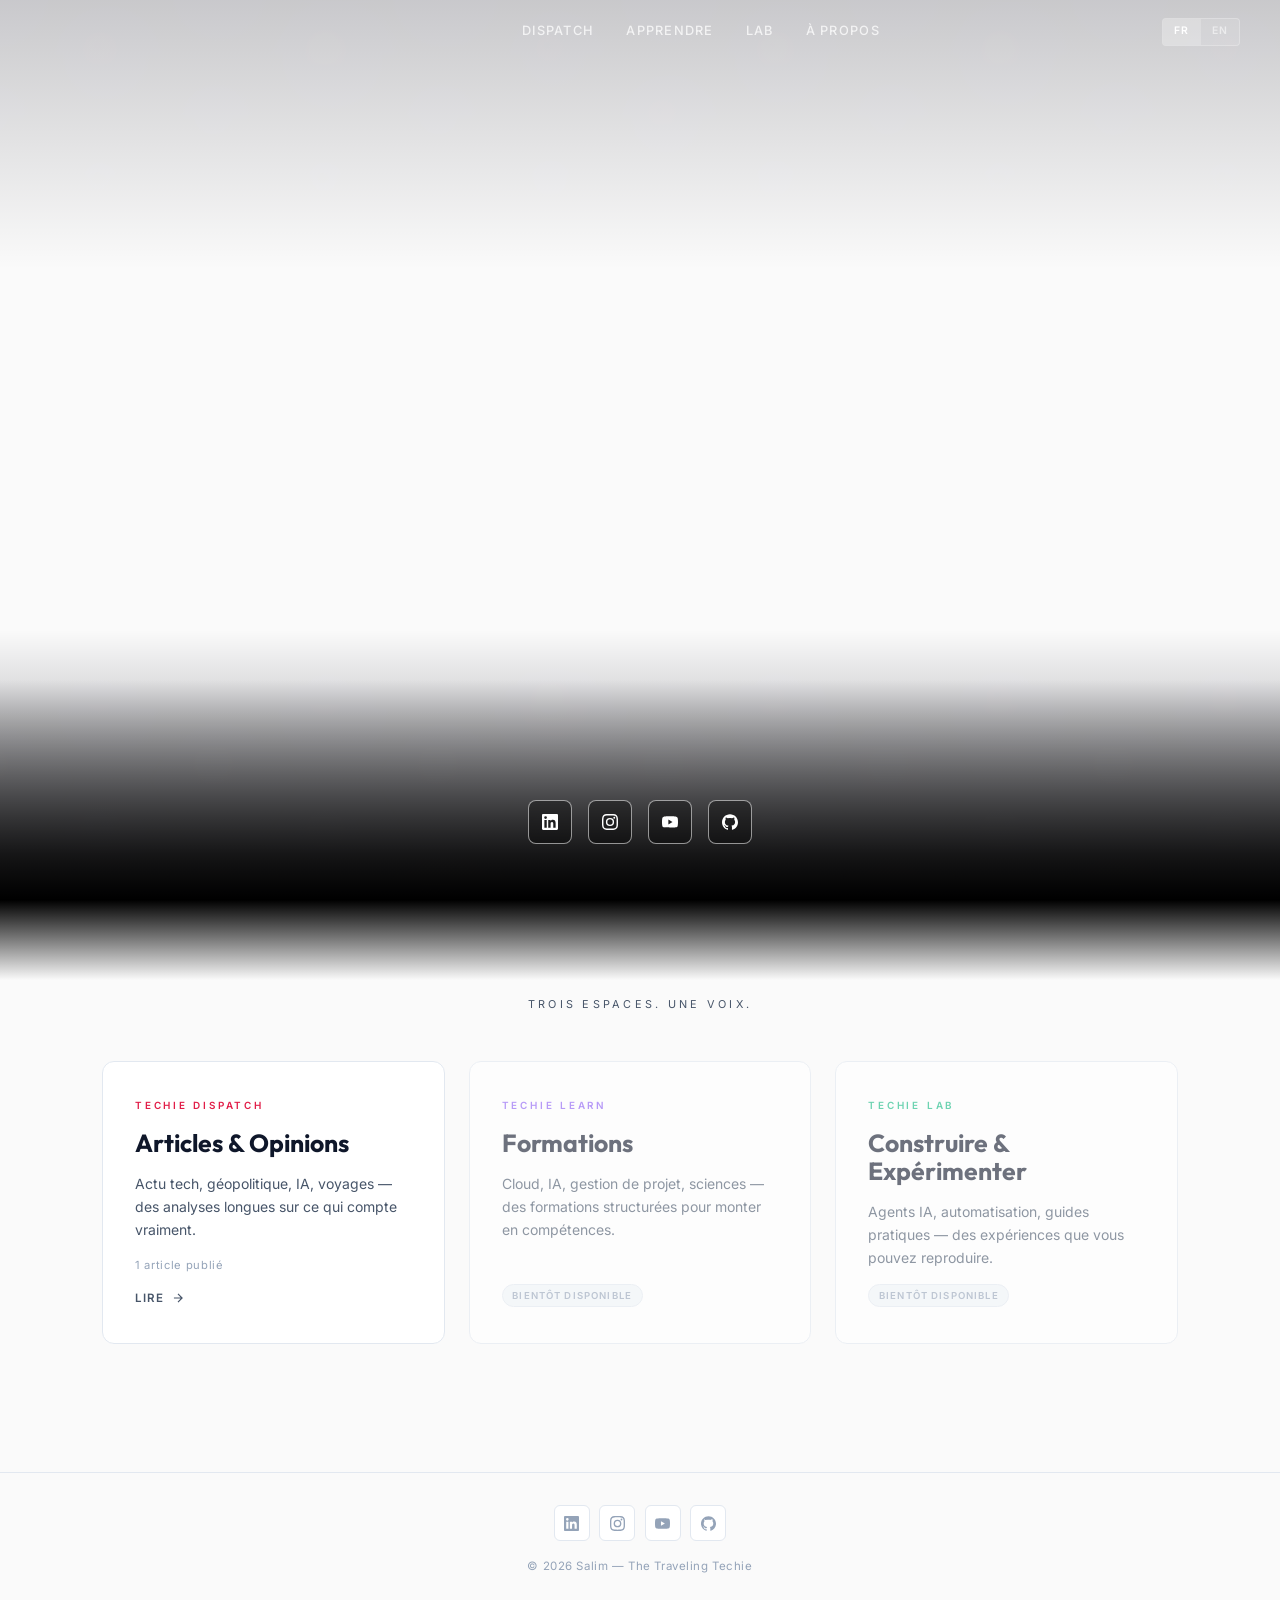
==== index.html @ 38158141 "fix(home): hero image always fully visible + remove scroll indicator - Change background-size from c" ====
<!DOCTYPE html>
<html lang="fr">
<head>
    <meta charset="UTF-8">
    <meta name="viewport" content="width=device-width, initial-scale=1.0">
    <title>The Traveling Techie — par Salim</title>
    <meta name="description" content="Tech, géopolitique, IA, voyages et le futur — dispatches, formations et expériences par Salim (SD).">
    <meta name="author" content="Salim">
    <meta property="og:title" content="The Traveling Techie">
    <meta property="og:description" content="Tech, géopolitique, IA, voyages et le futur — par Salim (SD).">
    <meta property="og:type" content="website">
    <meta property="og:url" content="https://thetravellingtechie.github.io/">
    <meta property="og:image" content="https://thetravellingtechie.github.io/dispatch/trump-anthropic-ai-future/images/trump-anthropic-ai-future-at-stake.jpg">
    <meta property="og:site_name" content="The Traveling Techie">
    <meta name="twitter:card" content="summary_large_image">
    <meta name="twitter:title" content="The Traveling Techie">
    <meta name="twitter:description" content="Tech, géopolitique, IA, voyages et le futur — par Salim (SD).">
    <meta name="twitter:image" content="https://thetravellingtechie.github.io/dispatch/trump-anthropic-ai-future/images/trump-anthropic-ai-future-at-stake.jpg">
    <meta name="twitter:creator" content="@sd_thetravellingtechie">
    <link rel="canonical" href="https://thetravellingtechie.github.io/">
    <meta name="robots" content="index, follow">
    <meta name="theme-color" content="#1e1b4b">
    <link rel="preconnect" href="https://fonts.googleapis.com">
    <link rel="preconnect" href="https://fonts.gstatic.com" crossorigin>
    <link href="https://fonts.googleapis.com/css2?family=Outfit:wght@400;500;600;700;800&family=Inter:wght@400;500;600;700&display=swap" rel="stylesheet">
    <style>
        :root {
            /* Latitude — Galaxy Palette */
            --bg:           #fafafa;
            --bg-card:      #ffffff;
            --bg-hover:     #f1f5f9;
            --text:         #0f172a;
            --text-secondary: #475569;
            --text-muted:   #94a3b8;
            --border:       #e2e8f0;
            --border-light: #f1f5f9;

            /* Galaxy gradient stops */
            --galaxy-deep:  #1e1b4b;
            --galaxy-mid:   #312e81;
            --galaxy-violet:#4f46e5;
            --galaxy-purple:#7c3aed;

            /* Primary accent */
            --accent:       #6366f1;
            --accent-soft:  rgba(99,102,241,0.1);

            /* Jewel accents per section */
            --dispatch:     #e11d48;   /* ruby     */
            --dispatch-soft:rgba(225,29,72,0.08);
            --learn:        #8b5cf6;   /* violet   */
            --learn-soft:   rgba(139,92,246,0.08);
            --lab:          #10b981;   /* emerald  */
            --lab-soft:     rgba(16,185,129,0.08);
        }

        * { margin: 0; padding: 0; box-sizing: border-box; }
        html { scroll-behavior: smooth; }

        body {
            font-family: 'Inter', sans-serif;
            background: var(--bg);
            color: var(--text);
            line-height: 1.6;
            overflow-x: hidden;
        }

        /* ── NAV ── */
        nav {
            position: fixed;
            top: 0; left: 0; right: 0;
            padding: 1.1rem 2.5rem;
            display: flex;
            justify-content: space-between;
            align-items: center;
            z-index: 100;
            transition: all 0.3s ease;
        }

        nav.scrolled {
            background: rgba(250,250,250,0.92);
            border-bottom: 1px solid var(--border);
            backdrop-filter: blur(16px);
            -webkit-backdrop-filter: blur(16px);
        }

        .nav-logo {
            font-family: 'Outfit', sans-serif;
            font-weight: 700;
            font-size: 0.85rem;
            letter-spacing: 0.15em;
            text-transform: uppercase;
            color: #ffffff;
            text-decoration: none;
            transition: color 0.3s;
        }

        nav.scrolled .nav-logo { color: var(--text); }

        /* Hide logo on homepage — image carries the brand */
        .nav-logo { opacity: 0; pointer-events: none; }

        .nav-center {
            display: flex;
            gap: 2rem;
            font-size: 0.8rem;
            letter-spacing: 0.1em;
            text-transform: uppercase;
        }

        .nav-center a {
            color: rgba(255,255,255,0.75);
            text-decoration: none;
            transition: color 0.2s;
            font-family: 'Inter', sans-serif;
            font-weight: 500;
        }

        .nav-center a:hover { color: #ffffff; }

        nav.scrolled .nav-center a { color: var(--text-secondary); }
        nav.scrolled .nav-center a:hover { color: var(--text); }

        /* Language toggle */
        .lang-toggle {
            display: flex;
            align-items: center;
            gap: 0;
            background: rgba(255,255,255,0.12);
            border: 1px solid rgba(255,255,255,0.25);
            border-radius: 4px;
            overflow: hidden;
            cursor: pointer;
            transition: all 0.2s;
        }

        nav.scrolled .lang-toggle {
            background: var(--bg-card);
            border-color: var(--border);
        }

        .lang-toggle span {
            padding: 0.3rem 0.7rem;
            font-size: 0.65rem;
            font-weight: 600;
            letter-spacing: 0.1em;
            text-transform: uppercase;
            color: rgba(255,255,255,0.55);
            transition: all 0.2s;
            font-family: 'Inter', sans-serif;
            user-select: none;
        }

        nav.scrolled .lang-toggle span { color: var(--text-muted); }

        .lang-toggle span.active {
            background: rgba(255,255,255,0.2);
            color: #ffffff;
        }

        nav.scrolled .lang-toggle span.active {
            background: var(--accent);
            color: #ffffff;
        }

        .lang-toggle:hover { opacity: 0.85; }

        /* ── HERO ── */
        .hero {
            min-height: 100vh;
            display: flex;
            flex-direction: column;
            justify-content: flex-end;
            align-items: center;
            text-align: center;
            padding: 0 2rem 3.5rem;
            position: relative;
            background-color: #04030f;
            background:
                linear-gradient(to bottom, rgba(4,3,15,0.20) 0%, transparent 30%, transparent 70%, rgba(4,3,15,0.55) 100%),
                url('images/photo-accueil.png') center center / contain no-repeat;
            color: #ffffff;
        }

        /* Stars overlay — animated via canvas */
        .hero::before {
            content: '';
            position: absolute;
            inset: 0;
            pointer-events: none;
        }

        /* Fade to black at bottom */
        .hero::after {
            content: '';
            position: absolute;
            bottom: 0; left: 0; right: 0;
            height: 220px;
            background: linear-gradient(to bottom, transparent, rgba(0,0,0,0.85) 80%, #000000);
            pointer-events: none;
        }

        .hero-content {
            position: relative;
            z-index: 1;
        }

        /* Dragon scale canvas — subtle shimmer over the hero photo */
        #dragonCanvas {
            position: absolute;
            inset: 0;
            width: 100%; height: 100%;
            pointer-events: none;
            z-index: 0;
            opacity: 0.28;
            mix-blend-mode: screen;
        }

        /* Thin decorative line */
        .hero-line {
            width: 40px;
            height: 1px;
            background: linear-gradient(90deg, rgba(147,197,253,0.85), transparent);
            margin: 0 0 2rem;
        }

        /* ── Entrance animations ── */
        @keyframes revealUp {
            from { opacity: 0; transform: translateY(22px); }
            to   { opacity: 1; transform: translateY(0); }
        }
        @keyframes revealFade {
            from { opacity: 0; }
            to   { opacity: 1; }
        }
        @keyframes cardReveal {
            from { opacity: 0; transform: translateY(18px); }
            to   { opacity: 1; transform: translateY(0); }
        }

        /* Staggered hero content reveals */
        .hero-line             { animation: revealFade 0.6s ease both 0.1s; }
        .hero-content h1       { animation: revealUp 1s cubic-bezier(0.16,1,0.3,1) both 0.25s; }
        .hero-sub              { animation: revealUp 0.9s cubic-bezier(0.16,1,0.3,1) both 0.45s; }
        .hero-author           { animation: revealFade 0.8s ease both 0.65s; }
        .hero-content .socials { animation: revealUp 0.8s cubic-bezier(0.16,1,0.3,1) both 0.8s; }

        h1 {
            font-family: 'Outfit', sans-serif;
            font-size: clamp(3rem, 8vw, 6rem);
            font-weight: 800;
            line-height: 1.0;
            letter-spacing: -0.02em;
            margin-bottom: 1.5rem;
            background: linear-gradient(135deg, #ffffff 40%, #7dd3fc 100%);
            -webkit-background-clip: text;
            -webkit-text-fill-color: transparent;
            background-clip: text;
            filter: drop-shadow(0 2px 24px rgba(30,80,200,0.45));
        }

        .hero-sub {
            font-family: 'Inter', sans-serif;
            font-size: clamp(1rem, 2.2vw, 1.2rem);
            color: rgba(210, 230, 255, 0.95);
            max-width: 480px;
            margin: 0 0 2rem;
            line-height: 1.65;
            font-weight: 400;
            text-shadow: 0 1px 12px rgba(5, 10, 40, 0.7);
        }

        .hero-author {
            font-size: 0.78rem;
            color: rgba(255,255,255,0.45);
            letter-spacing: 0.06em;
            margin-bottom: 2.5rem;
        }

        .hero-author strong { color: rgba(255,255,255,0.75); }

        /* Social icons in hero */
        .socials {
            display: flex;
            gap: 1rem;
            justify-content: center;
            flex-wrap: wrap;
        }

        .social-link {
            display: flex;
            align-items: center;
            justify-content: center;
            width: 44px; height: 44px;
            border: 1px solid rgba(255,255,255,0.55);
            border-radius: 8px;
            color: #ffffff;
            text-decoration: none;
            transition: all 0.2s;
            background: rgba(0,0,0,0.35);
            backdrop-filter: blur(6px);
        }

        .social-link:hover {
            border-color: #ffffff;
            background: rgba(255,255,255,0.18);
            transform: translateY(-3px);
            box-shadow: 0 4px 20px rgba(0,0,0,0.4);
        }

        .social-link svg {
            width: 16px; height: 16px;
            fill: currentColor;
        }

        /* ── SECTIONS ── */
        .sections-wrap {
            background: linear-gradient(to bottom, #000000 0, var(--bg) 5rem);
        }
        .sections {
            padding: 6rem 2rem 8rem;
            max-width: 1140px;
            margin: 0 auto;
        }

        .sections-label {
            font-size: 0.68rem;
            letter-spacing: 0.3em;
            text-transform: uppercase;
            color: var(--text-secondary);
            text-align: center;
            margin-bottom: 3rem;
            font-family: 'Inter', sans-serif;
        }

        .cards {
            display: grid;
            grid-template-columns: repeat(3, 1fr);
            gap: 1.5rem;
        }

        .card {
            background: var(--bg-card);
            border: 1px solid var(--border);
            border-radius: 12px;
            padding: 2.25rem 2rem;
            text-decoration: none;
            color: var(--text);
            display: flex;
            flex-direction: column;
            gap: 0.9rem;
            transition: all 0.25s ease;
            position: relative;
            overflow: hidden;
        }

        .card::before {
            content: '';
            position: absolute;
            top: 0; left: 0; right: 0;
            height: 3px;
            border-radius: 12px 12px 0 0;
            opacity: 0;
            transition: opacity 0.3s;
        }

        .card:hover {
            transform: translateY(-4px);
            box-shadow: 0 16px 40px rgba(15,23,42,0.1);
            border-color: transparent;
        }

        .card:hover::before { opacity: 1; }

        /* Per-section accent colors */
        .card-dispatch .card-tag { color: var(--dispatch); }
        .card-dispatch::before  { background: var(--dispatch); }
        .card-dispatch:hover    { box-shadow: 0 16px 40px rgba(225,29,72,0.12); }

        .card-learn .card-tag   { color: var(--learn); }
        .card-learn::before     { background: linear-gradient(90deg, var(--learn), #f0c040); }
        .card-learn:hover       { box-shadow: 0 16px 40px rgba(139,92,246,0.12); }

        .card-lab .card-tag     { color: var(--lab); }
        .card-lab::before       { background: var(--lab); }
        .card-lab:hover         { box-shadow: 0 16px 40px rgba(16,185,129,0.12); }

        .card-tag {
            font-size: 0.62rem;
            letter-spacing: 0.28em;
            text-transform: uppercase;
            font-weight: 600;
            font-family: 'Inter', sans-serif;
        }

        .card-title {
            font-family: 'Outfit', sans-serif;
            font-size: 1.55rem;
            font-weight: 700;
            line-height: 1.15;
            color: var(--text);
        }

        .card-desc {
            font-size: 0.875rem;
            color: var(--text-secondary);
            line-height: 1.65;
            flex: 1;
        }

        .card-meta {
            font-size: 0.7rem;
            color: var(--text-muted);
            letter-spacing: 0.06em;
        }

        .card-cta {
            display: inline-flex;
            align-items: center;
            gap: 0.4rem;
            font-size: 0.72rem;
            font-weight: 600;
            letter-spacing: 0.1em;
            text-transform: uppercase;
            color: var(--text-secondary);
            transition: all 0.2s;
            font-family: 'Inter', sans-serif;
        }

        .card-dispatch:hover .card-cta { color: var(--dispatch); }
        .card-learn:hover .card-cta    { color: var(--learn); }
        .card-lab:hover .card-cta      { color: var(--lab); }

        .card-cta svg {
            width: 14px; height: 14px;
            stroke: currentColor; fill: none; stroke-width: 2;
            transition: transform 0.2s;
        }

        .card:hover .card-cta svg { transform: translateX(4px); }

        .card.coming-soon {
            opacity: 0.6;
            cursor: default;
            pointer-events: none;
        }

        .badge {
            display: inline-block;
            font-size: 0.6rem;
            font-weight: 600;
            letter-spacing: 0.12em;
            text-transform: uppercase;
            padding: 0.2rem 0.6rem;
            border-radius: 20px;
            background: var(--bg-hover);
            color: var(--text-muted);
            border: 1px solid var(--border);
            width: fit-content;
        }

        /* ── FOOTER ── */
        footer {
            border-top: 1px solid var(--border);
            padding: 2rem 2rem;
            text-align: center;
            display: flex;
            flex-direction: column;
            align-items: center;
            gap: 1rem;
        }

        .footer-icons {
            display: flex;
            gap: 0.6rem;
            justify-content: center;
        }

        .footer-icon {
            display: flex;
            align-items: center;
            justify-content: center;
            width: 36px; height: 36px;
            border: 1px solid var(--border);
            border-radius: 6px;
            color: var(--text-muted);
            text-decoration: none;
            transition: all 0.2s;
            background: var(--bg-card);
        }

        .footer-icon:hover {
            border-color: var(--accent);
            color: var(--accent);
            transform: translateY(-2px);
        }

        .footer-icon svg {
            width: 15px; height: 15px;
            fill: currentColor;
        }

        .footer-copy {
            font-size: 0.72rem;
            color: var(--text-muted);
            letter-spacing: 0.05em;
        }

        .footer-copy a {
            color: var(--text-muted);
            text-decoration: none;
            transition: color 0.2s;
        }

        .footer-copy a:hover { color: var(--accent); }

        /* ── RESPONSIVE ── */
        @media (max-width: 768px) {
            .cards { grid-template-columns: 1fr; gap: 1rem; }
            .nav-center { display: none; }
            nav { padding: 1rem 1.25rem; }
            .hero { padding-bottom: 2.5rem; }
        }
    </style>
</head>
<body>

    <nav id="navbar">
        <a href="/" class="nav-logo">The Traveling Techie</a>
        <div class="nav-center">
            <a href="/dispatch/" data-fr="Dispatch" data-en="Dispatch">Dispatch</a>
            <a href="/learn/"    data-fr="Apprendre" data-en="Learn">Apprendre</a>
            <a href="/lab/"      data-fr="Lab" data-en="Lab">Lab</a>
            <a href="/about/"    data-fr="À propos" data-en="About">À propos</a>
        </div>
        <div class="lang-toggle" id="langToggle" role="button" aria-label="Toggle language" tabindex="0">
            <span id="langFR" class="active">FR</span>
            <span id="langEN">EN</span>
        </div>
    </nav>

    <section class="hero">
        <canvas id="dragonCanvas" aria-hidden="true"></canvas>
        <div class="hero-content">
            <div class="socials">
                <a href="https://www.linkedin.com/in/salim-damien-le-bihan-cloud-enabler/" target="_blank" rel="noopener noreferrer" class="social-link" aria-label="LinkedIn">
                    <svg viewBox="0 0 24 24"><path d="M20.447 20.452h-3.554v-5.569c0-1.328-.027-3.037-1.852-3.037-1.853 0-2.136 1.445-2.136 2.939v5.667H9.351V9h3.414v1.561h.046c.477-.9 1.637-1.85 3.37-1.85 3.601 0 4.267 2.37 4.267 5.455v6.286zM5.337 7.433a2.062 2.062 0 01-2.063-2.065 2.064 2.064 0 112.063 2.065zm1.782 13.019H3.555V9h3.564v11.452zM22.225 0H1.771C.792 0 0 .774 0 1.729v20.542C0 23.227.792 24 1.771 24h20.451C23.2 24 24 23.227 24 22.271V1.729C24 .774 23.2 0 22.222 0h.003z"/></svg>
                </a>
                <a href="https://www.instagram.com/sd_thetravellingtechie/" target="_blank" rel="noopener noreferrer" class="social-link" aria-label="Instagram">
                    <svg viewBox="0 0 24 24"><path d="M12 2.163c3.204 0 3.584.012 4.85.07 3.252.148 4.771 1.691 4.919 4.919.058 1.265.069 1.645.069 4.849 0 3.205-.012 3.584-.069 4.849-.149 3.225-1.664 4.771-4.919 4.919-1.266.058-1.644.07-4.85.07-3.204 0-3.584-.012-4.849-.07-3.26-.149-4.771-1.699-4.919-4.92-.058-1.265-.07-1.644-.07-4.849 0-3.204.013-3.583.07-4.849.149-3.227 1.664-4.771 4.919-4.919 1.266-.057 1.645-.069 4.849-.069zM12 0C8.741 0 8.333.014 7.053.072 2.695.272.273 2.69.073 7.052.014 8.333 0 8.741 0 12c0 3.259.014 3.668.072 4.948.2 4.358 2.618 6.78 6.98 6.98C8.333 23.986 8.741 24 12 24c3.259 0 3.668-.014 4.948-.072 4.354-.2 6.782-2.618 6.979-6.98.059-1.28.073-1.689.073-4.948 0-3.259-.014-3.667-.072-4.947-.196-4.354-2.617-6.78-6.979-6.98C15.668.014 15.259 0 12 0zm0 5.838a6.162 6.162 0 100 12.324 6.162 6.162 0 000-12.324zM12 16a4 4 0 110-8 4 4 0 010 8zm6.406-11.845a1.44 1.44 0 100 2.881 1.44 1.44 0 000-2.881z"/></svg>
                </a>
                <a href="https://www.youtube.com/@lvlupwithsd" target="_blank" rel="noopener noreferrer" class="social-link" aria-label="YouTube">
                    <svg viewBox="0 0 24 24"><path d="M23.498 6.186a3.016 3.016 0 00-2.122-2.136C19.505 3.545 12 3.545 12 3.545s-7.505 0-9.377.505A3.017 3.017 0 00.502 6.186C0 8.07 0 12 0 12s0 3.93.502 5.814a3.016 3.016 0 002.122 2.136c1.871.505 9.376.505 9.376.505s7.505 0 9.377-.505a3.015 3.015 0 002.122-2.136C24 15.93 24 12 24 12s0-3.93-.502-5.814zM9.545 15.568V8.432L15.818 12l-6.273 3.568z"/></svg>
                </a>
                <a href="https://github.com/thetravellingtechie" target="_blank" rel="noopener noreferrer" class="social-link" aria-label="GitHub">
                    <svg viewBox="0 0 24 24"><path d="M12 .297c-6.63 0-12 5.373-12 12 0 5.303 3.438 9.8 8.205 11.385.6.113.82-.258.82-.577 0-.285-.01-1.04-.015-2.04-3.338.724-4.042-1.61-4.042-1.61C4.422 18.07 3.633 17.7 3.633 17.7c-1.087-.744.084-.729.084-.729 1.205.084 1.838 1.236 1.838 1.236 1.07 1.835 2.809 1.305 3.495.998.108-.776.417-1.305.76-1.605-2.665-.3-5.466-1.332-5.466-5.93 0-1.31.465-2.38 1.235-3.22-.135-.303-.54-1.523.105-3.176 0 0 1.005-.322 3.3 1.23.96-.267 1.98-.399 3-.405 1.02.006 2.04.138 3 .405 2.28-1.552 3.285-1.23 3.285-1.23.645 1.653.24 2.873.12 3.176.765.84 1.23 1.91 1.23 3.22 0 4.61-2.805 5.625-5.475 5.92.42.36.81 1.096.81 2.22 0 1.606-.015 2.896-.015 3.286 0 .315.21.69.825.57C20.565 22.092 24 17.592 24 12.297c0-6.627-5.373-12-12-12"/></svg>
                </a>
            </div>
        </div>
    </section>

    <div class="sections-wrap">
    <section class="sections">
        <p class="sections-label" data-fr="Trois espaces. Une voix." data-en="Three spaces. One voice.">Trois espaces. Une voix.</p>
        <div class="cards">

            <a href="/dispatch/" class="card card-dispatch">
                <span class="card-tag">Techie Dispatch</span>
                <h2 class="card-title" data-fr="Articles &amp; Opinions" data-en="Articles &amp; Opinions">Articles &amp; Opinions</h2>
                <p class="card-desc" data-fr="Actu tech, géopolitique, IA, voyages — des analyses longues sur ce qui compte vraiment." data-en="Tech news, geopolitics, AI, travels — long-form takes on what matters.">
                    Actu tech, géopolitique, IA, voyages — des analyses longues sur ce qui compte vraiment.
                </p>
                <p class="card-meta" data-fr="1 article publié" data-en="1 article published">1 article publié</p>
                <span class="card-cta">
                    <span data-fr="Lire" data-en="Read">Lire</span>
                    <svg viewBox="0 0 24 24"><path d="M5 12h14M12 5l7 7-7 7"/></svg>
                </span>
            </a>

            <div class="card card-learn coming-soon">
                <span class="card-tag">Techie Learn</span>
                <h2 class="card-title" data-fr="Formations" data-en="Courses">Formations</h2>
                <p class="card-desc" data-fr="Cloud, IA, gestion de projet, sciences — des formations structurées pour monter en compétences." data-en="Cloud, AI, project management, sciences — structured courses to level up your skills.">
                    Cloud, IA, gestion de projet, sciences — des formations structurées pour monter en compétences.
                </p>
                <span class="badge" data-fr="Bientôt disponible" data-en="Coming soon">Bientôt disponible</span>
            </div>

            <div class="card card-lab coming-soon">
                <span class="card-tag">Techie Lab</span>
                <h2 class="card-title" data-fr="Construire &amp; Expérimenter" data-en="Build &amp; Experiment">Construire &amp; Expérimenter</h2>
                <p class="card-desc" data-fr="Agents IA, automatisation, guides pratiques — des expériences que vous pouvez reproduire." data-en="AI agents, automation, how-to guides — practical experiments you can replicate.">
                    Agents IA, automatisation, guides pratiques — des expériences que vous pouvez reproduire.
                </p>
                <span class="badge" data-fr="Bientôt disponible" data-en="Coming soon">Bientôt disponible</span>
            </div>

        </div>
    </section>
    </div>

    <footer>
        <div class="footer-icons">
            <a href="https://www.linkedin.com/in/salim-damien-le-bihan-cloud-enabler/" target="_blank" rel="noopener noreferrer" class="footer-icon" aria-label="LinkedIn">
                <svg viewBox="0 0 24 24"><path d="M20.447 20.452h-3.554v-5.569c0-1.328-.027-3.037-1.852-3.037-1.853 0-2.136 1.445-2.136 2.939v5.667H9.351V9h3.414v1.561h.046c.477-.9 1.637-1.85 3.37-1.85 3.601 0 4.267 2.37 4.267 5.455v6.286zM5.337 7.433a2.062 2.062 0 01-2.063-2.065 2.064 2.064 0 112.063 2.065zm1.782 13.019H3.555V9h3.564v11.452zM22.225 0H1.771C.792 0 0 .774 0 1.729v20.542C0 23.227.792 24 1.771 24h20.451C23.2 24 24 23.227 24 22.271V1.729C24 .774 23.2 0 22.222 0h.003z"/></svg>
            </a>
            <a href="https://www.instagram.com/sd_thetravellingtechie/" target="_blank" rel="noopener noreferrer" class="footer-icon" aria-label="Instagram">
                <svg viewBox="0 0 24 24"><path d="M12 2.163c3.204 0 3.584.012 4.85.07 3.252.148 4.771 1.691 4.919 4.919.058 1.265.069 1.645.069 4.849 0 3.205-.012 3.584-.069 4.849-.149 3.225-1.664 4.771-4.919 4.919-1.266.058-1.644.07-4.85.07-3.204 0-3.584-.012-4.849-.07-3.26-.149-4.771-1.699-4.919-4.92-.058-1.265-.07-1.644-.07-4.849 0-3.204.013-3.583.07-4.849.149-3.227 1.664-4.771 4.919-4.919 1.266-.057 1.645-.069 4.849-.069zM12 0C8.741 0 8.333.014 7.053.072 2.695.272.273 2.69.073 7.052.014 8.333 0 8.741 0 12c0 3.259.014 3.668.072 4.948.2 4.358 2.618 6.78 6.98 6.98C8.333 23.986 8.741 24 12 24c3.259 0 3.668-.014 4.948-.072 4.354-.2 6.782-2.618 6.979-6.98.059-1.28.073-1.689.073-4.948 0-3.259-.014-3.667-.072-4.947-.196-4.354-2.617-6.78-6.979-6.98C15.668.014 15.259 0 12 0zm0 5.838a6.162 6.162 0 100 12.324 6.162 6.162 0 000-12.324zM12 16a4 4 0 110-8 4 4 0 010 8zm6.406-11.845a1.44 1.44 0 100 2.881 1.44 1.44 0 000-2.881z"/></svg>
            </a>
            <a href="https://www.youtube.com/@lvlupwithsd" target="_blank" rel="noopener noreferrer" class="footer-icon" aria-label="YouTube">
                <svg viewBox="0 0 24 24"><path d="M23.498 6.186a3.016 3.016 0 00-2.122-2.136C19.505 3.545 12 3.545 12 3.545s-7.505 0-9.377.505A3.017 3.017 0 00.502 6.186C0 8.07 0 12 0 12s0 3.93.502 5.814a3.016 3.016 0 002.122 2.136c1.871.505 9.376.505 9.376.505s7.505 0 9.377-.505a3.015 3.015 0 002.122-2.136C24 15.93 24 12 24 12s0-3.93-.502-5.814zM9.545 15.568V8.432L15.818 12l-6.273 3.568z"/></svg>
            </a>
            <a href="https://github.com/thetravellingtechie" target="_blank" rel="noopener noreferrer" class="footer-icon" aria-label="GitHub">
                <svg viewBox="0 0 24 24"><path d="M12 .297c-6.63 0-12 5.373-12 12 0 5.303 3.438 9.8 8.205 11.385.6.113.82-.258.82-.577 0-.285-.01-1.04-.015-2.04-3.338.724-4.042-1.61-4.042-1.61C4.422 18.07 3.633 17.7 3.633 17.7c-1.087-.744.084-.729.084-.729 1.205.084 1.838 1.236 1.838 1.236 1.07 1.835 2.809 1.305 3.495.998.108-.776.417-1.305.76-1.605-2.665-.3-5.466-1.332-5.466-5.93 0-1.31.465-2.38 1.235-3.22-.135-.303-.54-1.523.105-3.176 0 0 1.005-.322 3.3 1.23.96-.267 1.98-.399 3-.405 1.02.006 2.04.138 3 .405 2.28-1.552 3.285-1.23 3.285-1.23.645 1.653.24 2.873.12 3.176.765.84 1.23 1.91 1.23 3.22 0 4.61-2.805 5.625-5.475 5.92.42.36.81 1.096.81 2.22 0 1.606-.015 2.896-.015 3.286 0 .315.21.69.825.57C20.565 22.092 24 17.592 24 12.297c0-6.627-5.373-12-12-12"/></svg>
            </a>
        </div>
        <p class="footer-copy">&copy; 2026 Salim &mdash; <a href="/">The Traveling Techie</a></p>
    </footer>

    <script>
        // ── Dragon Scale Canvas ──
        (function () {
            const canvas = document.getElementById('dragonCanvas');
            const ctx    = canvas.getContext('2d');
            const hero   = document.querySelector('.hero');

            let W = 0, H = 0, hexes = [], waves = [];
            let mouseX = -9999, mouseY = -9999;
            let t = 0, wakeUp = 0;

            // Flat-top hexagon grid
            const R   = 75;                        // circumradius (px)
            const S3  = Math.sqrt(3);
            const CX  = R * 1.5;                   // column x-spacing
            const CY  = R * S3;                    // row y-spacing
            const GAP = 2;                         // groove between scales

            // Draws a flat-top hexagon path centered at (cx, cy)
            function hexPath(cx, cy, r) {
                ctx.beginPath();
                for (let i = 0; i < 6; i++) {
                    const a  = (Math.PI / 3) * i;
                    const px = cx + r * Math.cos(a);
                    const py = cy + r * Math.sin(a);
                    i === 0 ? ctx.moveTo(px, py) : ctx.lineTo(px, py);
                }
                ctx.closePath();
            }

            function resize() {
                W = canvas.width  = hero.offsetWidth;
                H = canvas.height = hero.offsetHeight;
                buildGrid();
            }

            function buildGrid() {
                hexes = [];
                const cols = Math.ceil(W / CX) + 3;
                const rows = Math.ceil(H / CY) + 3;
                for (let col = -1; col < cols; col++) {
                    for (let row = -1; row < rows; row++) {
                        hexes.push({
                            cx:   col * CX,
                            cy:   row * CY + (col % 2 === 0 ? 0 : CY / 2),
                            glow: 0
                        });
                    }
                }
            }

            function drawHex(h) {
                const { cx, cy, glow } = h;

                // Dual-frequency ambient wave — the scales "breathe"
                const w1 = (Math.sin(cx * 0.018 + cy * 0.013 + t * 0.65) + 1) * 0.5;
                const w2 = (Math.sin(cx * 0.027 - cy * 0.019 + t * 0.42) + 1) * 0.5;
                const ambient = w1 * w2 * 0.16;

                const G = Math.min(1, glow + ambient);
                const r = R - GAP;

                // ── Dome fill: radial gradient with specular highlight ──
                // Light source: upper-left of scale
                const sx = cx - r * 0.22, sy = cy - r * 0.28;
                const grad = ctx.createRadialGradient(sx, sy, 0, cx, cy, r);

                // Colour channels: deep indigo → electric violet-indigo on activation
                const cr = Math.floor(14  + G * 118);   // dark indigo → violet
                const cg = Math.floor(10  + G * 95);    // less green = more purple feel
                const cb = Math.floor(55  + G * 195);   // strong blue throughout

                // Specular peak (lavender-white)
                grad.addColorStop(0,    `rgba(${Math.min(255, cr + 88)}, ${Math.min(255, cg + 68)}, 255, ${0.18 + G * 0.72})`);
                // Mid dome (indigo)
                grad.addColorStop(0.28, `rgba(${cr}, ${cg}, ${cb}, ${0.70 + G * 0.22})`);
                // Base plate (dark violet)
                grad.addColorStop(0.75, `rgba(${Math.floor(cr * 0.30)}, ${Math.floor(cg * 0.22)}, ${Math.floor(cb * 0.38)}, 0.88)`);
                // Edge groove (near-black indigo)
                grad.addColorStop(1,    `rgba(4, 3, 18, 0.97)`);

                hexPath(cx, cy, r);
                ctx.fillStyle = grad;
                ctx.fill();

                // ── Inter-scale groove ──
                hexPath(cx, cy, r);
                ctx.strokeStyle = `rgba(1, 4, 15, ${0.90 - G * 0.30})`;
                ctx.lineWidth = 1.5;
                ctx.stroke();

                // ── Rim highlight: top 3 edges catch the light ──
                if (G > 0.04) {
                    ctx.beginPath();
                    for (let i = 3; i <= 6; i++) {
                        const a  = (Math.PI / 3) * (i % 6);
                        const px = cx + r * Math.cos(a);
                        const py = cy + r * Math.sin(a);
                        i === 3 ? ctx.moveTo(px, py) : ctx.lineTo(px, py);
                    }
                    ctx.strokeStyle = `rgba(185, 175, 255, ${G * 0.45})`;
                    ctx.lineWidth = 0.9;
                    ctx.stroke();
                }

                // ── Glow corona: outer ring on strong hover / ripple ──
                if (G > 0.30) {
                    hexPath(cx, cy, r + 3.5);
                    ctx.strokeStyle = `rgba(130, 100, 255, ${(G - 0.30) * 0.55})`;
                    ctx.lineWidth = 3.5;
                    ctx.stroke();
                }
            }

            function frame() {
                t      += 0.016;
                wakeUp  = Math.min(1, wakeUp + 0.009); // ~1.8s fade-in
                ctx.clearRect(0, 0, W, H);
                ctx.globalAlpha = wakeUp;

                hexes.forEach(h => {
                    // Mouse proximity glow
                    const md  = Math.hypot(h.cx - mouseX, h.cy - mouseY);
                    const pr  = Math.max(0, 1 - md / 210);
                    const spr = pr * pr * (3 - 2 * pr);   // smoothstep

                    // Click-ripple waves
                    let ripple = 0;
                    waves.forEach(w => {
                        const wd  = Math.hypot(h.cx - w.ox, h.cy - w.oy);
                        const rel = Math.abs(wd - w.radius) / 62;
                        ripple = Math.max(ripple, Math.max(0, 1 - rel) * w.str);
                    });

                    const target = Math.min(1, spr * 0.93 + ripple * 0.72);
                    h.glow += (target - h.glow) * 0.13;

                    drawHex(h);
                });

                ctx.globalAlpha = 1;

                // Advance & prune waves
                waves = waves.filter(w => w.str > 0.012);
                waves.forEach(w => { w.radius += 11; w.str *= 0.958; });

                requestAnimationFrame(frame);
            }

            // ── Events ──
            hero.addEventListener('mousemove', e => {
                const rc = hero.getBoundingClientRect();
                mouseX = e.clientX - rc.left;
                mouseY = e.clientY - rc.top;
            });
            hero.addEventListener('mouseleave', () => { mouseX = -9999; mouseY = -9999; });

            // Click → ripple wave from that point
            hero.addEventListener('click', e => {
                const rc = hero.getBoundingClientRect();
                waves.push({ ox: e.clientX - rc.left, oy: e.clientY - rc.top, radius: 0, str: 1 });
            });

            // Startup pulse from center — dragon wakes up
            setTimeout(() => {
                if (W > 0) waves.push({ ox: W / 2, oy: H / 2, radius: 0, str: 0.88 });
            }, 380);

            new ResizeObserver(resize).observe(hero);
            resize();
            requestAnimationFrame(frame);
        })();

        // ── Scroll-reveal for sections ──
        (function () {
            const allCards = [...document.querySelectorAll('.card')];

            const cardObs = new IntersectionObserver((entries, obs) => {
                entries.forEach(entry => {
                    if (!entry.isIntersecting) return;
                    const card  = entry.target;
                    const idx   = allCards.indexOf(card);
                    const delay = (idx * 0.12).toFixed(2);
                    card.style.animation = `cardReveal 0.65s cubic-bezier(0.16,1,0.3,1) ${delay}s both`;
                    card.addEventListener('animationend', () => {
                        card.style.animation = '';
                        if (!card.classList.contains('coming-soon')) card.style.opacity = '1';
                    }, { once: true });
                    obs.unobserve(card);
                });
            }, { threshold: 0.08 });

            const labelObs = new IntersectionObserver((entries, obs) => {
                entries.forEach(entry => {
                    if (!entry.isIntersecting) return;
                    entry.target.style.animation = 'revealUp 0.6s cubic-bezier(0.16,1,0.3,1) both';
                    obs.unobserve(entry.target);
                });
            }, { threshold: 0.1 });

            allCards.forEach(c => cardObs.observe(c));
            const lbl = document.querySelector('.sections-label');
            if (lbl) labelObs.observe(lbl);
        })();

        // ── Nav scroll behaviour ──
        const nav = document.getElementById('navbar');
        window.addEventListener('scroll', () => {
            nav.classList.toggle('scrolled', window.scrollY > 60);
        });

        // ── Language toggle ──
        const LANG_KEY = 'ttt-lang';
        let currentLang = localStorage.getItem(LANG_KEY) || 'fr';

        const langFR = document.getElementById('langFR');
        const langEN = document.getElementById('langEN');
        const toggle = document.getElementById('langToggle');

        function applyLang(lang) {
            currentLang = lang;
            localStorage.setItem(LANG_KEY, lang);

            // Toggle active pill
            langFR.classList.toggle('active', lang === 'fr');
            langEN.classList.toggle('active', lang === 'en');

            // Swap all translatable elements
            document.querySelectorAll('[data-fr][data-en]').forEach(el => {
                const val = lang === 'fr' ? el.dataset.fr : el.dataset.en;
                if (el.tagName === 'INPUT' || el.tagName === 'TEXTAREA') {
                    el.placeholder = val;
                } else {
                    el.innerHTML = val;
                }
            });

            // Update html lang attribute
            document.documentElement.lang = lang;
        }

        toggle.addEventListener('click', () => {
            applyLang(currentLang === 'fr' ? 'en' : 'fr');
        });

        toggle.addEventListener('keydown', (e) => {
            if (e.key === 'Enter' || e.key === ' ') {
                e.preventDefault();
                applyLang(currentLang === 'fr' ? 'en' : 'fr');
            }
        });

        // Apply saved language on load
        applyLang(currentLang);
    </script>

</body>
</html>
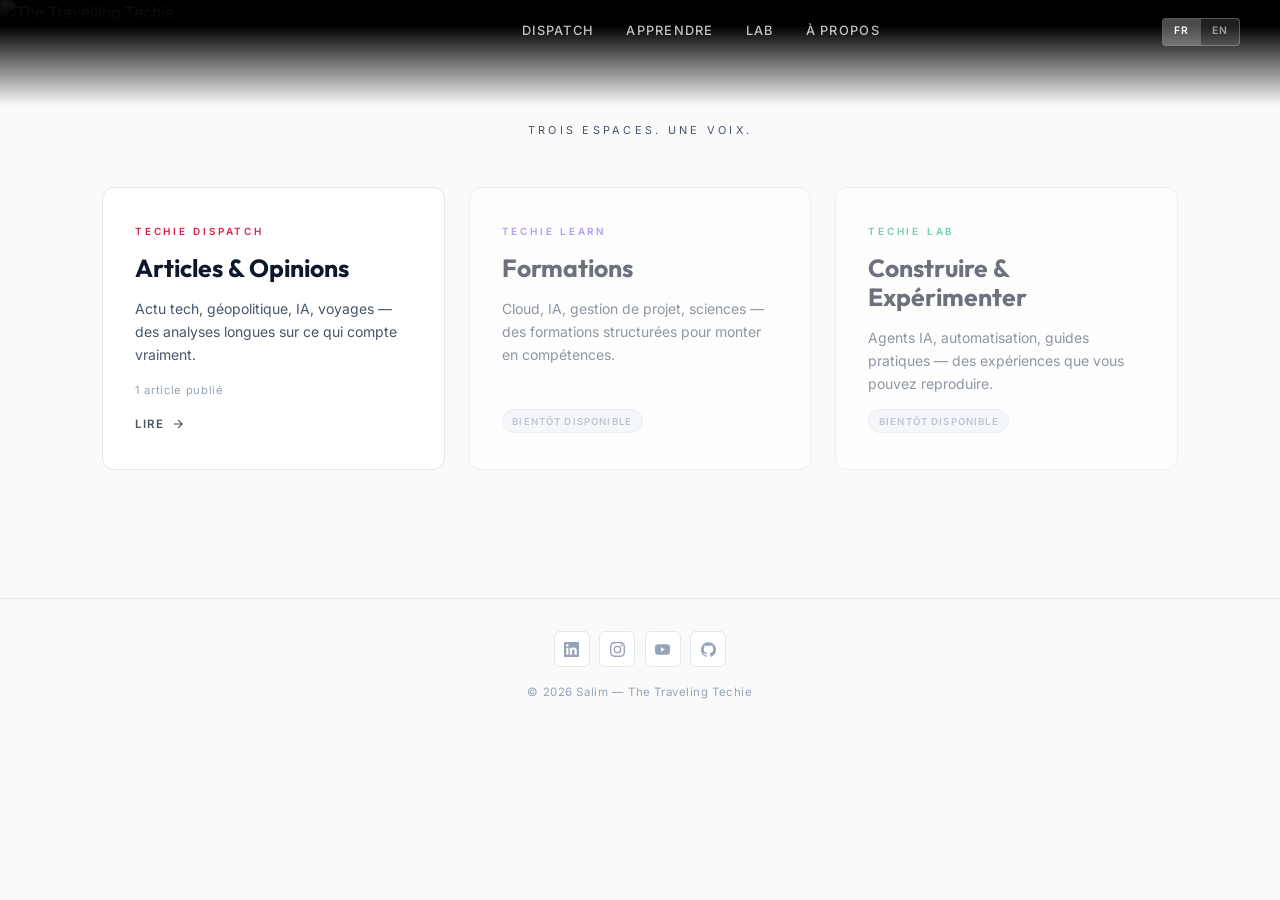
==== commit a604c63e: "fix(hero): image height adapts naturally + align EN/FR article content hero (index.html): - Replace " ====
--- a/index.html
+++ b/index.html
@@ -167,27 +167,27 @@
 
         /* ── HERO ── */
         .hero {
-            min-height: 100vh;
-            display: flex;
-            flex-direction: column;
-            justify-content: flex-end;
-            align-items: center;
-            text-align: center;
-            padding: 0 2rem 3.5rem;
             position: relative;
             background-color: #04030f;
-            background:
-                linear-gradient(to bottom, rgba(4,3,15,0.20) 0%, transparent 30%, transparent 70%, rgba(4,3,15,0.55) 100%),
-                url('images/photo-accueil.png') center center / contain no-repeat;
             color: #ffffff;
-        }
-
-        /* Stars overlay — animated via canvas */
+            overflow: hidden;
+        }
+
+        /* Image hero en flux normal — la section suit sa hauteur */
+        .hero-bg-img {
+            display: block;
+            width: 100%;
+            height: auto;
+        }
+
+        /* Gradient overlay sur l'image */
         .hero::before {
             content: '';
             position: absolute;
             inset: 0;
+            background: linear-gradient(to bottom, rgba(4,3,15,0.20) 0%, transparent 30%, transparent 70%, rgba(4,3,15,0.55) 100%);
             pointer-events: none;
+            z-index: 1;
         }
 
         /* Fade to black at bottom */
@@ -198,11 +198,16 @@
             height: 220px;
             background: linear-gradient(to bottom, transparent, rgba(0,0,0,0.85) 80%, #000000);
             pointer-events: none;
+            z-index: 3;
         }
 
         .hero-content {
-            position: relative;
-            z-index: 1;
+            position: absolute;
+            bottom: 3.5rem;
+            left: 0; right: 0;
+            text-align: center;
+            padding: 0 2rem;
+            z-index: 4;
         }
 
         /* Dragon scale canvas — subtle shimmer over the hero photo */
@@ -211,7 +216,7 @@
             inset: 0;
             width: 100%; height: 100%;
             pointer-events: none;
-            z-index: 0;
+            z-index: 2;
             opacity: 0.28;
             mix-blend-mode: screen;
         }
@@ -519,7 +524,7 @@
             .cards { grid-template-columns: 1fr; gap: 1rem; }
             .nav-center { display: none; }
             nav { padding: 1rem 1.25rem; }
-            .hero { padding-bottom: 2.5rem; }
+            .hero-content { bottom: 1.5rem; }
         }
     </style>
 </head>
@@ -540,6 +545,7 @@
     </nav>
 
     <section class="hero">
+        <img src="images/photo-accueil.png" class="hero-bg-img" alt="The Travelling Techie" loading="eager">
         <canvas id="dragonCanvas" aria-hidden="true"></canvas>
         <div class="hero-content">
             <div class="socials">
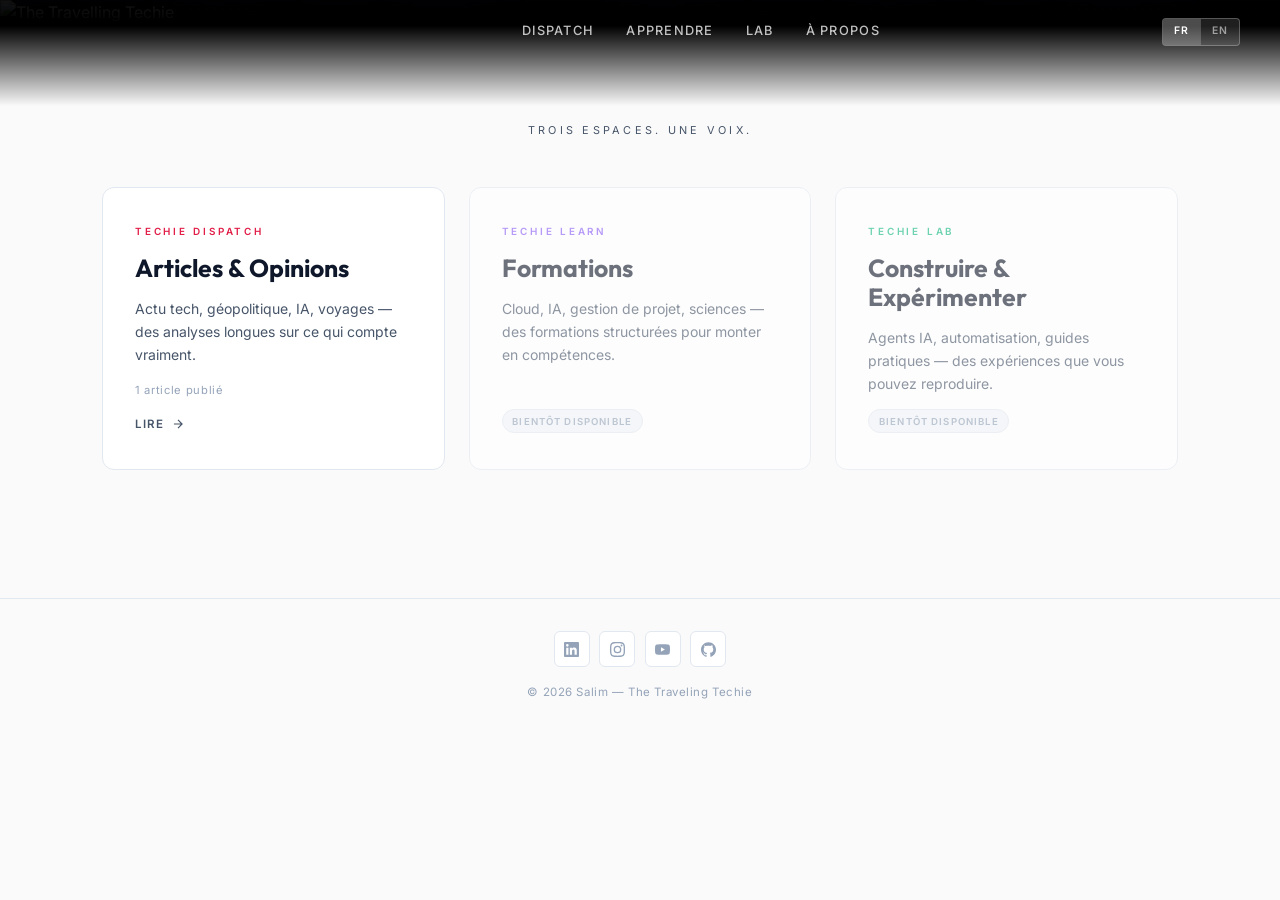
==== commit c3237f91: "feat(analytics): inject GA4+Clarity stubs on all pages + templates Dispatch EN/FR - Add GA4 + Micros" ====
--- a/index.html
+++ b/index.html
@@ -1,883 +1,904 @@
-<!DOCTYPE html>
-<html lang="fr">
-<head>
-    <meta charset="UTF-8">
-    <meta name="viewport" content="width=device-width, initial-scale=1.0">
-    <title>The Traveling Techie — par Salim</title>
-    <meta name="description" content="Tech, géopolitique, IA, voyages et le futur — dispatches, formations et expériences par Salim (SD).">
-    <meta name="author" content="Salim">
-    <meta property="og:title" content="The Traveling Techie">
-    <meta property="og:description" content="Tech, géopolitique, IA, voyages et le futur — par Salim (SD).">
-    <meta property="og:type" content="website">
-    <meta property="og:url" content="https://thetravellingtechie.github.io/">
-    <meta property="og:image" content="https://thetravellingtechie.github.io/dispatch/trump-anthropic-ai-future/images/trump-anthropic-ai-future-at-stake.jpg">
-    <meta property="og:site_name" content="The Traveling Techie">
-    <meta name="twitter:card" content="summary_large_image">
-    <meta name="twitter:title" content="The Traveling Techie">
-    <meta name="twitter:description" content="Tech, géopolitique, IA, voyages et le futur — par Salim (SD).">
-    <meta name="twitter:image" content="https://thetravellingtechie.github.io/dispatch/trump-anthropic-ai-future/images/trump-anthropic-ai-future-at-stake.jpg">
-    <meta name="twitter:creator" content="@sd_thetravellingtechie">
-    <link rel="canonical" href="https://thetravellingtechie.github.io/">
-    <meta name="robots" content="index, follow">
-    <meta name="theme-color" content="#1e1b4b">
-    <link rel="preconnect" href="https://fonts.googleapis.com">
-    <link rel="preconnect" href="https://fonts.gstatic.com" crossorigin>
-    <link href="https://fonts.googleapis.com/css2?family=Outfit:wght@400;500;600;700;800&family=Inter:wght@400;500;600;700&display=swap" rel="stylesheet">
-    <style>
-        :root {
-            /* Latitude — Galaxy Palette */
-            --bg:           #fafafa;
-            --bg-card:      #ffffff;
-            --bg-hover:     #f1f5f9;
-            --text:         #0f172a;
-            --text-secondary: #475569;
-            --text-muted:   #94a3b8;
-            --border:       #e2e8f0;
-            --border-light: #f1f5f9;
-
-            /* Galaxy gradient stops */
-            --galaxy-deep:  #1e1b4b;
-            --galaxy-mid:   #312e81;
-            --galaxy-violet:#4f46e5;
-            --galaxy-purple:#7c3aed;
-
-            /* Primary accent */
-            --accent:       #6366f1;
-            --accent-soft:  rgba(99,102,241,0.1);
-
-            /* Jewel accents per section */
-            --dispatch:     #e11d48;   /* ruby     */
-            --dispatch-soft:rgba(225,29,72,0.08);
-            --learn:        #8b5cf6;   /* violet   */
-            --learn-soft:   rgba(139,92,246,0.08);
-            --lab:          #10b981;   /* emerald  */
-            --lab-soft:     rgba(16,185,129,0.08);
-        }
-
-        * { margin: 0; padding: 0; box-sizing: border-box; }
-        html { scroll-behavior: smooth; }
-
-        body {
-            font-family: 'Inter', sans-serif;
-            background: var(--bg);
-            color: var(--text);
-            line-height: 1.6;
-            overflow-x: hidden;
-        }
-
-        /* ── NAV ── */
-        nav {
-            position: fixed;
-            top: 0; left: 0; right: 0;
-            padding: 1.1rem 2.5rem;
-            display: flex;
-            justify-content: space-between;
-            align-items: center;
-            z-index: 100;
-            transition: all 0.3s ease;
-        }
-
-        nav.scrolled {
-            background: rgba(250,250,250,0.92);
-            border-bottom: 1px solid var(--border);
-            backdrop-filter: blur(16px);
-            -webkit-backdrop-filter: blur(16px);
-        }
-
-        .nav-logo {
-            font-family: 'Outfit', sans-serif;
-            font-weight: 700;
-            font-size: 0.85rem;
-            letter-spacing: 0.15em;
-            text-transform: uppercase;
-            color: #ffffff;
-            text-decoration: none;
-            transition: color 0.3s;
-        }
-
-        nav.scrolled .nav-logo { color: var(--text); }
-
-        /* Hide logo on homepage — image carries the brand */
-        .nav-logo { opacity: 0; pointer-events: none; }
-
-        .nav-center {
-            display: flex;
-            gap: 2rem;
-            font-size: 0.8rem;
-            letter-spacing: 0.1em;
-            text-transform: uppercase;
-        }
-
-        .nav-center a {
-            color: rgba(255,255,255,0.75);
-            text-decoration: none;
-            transition: color 0.2s;
-            font-family: 'Inter', sans-serif;
-            font-weight: 500;
-        }
-
-        .nav-center a:hover { color: #ffffff; }
-
-        nav.scrolled .nav-center a { color: var(--text-secondary); }
-        nav.scrolled .nav-center a:hover { color: var(--text); }
-
-        /* Language toggle */
-        .lang-toggle {
-            display: flex;
-            align-items: center;
-            gap: 0;
-            background: rgba(255,255,255,0.12);
-            border: 1px solid rgba(255,255,255,0.25);
-            border-radius: 4px;
-            overflow: hidden;
-            cursor: pointer;
-            transition: all 0.2s;
-        }
-
-        nav.scrolled .lang-toggle {
-            background: var(--bg-card);
-            border-color: var(--border);
-        }
-
-        .lang-toggle span {
-            padding: 0.3rem 0.7rem;
-            font-size: 0.65rem;
-            font-weight: 600;
-            letter-spacing: 0.1em;
-            text-transform: uppercase;
-            color: rgba(255,255,255,0.55);
-            transition: all 0.2s;
-            font-family: 'Inter', sans-serif;
-            user-select: none;
-        }
-
-        nav.scrolled .lang-toggle span { color: var(--text-muted); }
-
-        .lang-toggle span.active {
-            background: rgba(255,255,255,0.2);
-            color: #ffffff;
-        }
-
-        nav.scrolled .lang-toggle span.active {
-            background: var(--accent);
-            color: #ffffff;
-        }
-
-        .lang-toggle:hover { opacity: 0.85; }
-
-        /* ── HERO ── */
-        .hero {
-            position: relative;
-            background-color: #04030f;
-            color: #ffffff;
-            overflow: hidden;
-        }
-
-        /* Image hero en flux normal — la section suit sa hauteur */
-        .hero-bg-img {
-            display: block;
-            width: 100%;
-            height: auto;
-        }
-
-        /* Gradient overlay sur l'image */
-        .hero::before {
-            content: '';
-            position: absolute;
-            inset: 0;
-            background: linear-gradient(to bottom, rgba(4,3,15,0.20) 0%, transparent 30%, transparent 70%, rgba(4,3,15,0.55) 100%);
-            pointer-events: none;
-            z-index: 1;
-        }
-
-        /* Fade to black at bottom */
-        .hero::after {
-            content: '';
-            position: absolute;
-            bottom: 0; left: 0; right: 0;
-            height: 220px;
-            background: linear-gradient(to bottom, transparent, rgba(0,0,0,0.85) 80%, #000000);
-            pointer-events: none;
-            z-index: 3;
-        }
-
-        .hero-content {
-            position: absolute;
-            bottom: 3.5rem;
-            left: 0; right: 0;
-            text-align: center;
-            padding: 0 2rem;
-            z-index: 4;
-        }
-
-        /* Dragon scale canvas — subtle shimmer over the hero photo */
-        #dragonCanvas {
-            position: absolute;
-            inset: 0;
-            width: 100%; height: 100%;
-            pointer-events: none;
-            z-index: 2;
-            opacity: 0.28;
-            mix-blend-mode: screen;
-        }
-
-        /* Thin decorative line */
-        .hero-line {
-            width: 40px;
-            height: 1px;
-            background: linear-gradient(90deg, rgba(147,197,253,0.85), transparent);
-            margin: 0 0 2rem;
-        }
-
-        /* ── Entrance animations ── */
-        @keyframes revealUp {
-            from { opacity: 0; transform: translateY(22px); }
-            to   { opacity: 1; transform: translateY(0); }
-        }
-        @keyframes revealFade {
-            from { opacity: 0; }
-            to   { opacity: 1; }
-        }
-        @keyframes cardReveal {
-            from { opacity: 0; transform: translateY(18px); }
-            to   { opacity: 1; transform: translateY(0); }
-        }
-
-        /* Staggered hero content reveals */
-        .hero-line             { animation: revealFade 0.6s ease both 0.1s; }
-        .hero-content h1       { animation: revealUp 1s cubic-bezier(0.16,1,0.3,1) both 0.25s; }
-        .hero-sub              { animation: revealUp 0.9s cubic-bezier(0.16,1,0.3,1) both 0.45s; }
-        .hero-author           { animation: revealFade 0.8s ease both 0.65s; }
-        .hero-content .socials { animation: revealUp 0.8s cubic-bezier(0.16,1,0.3,1) both 0.8s; }
-
-        h1 {
-            font-family: 'Outfit', sans-serif;
-            font-size: clamp(3rem, 8vw, 6rem);
-            font-weight: 800;
-            line-height: 1.0;
-            letter-spacing: -0.02em;
-            margin-bottom: 1.5rem;
-            background: linear-gradient(135deg, #ffffff 40%, #7dd3fc 100%);
-            -webkit-background-clip: text;
-            -webkit-text-fill-color: transparent;
-            background-clip: text;
-            filter: drop-shadow(0 2px 24px rgba(30,80,200,0.45));
-        }
-
-        .hero-sub {
-            font-family: 'Inter', sans-serif;
-            font-size: clamp(1rem, 2.2vw, 1.2rem);
-            color: rgba(210, 230, 255, 0.95);
-            max-width: 480px;
-            margin: 0 0 2rem;
-            line-height: 1.65;
-            font-weight: 400;
-            text-shadow: 0 1px 12px rgba(5, 10, 40, 0.7);
-        }
-
-        .hero-author {
-            font-size: 0.78rem;
-            color: rgba(255,255,255,0.45);
-            letter-spacing: 0.06em;
-            margin-bottom: 2.5rem;
-        }
-
-        .hero-author strong { color: rgba(255,255,255,0.75); }
-
-        /* Social icons in hero */
-        .socials {
-            display: flex;
-            gap: 1rem;
-            justify-content: center;
-            flex-wrap: wrap;
-        }
-
-        .social-link {
-            display: flex;
-            align-items: center;
-            justify-content: center;
-            width: 44px; height: 44px;
-            border: 1px solid rgba(255,255,255,0.55);
-            border-radius: 8px;
-            color: #ffffff;
-            text-decoration: none;
-            transition: all 0.2s;
-            background: rgba(0,0,0,0.35);
-            backdrop-filter: blur(6px);
-        }
-
-        .social-link:hover {
-            border-color: #ffffff;
-            background: rgba(255,255,255,0.18);
-            transform: translateY(-3px);
-            box-shadow: 0 4px 20px rgba(0,0,0,0.4);
-        }
-
-        .social-link svg {
-            width: 16px; height: 16px;
-            fill: currentColor;
-        }
-
-        /* ── SECTIONS ── */
-        .sections-wrap {
-            background: linear-gradient(to bottom, #000000 0, var(--bg) 5rem);
-        }
-        .sections {
-            padding: 6rem 2rem 8rem;
-            max-width: 1140px;
-            margin: 0 auto;
-        }
-
-        .sections-label {
-            font-size: 0.68rem;
-            letter-spacing: 0.3em;
-            text-transform: uppercase;
-            color: var(--text-secondary);
-            text-align: center;
-            margin-bottom: 3rem;
-            font-family: 'Inter', sans-serif;
-        }
-
-        .cards {
-            display: grid;
-            grid-template-columns: repeat(3, 1fr);
-            gap: 1.5rem;
-        }
-
-        .card {
-            background: var(--bg-card);
-            border: 1px solid var(--border);
-            border-radius: 12px;
-            padding: 2.25rem 2rem;
-            text-decoration: none;
-            color: var(--text);
-            display: flex;
-            flex-direction: column;
-            gap: 0.9rem;
-            transition: all 0.25s ease;
-            position: relative;
-            overflow: hidden;
-        }
-
-        .card::before {
-            content: '';
-            position: absolute;
-            top: 0; left: 0; right: 0;
-            height: 3px;
-            border-radius: 12px 12px 0 0;
-            opacity: 0;
-            transition: opacity 0.3s;
-        }
-
-        .card:hover {
-            transform: translateY(-4px);
-            box-shadow: 0 16px 40px rgba(15,23,42,0.1);
-            border-color: transparent;
-        }
-
-        .card:hover::before { opacity: 1; }
-
-        /* Per-section accent colors */
-        .card-dispatch .card-tag { color: var(--dispatch); }
-        .card-dispatch::before  { background: var(--dispatch); }
-        .card-dispatch:hover    { box-shadow: 0 16px 40px rgba(225,29,72,0.12); }
-
-        .card-learn .card-tag   { color: var(--learn); }
-        .card-learn::before     { background: linear-gradient(90deg, var(--learn), #f0c040); }
-        .card-learn:hover       { box-shadow: 0 16px 40px rgba(139,92,246,0.12); }
-
-        .card-lab .card-tag     { color: var(--lab); }
-        .card-lab::before       { background: var(--lab); }
-        .card-lab:hover         { box-shadow: 0 16px 40px rgba(16,185,129,0.12); }
-
-        .card-tag {
-            font-size: 0.62rem;
-            letter-spacing: 0.28em;
-            text-transform: uppercase;
-            font-weight: 600;
-            font-family: 'Inter', sans-serif;
-        }
-
-        .card-title {
-            font-family: 'Outfit', sans-serif;
-            font-size: 1.55rem;
-            font-weight: 700;
-            line-height: 1.15;
-            color: var(--text);
-        }
-
-        .card-desc {
-            font-size: 0.875rem;
-            color: var(--text-secondary);
-            line-height: 1.65;
-            flex: 1;
-        }
-
-        .card-meta {
-            font-size: 0.7rem;
-            color: var(--text-muted);
-            letter-spacing: 0.06em;
-        }
-
-        .card-cta {
-            display: inline-flex;
-            align-items: center;
-            gap: 0.4rem;
-            font-size: 0.72rem;
-            font-weight: 600;
-            letter-spacing: 0.1em;
-            text-transform: uppercase;
-            color: var(--text-secondary);
-            transition: all 0.2s;
-            font-family: 'Inter', sans-serif;
-        }
-
-        .card-dispatch:hover .card-cta { color: var(--dispatch); }
-        .card-learn:hover .card-cta    { color: var(--learn); }
-        .card-lab:hover .card-cta      { color: var(--lab); }
-
-        .card-cta svg {
-            width: 14px; height: 14px;
-            stroke: currentColor; fill: none; stroke-width: 2;
-            transition: transform 0.2s;
-        }
-
-        .card:hover .card-cta svg { transform: translateX(4px); }
-
-        .card.coming-soon {
-            opacity: 0.6;
-            cursor: default;
-            pointer-events: none;
-        }
-
-        .badge {
-            display: inline-block;
-            font-size: 0.6rem;
-            font-weight: 600;
-            letter-spacing: 0.12em;
-            text-transform: uppercase;
-            padding: 0.2rem 0.6rem;
-            border-radius: 20px;
-            background: var(--bg-hover);
-            color: var(--text-muted);
-            border: 1px solid var(--border);
-            width: fit-content;
-        }
-
-        /* ── FOOTER ── */
-        footer {
-            border-top: 1px solid var(--border);
-            padding: 2rem 2rem;
-            text-align: center;
-            display: flex;
-            flex-direction: column;
-            align-items: center;
-            gap: 1rem;
-        }
-
-        .footer-icons {
-            display: flex;
-            gap: 0.6rem;
-            justify-content: center;
-        }
-
-        .footer-icon {
-            display: flex;
-            align-items: center;
-            justify-content: center;
-            width: 36px; height: 36px;
-            border: 1px solid var(--border);
-            border-radius: 6px;
-            color: var(--text-muted);
-            text-decoration: none;
-            transition: all 0.2s;
-            background: var(--bg-card);
-        }
-
-        .footer-icon:hover {
-            border-color: var(--accent);
-            color: var(--accent);
-            transform: translateY(-2px);
-        }
-
-        .footer-icon svg {
-            width: 15px; height: 15px;
-            fill: currentColor;
-        }
-
-        .footer-copy {
-            font-size: 0.72rem;
-            color: var(--text-muted);
-            letter-spacing: 0.05em;
-        }
-
-        .footer-copy a {
-            color: var(--text-muted);
-            text-decoration: none;
-            transition: color 0.2s;
-        }
-
-        .footer-copy a:hover { color: var(--accent); }
-
-        /* ── RESPONSIVE ── */
-        @media (max-width: 768px) {
-            .cards { grid-template-columns: 1fr; gap: 1rem; }
-            .nav-center { display: none; }
-            nav { padding: 1rem 1.25rem; }
-            .hero-content { bottom: 1.5rem; }
-        }
-    </style>
-</head>
-<body>
-
-    <nav id="navbar">
-        <a href="/" class="nav-logo">The Traveling Techie</a>
-        <div class="nav-center">
-            <a href="/dispatch/" data-fr="Dispatch" data-en="Dispatch">Dispatch</a>
-            <a href="/learn/"    data-fr="Apprendre" data-en="Learn">Apprendre</a>
-            <a href="/lab/"      data-fr="Lab" data-en="Lab">Lab</a>
-            <a href="/about/"    data-fr="À propos" data-en="About">À propos</a>
-        </div>
-        <div class="lang-toggle" id="langToggle" role="button" aria-label="Toggle language" tabindex="0">
-            <span id="langFR" class="active">FR</span>
-            <span id="langEN">EN</span>
-        </div>
-    </nav>
-
-    <section class="hero">
-        <img src="images/photo-accueil.png" class="hero-bg-img" alt="The Travelling Techie" loading="eager">
-        <canvas id="dragonCanvas" aria-hidden="true"></canvas>
-        <div class="hero-content">
-            <div class="socials">
-                <a href="https://www.linkedin.com/in/salim-damien-le-bihan-cloud-enabler/" target="_blank" rel="noopener noreferrer" class="social-link" aria-label="LinkedIn">
-                    <svg viewBox="0 0 24 24"><path d="M20.447 20.452h-3.554v-5.569c0-1.328-.027-3.037-1.852-3.037-1.853 0-2.136 1.445-2.136 2.939v5.667H9.351V9h3.414v1.561h.046c.477-.9 1.637-1.85 3.37-1.85 3.601 0 4.267 2.37 4.267 5.455v6.286zM5.337 7.433a2.062 2.062 0 01-2.063-2.065 2.064 2.064 0 112.063 2.065zm1.782 13.019H3.555V9h3.564v11.452zM22.225 0H1.771C.792 0 0 .774 0 1.729v20.542C0 23.227.792 24 1.771 24h20.451C23.2 24 24 23.227 24 22.271V1.729C24 .774 23.2 0 22.222 0h.003z"/></svg>
-                </a>
-                <a href="https://www.instagram.com/sd_thetravellingtechie/" target="_blank" rel="noopener noreferrer" class="social-link" aria-label="Instagram">
-                    <svg viewBox="0 0 24 24"><path d="M12 2.163c3.204 0 3.584.012 4.85.07 3.252.148 4.771 1.691 4.919 4.919.058 1.265.069 1.645.069 4.849 0 3.205-.012 3.584-.069 4.849-.149 3.225-1.664 4.771-4.919 4.919-1.266.058-1.644.07-4.85.07-3.204 0-3.584-.012-4.849-.07-3.26-.149-4.771-1.699-4.919-4.92-.058-1.265-.07-1.644-.07-4.849 0-3.204.013-3.583.07-4.849.149-3.227 1.664-4.771 4.919-4.919 1.266-.057 1.645-.069 4.849-.069zM12 0C8.741 0 8.333.014 7.053.072 2.695.272.273 2.69.073 7.052.014 8.333 0 8.741 0 12c0 3.259.014 3.668.072 4.948.2 4.358 2.618 6.78 6.98 6.98C8.333 23.986 8.741 24 12 24c3.259 0 3.668-.014 4.948-.072 4.354-.2 6.782-2.618 6.979-6.98.059-1.28.073-1.689.073-4.948 0-3.259-.014-3.667-.072-4.947-.196-4.354-2.617-6.78-6.979-6.98C15.668.014 15.259 0 12 0zm0 5.838a6.162 6.162 0 100 12.324 6.162 6.162 0 000-12.324zM12 16a4 4 0 110-8 4 4 0 010 8zm6.406-11.845a1.44 1.44 0 100 2.881 1.44 1.44 0 000-2.881z"/></svg>
-                </a>
-                <a href="https://www.youtube.com/@lvlupwithsd" target="_blank" rel="noopener noreferrer" class="social-link" aria-label="YouTube">
-                    <svg viewBox="0 0 24 24"><path d="M23.498 6.186a3.016 3.016 0 00-2.122-2.136C19.505 3.545 12 3.545 12 3.545s-7.505 0-9.377.505A3.017 3.017 0 00.502 6.186C0 8.07 0 12 0 12s0 3.93.502 5.814a3.016 3.016 0 002.122 2.136c1.871.505 9.376.505 9.376.505s7.505 0 9.377-.505a3.015 3.015 0 002.122-2.136C24 15.93 24 12 24 12s0-3.93-.502-5.814zM9.545 15.568V8.432L15.818 12l-6.273 3.568z"/></svg>
-                </a>
-                <a href="https://github.com/thetravellingtechie" target="_blank" rel="noopener noreferrer" class="social-link" aria-label="GitHub">
-                    <svg viewBox="0 0 24 24"><path d="M12 .297c-6.63 0-12 5.373-12 12 0 5.303 3.438 9.8 8.205 11.385.6.113.82-.258.82-.577 0-.285-.01-1.04-.015-2.04-3.338.724-4.042-1.61-4.042-1.61C4.422 18.07 3.633 17.7 3.633 17.7c-1.087-.744.084-.729.084-.729 1.205.084 1.838 1.236 1.838 1.236 1.07 1.835 2.809 1.305 3.495.998.108-.776.417-1.305.76-1.605-2.665-.3-5.466-1.332-5.466-5.93 0-1.31.465-2.38 1.235-3.22-.135-.303-.54-1.523.105-3.176 0 0 1.005-.322 3.3 1.23.96-.267 1.98-.399 3-.405 1.02.006 2.04.138 3 .405 2.28-1.552 3.285-1.23 3.285-1.23.645 1.653.24 2.873.12 3.176.765.84 1.23 1.91 1.23 3.22 0 4.61-2.805 5.625-5.475 5.92.42.36.81 1.096.81 2.22 0 1.606-.015 2.896-.015 3.286 0 .315.21.69.825.57C20.565 22.092 24 17.592 24 12.297c0-6.627-5.373-12-12-12"/></svg>
-                </a>
-            </div>
-        </div>
-    </section>
-
-    <div class="sections-wrap">
-    <section class="sections">
-        <p class="sections-label" data-fr="Trois espaces. Une voix." data-en="Three spaces. One voice.">Trois espaces. Une voix.</p>
-        <div class="cards">
-
-            <a href="/dispatch/" class="card card-dispatch">
-                <span class="card-tag">Techie Dispatch</span>
-                <h2 class="card-title" data-fr="Articles &amp; Opinions" data-en="Articles &amp; Opinions">Articles &amp; Opinions</h2>
-                <p class="card-desc" data-fr="Actu tech, géopolitique, IA, voyages — des analyses longues sur ce qui compte vraiment." data-en="Tech news, geopolitics, AI, travels — long-form takes on what matters.">
-                    Actu tech, géopolitique, IA, voyages — des analyses longues sur ce qui compte vraiment.
-                </p>
-                <p class="card-meta" data-fr="1 article publié" data-en="1 article published">1 article publié</p>
-                <span class="card-cta">
-                    <span data-fr="Lire" data-en="Read">Lire</span>
-                    <svg viewBox="0 0 24 24"><path d="M5 12h14M12 5l7 7-7 7"/></svg>
-                </span>
-            </a>
-
-            <div class="card card-learn coming-soon">
-                <span class="card-tag">Techie Learn</span>
-                <h2 class="card-title" data-fr="Formations" data-en="Courses">Formations</h2>
-                <p class="card-desc" data-fr="Cloud, IA, gestion de projet, sciences — des formations structurées pour monter en compétences." data-en="Cloud, AI, project management, sciences — structured courses to level up your skills.">
-                    Cloud, IA, gestion de projet, sciences — des formations structurées pour monter en compétences.
-                </p>
-                <span class="badge" data-fr="Bientôt disponible" data-en="Coming soon">Bientôt disponible</span>
-            </div>
-
-            <div class="card card-lab coming-soon">
-                <span class="card-tag">Techie Lab</span>
-                <h2 class="card-title" data-fr="Construire &amp; Expérimenter" data-en="Build &amp; Experiment">Construire &amp; Expérimenter</h2>
-                <p class="card-desc" data-fr="Agents IA, automatisation, guides pratiques — des expériences que vous pouvez reproduire." data-en="AI agents, automation, how-to guides — practical experiments you can replicate.">
-                    Agents IA, automatisation, guides pratiques — des expériences que vous pouvez reproduire.
-                </p>
-                <span class="badge" data-fr="Bientôt disponible" data-en="Coming soon">Bientôt disponible</span>
-            </div>
-
-        </div>
-    </section>
-    </div>
-
-    <footer>
-        <div class="footer-icons">
-            <a href="https://www.linkedin.com/in/salim-damien-le-bihan-cloud-enabler/" target="_blank" rel="noopener noreferrer" class="footer-icon" aria-label="LinkedIn">
-                <svg viewBox="0 0 24 24"><path d="M20.447 20.452h-3.554v-5.569c0-1.328-.027-3.037-1.852-3.037-1.853 0-2.136 1.445-2.136 2.939v5.667H9.351V9h3.414v1.561h.046c.477-.9 1.637-1.85 3.37-1.85 3.601 0 4.267 2.37 4.267 5.455v6.286zM5.337 7.433a2.062 2.062 0 01-2.063-2.065 2.064 2.064 0 112.063 2.065zm1.782 13.019H3.555V9h3.564v11.452zM22.225 0H1.771C.792 0 0 .774 0 1.729v20.542C0 23.227.792 24 1.771 24h20.451C23.2 24 24 23.227 24 22.271V1.729C24 .774 23.2 0 22.222 0h.003z"/></svg>
-            </a>
-            <a href="https://www.instagram.com/sd_thetravellingtechie/" target="_blank" rel="noopener noreferrer" class="footer-icon" aria-label="Instagram">
-                <svg viewBox="0 0 24 24"><path d="M12 2.163c3.204 0 3.584.012 4.85.07 3.252.148 4.771 1.691 4.919 4.919.058 1.265.069 1.645.069 4.849 0 3.205-.012 3.584-.069 4.849-.149 3.225-1.664 4.771-4.919 4.919-1.266.058-1.644.07-4.85.07-3.204 0-3.584-.012-4.849-.07-3.26-.149-4.771-1.699-4.919-4.92-.058-1.265-.07-1.644-.07-4.849 0-3.204.013-3.583.07-4.849.149-3.227 1.664-4.771 4.919-4.919 1.266-.057 1.645-.069 4.849-.069zM12 0C8.741 0 8.333.014 7.053.072 2.695.272.273 2.69.073 7.052.014 8.333 0 8.741 0 12c0 3.259.014 3.668.072 4.948.2 4.358 2.618 6.78 6.98 6.98C8.333 23.986 8.741 24 12 24c3.259 0 3.668-.014 4.948-.072 4.354-.2 6.782-2.618 6.979-6.98.059-1.28.073-1.689.073-4.948 0-3.259-.014-3.667-.072-4.947-.196-4.354-2.617-6.78-6.979-6.98C15.668.014 15.259 0 12 0zm0 5.838a6.162 6.162 0 100 12.324 6.162 6.162 0 000-12.324zM12 16a4 4 0 110-8 4 4 0 010 8zm6.406-11.845a1.44 1.44 0 100 2.881 1.44 1.44 0 000-2.881z"/></svg>
-            </a>
-            <a href="https://www.youtube.com/@lvlupwithsd" target="_blank" rel="noopener noreferrer" class="footer-icon" aria-label="YouTube">
-                <svg viewBox="0 0 24 24"><path d="M23.498 6.186a3.016 3.016 0 00-2.122-2.136C19.505 3.545 12 3.545 12 3.545s-7.505 0-9.377.505A3.017 3.017 0 00.502 6.186C0 8.07 0 12 0 12s0 3.93.502 5.814a3.016 3.016 0 002.122 2.136c1.871.505 9.376.505 9.376.505s7.505 0 9.377-.505a3.015 3.015 0 002.122-2.136C24 15.93 24 12 24 12s0-3.93-.502-5.814zM9.545 15.568V8.432L15.818 12l-6.273 3.568z"/></svg>
-            </a>
-            <a href="https://github.com/thetravellingtechie" target="_blank" rel="noopener noreferrer" class="footer-icon" aria-label="GitHub">
-                <svg viewBox="0 0 24 24"><path d="M12 .297c-6.63 0-12 5.373-12 12 0 5.303 3.438 9.8 8.205 11.385.6.113.82-.258.82-.577 0-.285-.01-1.04-.015-2.04-3.338.724-4.042-1.61-4.042-1.61C4.422 18.07 3.633 17.7 3.633 17.7c-1.087-.744.084-.729.084-.729 1.205.084 1.838 1.236 1.838 1.236 1.07 1.835 2.809 1.305 3.495.998.108-.776.417-1.305.76-1.605-2.665-.3-5.466-1.332-5.466-5.93 0-1.31.465-2.38 1.235-3.22-.135-.303-.54-1.523.105-3.176 0 0 1.005-.322 3.3 1.23.96-.267 1.98-.399 3-.405 1.02.006 2.04.138 3 .405 2.28-1.552 3.285-1.23 3.285-1.23.645 1.653.24 2.873.12 3.176.765.84 1.23 1.91 1.23 3.22 0 4.61-2.805 5.625-5.475 5.92.42.36.81 1.096.81 2.22 0 1.606-.015 2.896-.015 3.286 0 .315.21.69.825.57C20.565 22.092 24 17.592 24 12.297c0-6.627-5.373-12-12-12"/></svg>
-            </a>
-        </div>
-        <p class="footer-copy">&copy; 2026 Salim &mdash; <a href="/">The Traveling Techie</a></p>
-    </footer>
-
-    <script>
-        // ── Dragon Scale Canvas ──
-        (function () {
-            const canvas = document.getElementById('dragonCanvas');
-            const ctx    = canvas.getContext('2d');
-            const hero   = document.querySelector('.hero');
-
-            let W = 0, H = 0, hexes = [], waves = [];
-            let mouseX = -9999, mouseY = -9999;
-            let t = 0, wakeUp = 0;
-
-            // Flat-top hexagon grid
-            const R   = 75;                        // circumradius (px)
-            const S3  = Math.sqrt(3);
-            const CX  = R * 1.5;                   // column x-spacing
-            const CY  = R * S3;                    // row y-spacing
-            const GAP = 2;                         // groove between scales
-
-            // Draws a flat-top hexagon path centered at (cx, cy)
-            function hexPath(cx, cy, r) {
-                ctx.beginPath();
-                for (let i = 0; i < 6; i++) {
-                    const a  = (Math.PI / 3) * i;
-                    const px = cx + r * Math.cos(a);
-                    const py = cy + r * Math.sin(a);
-                    i === 0 ? ctx.moveTo(px, py) : ctx.lineTo(px, py);
-                }
-                ctx.closePath();
-            }
-
-            function resize() {
-                W = canvas.width  = hero.offsetWidth;
-                H = canvas.height = hero.offsetHeight;
-                buildGrid();
-            }
-
-            function buildGrid() {
-                hexes = [];
-                const cols = Math.ceil(W / CX) + 3;
-                const rows = Math.ceil(H / CY) + 3;
-                for (let col = -1; col < cols; col++) {
-                    for (let row = -1; row < rows; row++) {
-                        hexes.push({
-                            cx:   col * CX,
-                            cy:   row * CY + (col % 2 === 0 ? 0 : CY / 2),
-                            glow: 0
-                        });
-                    }
-                }
-            }
-
-            function drawHex(h) {
-                const { cx, cy, glow } = h;
-
-                // Dual-frequency ambient wave — the scales "breathe"
-                const w1 = (Math.sin(cx * 0.018 + cy * 0.013 + t * 0.65) + 1) * 0.5;
-                const w2 = (Math.sin(cx * 0.027 - cy * 0.019 + t * 0.42) + 1) * 0.5;
-                const ambient = w1 * w2 * 0.16;
-
-                const G = Math.min(1, glow + ambient);
-                const r = R - GAP;
-
-                // ── Dome fill: radial gradient with specular highlight ──
-                // Light source: upper-left of scale
-                const sx = cx - r * 0.22, sy = cy - r * 0.28;
-                const grad = ctx.createRadialGradient(sx, sy, 0, cx, cy, r);
-
-                // Colour channels: deep indigo → electric violet-indigo on activation
-                const cr = Math.floor(14  + G * 118);   // dark indigo → violet
-                const cg = Math.floor(10  + G * 95);    // less green = more purple feel
-                const cb = Math.floor(55  + G * 195);   // strong blue throughout
-
-                // Specular peak (lavender-white)
-                grad.addColorStop(0,    `rgba(${Math.min(255, cr + 88)}, ${Math.min(255, cg + 68)}, 255, ${0.18 + G * 0.72})`);
-                // Mid dome (indigo)
-                grad.addColorStop(0.28, `rgba(${cr}, ${cg}, ${cb}, ${0.70 + G * 0.22})`);
-                // Base plate (dark violet)
-                grad.addColorStop(0.75, `rgba(${Math.floor(cr * 0.30)}, ${Math.floor(cg * 0.22)}, ${Math.floor(cb * 0.38)}, 0.88)`);
-                // Edge groove (near-black indigo)
-                grad.addColorStop(1,    `rgba(4, 3, 18, 0.97)`);
-
-                hexPath(cx, cy, r);
-                ctx.fillStyle = grad;
-                ctx.fill();
-
-                // ── Inter-scale groove ──
-                hexPath(cx, cy, r);
-                ctx.strokeStyle = `rgba(1, 4, 15, ${0.90 - G * 0.30})`;
-                ctx.lineWidth = 1.5;
-                ctx.stroke();
-
-                // ── Rim highlight: top 3 edges catch the light ──
-                if (G > 0.04) {
-                    ctx.beginPath();
-                    for (let i = 3; i <= 6; i++) {
-                        const a  = (Math.PI / 3) * (i % 6);
-                        const px = cx + r * Math.cos(a);
-                        const py = cy + r * Math.sin(a);
-                        i === 3 ? ctx.moveTo(px, py) : ctx.lineTo(px, py);
-                    }
-                    ctx.strokeStyle = `rgba(185, 175, 255, ${G * 0.45})`;
-                    ctx.lineWidth = 0.9;
-                    ctx.stroke();
-                }
-
-                // ── Glow corona: outer ring on strong hover / ripple ──
-                if (G > 0.30) {
-                    hexPath(cx, cy, r + 3.5);
-                    ctx.strokeStyle = `rgba(130, 100, 255, ${(G - 0.30) * 0.55})`;
-                    ctx.lineWidth = 3.5;
-                    ctx.stroke();
-                }
-            }
-
-            function frame() {
-                t      += 0.016;
-                wakeUp  = Math.min(1, wakeUp + 0.009); // ~1.8s fade-in
-                ctx.clearRect(0, 0, W, H);
-                ctx.globalAlpha = wakeUp;
-
-                hexes.forEach(h => {
-                    // Mouse proximity glow
-                    const md  = Math.hypot(h.cx - mouseX, h.cy - mouseY);
-                    const pr  = Math.max(0, 1 - md / 210);
-                    const spr = pr * pr * (3 - 2 * pr);   // smoothstep
-
-                    // Click-ripple waves
-                    let ripple = 0;
-                    waves.forEach(w => {
-                        const wd  = Math.hypot(h.cx - w.ox, h.cy - w.oy);
-                        const rel = Math.abs(wd - w.radius) / 62;
-                        ripple = Math.max(ripple, Math.max(0, 1 - rel) * w.str);
-                    });
-
-                    const target = Math.min(1, spr * 0.93 + ripple * 0.72);
-                    h.glow += (target - h.glow) * 0.13;
-
-                    drawHex(h);
-                });
-
-                ctx.globalAlpha = 1;
-
-                // Advance & prune waves
-                waves = waves.filter(w => w.str > 0.012);
-                waves.forEach(w => { w.radius += 11; w.str *= 0.958; });
-
-                requestAnimationFrame(frame);
-            }
-
-            // ── Events ──
-            hero.addEventListener('mousemove', e => {
-                const rc = hero.getBoundingClientRect();
-                mouseX = e.clientX - rc.left;
-                mouseY = e.clientY - rc.top;
-            });
-            hero.addEventListener('mouseleave', () => { mouseX = -9999; mouseY = -9999; });
-
-            // Click → ripple wave from that point
-            hero.addEventListener('click', e => {
-                const rc = hero.getBoundingClientRect();
-                waves.push({ ox: e.clientX - rc.left, oy: e.clientY - rc.top, radius: 0, str: 1 });
-            });
-
-            // Startup pulse from center — dragon wakes up
-            setTimeout(() => {
-                if (W > 0) waves.push({ ox: W / 2, oy: H / 2, radius: 0, str: 0.88 });
-            }, 380);
-
-            new ResizeObserver(resize).observe(hero);
-            resize();
-            requestAnimationFrame(frame);
-        })();
-
-        // ── Scroll-reveal for sections ──
-        (function () {
-            const allCards = [...document.querySelectorAll('.card')];
-
-            const cardObs = new IntersectionObserver((entries, obs) => {
-                entries.forEach(entry => {
-                    if (!entry.isIntersecting) return;
-                    const card  = entry.target;
-                    const idx   = allCards.indexOf(card);
-                    const delay = (idx * 0.12).toFixed(2);
-                    card.style.animation = `cardReveal 0.65s cubic-bezier(0.16,1,0.3,1) ${delay}s both`;
-                    card.addEventListener('animationend', () => {
-                        card.style.animation = '';
-                        if (!card.classList.contains('coming-soon')) card.style.opacity = '1';
-                    }, { once: true });
-                    obs.unobserve(card);
-                });
-            }, { threshold: 0.08 });
-
-            const labelObs = new IntersectionObserver((entries, obs) => {
-                entries.forEach(entry => {
-                    if (!entry.isIntersecting) return;
-                    entry.target.style.animation = 'revealUp 0.6s cubic-bezier(0.16,1,0.3,1) both';
-                    obs.unobserve(entry.target);
-                });
-            }, { threshold: 0.1 });
-
-            allCards.forEach(c => cardObs.observe(c));
-            const lbl = document.querySelector('.sections-label');
-            if (lbl) labelObs.observe(lbl);
-        })();
-
-        // ── Nav scroll behaviour ──
-        const nav = document.getElementById('navbar');
-        window.addEventListener('scroll', () => {
-            nav.classList.toggle('scrolled', window.scrollY > 60);
-        });
-
-        // ── Language toggle ──
-        const LANG_KEY = 'ttt-lang';
-        let currentLang = localStorage.getItem(LANG_KEY) || 'fr';
-
-        const langFR = document.getElementById('langFR');
-        const langEN = document.getElementById('langEN');
-        const toggle = document.getElementById('langToggle');
-
-        function applyLang(lang) {
-            currentLang = lang;
-            localStorage.setItem(LANG_KEY, lang);
-
-            // Toggle active pill
-            langFR.classList.toggle('active', lang === 'fr');
-            langEN.classList.toggle('active', lang === 'en');
-
-            // Swap all translatable elements
-            document.querySelectorAll('[data-fr][data-en]').forEach(el => {
-                const val = lang === 'fr' ? el.dataset.fr : el.dataset.en;
-                if (el.tagName === 'INPUT' || el.tagName === 'TEXTAREA') {
-                    el.placeholder = val;
-                } else {
-                    el.innerHTML = val;
-                }
-            });
-
-            // Update html lang attribute
-            document.documentElement.lang = lang;
-        }
-
-        toggle.addEventListener('click', () => {
-            applyLang(currentLang === 'fr' ? 'en' : 'fr');
-        });
-
-        toggle.addEventListener('keydown', (e) => {
-            if (e.key === 'Enter' || e.key === ' ') {
-                e.preventDefault();
-                applyLang(currentLang === 'fr' ? 'en' : 'fr');
-            }
-        });
-
-        // Apply saved language on load
-        applyLang(currentLang);
-    </script>
-
-</body>
-</html>
+<!DOCTYPE html>
+<html lang="fr">
+<head>
+    <meta charset="UTF-8">
+    <meta name="viewport" content="width=device-width, initial-scale=1.0">
+    <title>The Traveling Techie — par Salim</title>
+    <meta name="description" content="Tech, géopolitique, IA, voyages et le futur — dispatches, formations et expériences par Salim (SD).">
+    <meta name="author" content="Salim">
+    <meta property="og:title" content="The Traveling Techie">
+    <meta property="og:description" content="Tech, géopolitique, IA, voyages et le futur — par Salim (SD).">
+    <meta property="og:type" content="website">
+    <meta property="og:url" content="https://thetravellingtechie.github.io/">
+    <meta property="og:image" content="https://thetravellingtechie.github.io/dispatch/trump-anthropic-ai-future/images/trump-anthropic-ai-future-at-stake.jpg">
+    <meta property="og:site_name" content="The Traveling Techie">
+    <meta name="twitter:card" content="summary_large_image">
+    <meta name="twitter:title" content="The Traveling Techie">
+    <meta name="twitter:description" content="Tech, géopolitique, IA, voyages et le futur — par Salim (SD).">
+    <meta name="twitter:image" content="https://thetravellingtechie.github.io/dispatch/trump-anthropic-ai-future/images/trump-anthropic-ai-future-at-stake.jpg">
+    <meta name="twitter:creator" content="@sd_thetravellingtechie">
+    <link rel="canonical" href="https://thetravellingtechie.github.io/">
+    <meta name="robots" content="index, follow">
+    <meta name="theme-color" content="#1e1b4b">
+    <link rel="preconnect" href="https://fonts.googleapis.com">
+    <link rel="preconnect" href="https://fonts.gstatic.com" crossorigin>
+    <link href="https://fonts.googleapis.com/css2?family=Outfit:wght@400;500;600;700;800&family=Inter:wght@400;500;600;700&display=swap" rel="stylesheet">
+    <style>
+        :root {
+            /* Latitude — Galaxy Palette */
+            --bg:           #fafafa;
+            --bg-card:      #ffffff;
+            --bg-hover:     #f1f5f9;
+            --text:         #0f172a;
+            --text-secondary: #475569;
+            --text-muted:   #94a3b8;
+            --border:       #e2e8f0;
+            --border-light: #f1f5f9;
+
+            /* Galaxy gradient stops */
+            --galaxy-deep:  #1e1b4b;
+            --galaxy-mid:   #312e81;
+            --galaxy-violet:#4f46e5;
+            --galaxy-purple:#7c3aed;
+
+            /* Primary accent */
+            --accent:       #6366f1;
+            --accent-soft:  rgba(99,102,241,0.1);
+
+            /* Jewel accents per section */
+            --dispatch:     #e11d48;   /* ruby     */
+            --dispatch-soft:rgba(225,29,72,0.08);
+            --learn:        #8b5cf6;   /* violet   */
+            --learn-soft:   rgba(139,92,246,0.08);
+            --lab:          #10b981;   /* emerald  */
+            --lab-soft:     rgba(16,185,129,0.08);
+        }
+
+        * { margin: 0; padding: 0; box-sizing: border-box; }
+        html { scroll-behavior: smooth; }
+
+        body {
+            font-family: 'Inter', sans-serif;
+            background: var(--bg);
+            color: var(--text);
+            line-height: 1.6;
+            overflow-x: hidden;
+        }
+
+        /* ── NAV ── */
+        nav {
+            position: fixed;
+            top: 0; left: 0; right: 0;
+            padding: 1.1rem 2.5rem;
+            display: flex;
+            justify-content: space-between;
+            align-items: center;
+            z-index: 100;
+            transition: all 0.3s ease;
+        }
+
+        nav.scrolled {
+            background: rgba(250,250,250,0.92);
+            border-bottom: 1px solid var(--border);
+            backdrop-filter: blur(16px);
+            -webkit-backdrop-filter: blur(16px);
+        }
+
+        .nav-logo {
+            font-family: 'Outfit', sans-serif;
+            font-weight: 700;
+            font-size: 0.85rem;
+            letter-spacing: 0.15em;
+            text-transform: uppercase;
+            color: #ffffff;
+            text-decoration: none;
+            transition: color 0.3s;
+        }
+
+        nav.scrolled .nav-logo { color: var(--text); }
+
+        /* Hide logo on homepage — image carries the brand */
+        .nav-logo { opacity: 0; pointer-events: none; }
+
+        .nav-center {
+            display: flex;
+            gap: 2rem;
+            font-size: 0.8rem;
+            letter-spacing: 0.1em;
+            text-transform: uppercase;
+        }
+
+        .nav-center a {
+            color: rgba(255,255,255,0.75);
+            text-decoration: none;
+            transition: color 0.2s;
+            font-family: 'Inter', sans-serif;
+            font-weight: 500;
+        }
+
+        .nav-center a:hover { color: #ffffff; }
+
+        nav.scrolled .nav-center a { color: var(--text-secondary); }
+        nav.scrolled .nav-center a:hover { color: var(--text); }
+
+        /* Language toggle */
+        .lang-toggle {
+            display: flex;
+            align-items: center;
+            gap: 0;
+            background: rgba(255,255,255,0.12);
+            border: 1px solid rgba(255,255,255,0.25);
+            border-radius: 4px;
+            overflow: hidden;
+            cursor: pointer;
+            transition: all 0.2s;
+        }
+
+        nav.scrolled .lang-toggle {
+            background: var(--bg-card);
+            border-color: var(--border);
+        }
+
+        .lang-toggle span {
+            padding: 0.3rem 0.7rem;
+            font-size: 0.65rem;
+            font-weight: 600;
+            letter-spacing: 0.1em;
+            text-transform: uppercase;
+            color: rgba(255,255,255,0.55);
+            transition: all 0.2s;
+            font-family: 'Inter', sans-serif;
+            user-select: none;
+        }
+
+        nav.scrolled .lang-toggle span { color: var(--text-muted); }
+
+        .lang-toggle span.active {
+            background: rgba(255,255,255,0.2);
+            color: #ffffff;
+        }
+
+        nav.scrolled .lang-toggle span.active {
+            background: var(--accent);
+            color: #ffffff;
+        }
+
+        .lang-toggle:hover { opacity: 0.85; }
+
+        /* ── HERO ── */
+        .hero {
+            position: relative;
+            background-color: #04030f;
+            color: #ffffff;
+            overflow: hidden;
+        }
+
+        /* Image hero en flux normal — la section suit sa hauteur */
+        .hero-bg-img {
+            display: block;
+            width: 100%;
+            height: auto;
+        }
+
+        /* Gradient overlay sur l'image */
+        .hero::before {
+            content: '';
+            position: absolute;
+            inset: 0;
+            background: linear-gradient(to bottom, rgba(4,3,15,0.20) 0%, transparent 30%, transparent 70%, rgba(4,3,15,0.55) 100%);
+            pointer-events: none;
+            z-index: 1;
+        }
+
+        /* Fade to black at bottom */
+        .hero::after {
+            content: '';
+            position: absolute;
+            bottom: 0; left: 0; right: 0;
+            height: 220px;
+            background: linear-gradient(to bottom, transparent, rgba(0,0,0,0.85) 80%, #000000);
+            pointer-events: none;
+            z-index: 3;
+        }
+
+        .hero-content {
+            position: absolute;
+            bottom: 3.5rem;
+            left: 0; right: 0;
+            text-align: center;
+            padding: 0 2rem;
+            z-index: 4;
+        }
+
+        /* Dragon scale canvas — subtle shimmer over the hero photo */
+        #dragonCanvas {
+            position: absolute;
+            inset: 0;
+            width: 100%; height: 100%;
+            pointer-events: none;
+            z-index: 2;
+            opacity: 0.28;
+            mix-blend-mode: screen;
+        }
+
+        /* Thin decorative line */
+        .hero-line {
+            width: 40px;
+            height: 1px;
+            background: linear-gradient(90deg, rgba(147,197,253,0.85), transparent);
+            margin: 0 0 2rem;
+        }
+
+        /* ── Entrance animations ── */
+        @keyframes revealUp {
+            from { opacity: 0; transform: translateY(22px); }
+            to   { opacity: 1; transform: translateY(0); }
+        }
+        @keyframes revealFade {
+            from { opacity: 0; }
+            to   { opacity: 1; }
+        }
+        @keyframes cardReveal {
+            from { opacity: 0; transform: translateY(18px); }
+            to   { opacity: 1; transform: translateY(0); }
+        }
+
+        /* Staggered hero content reveals */
+        .hero-line             { animation: revealFade 0.6s ease both 0.1s; }
+        .hero-content h1       { animation: revealUp 1s cubic-bezier(0.16,1,0.3,1) both 0.25s; }
+        .hero-sub              { animation: revealUp 0.9s cubic-bezier(0.16,1,0.3,1) both 0.45s; }
+        .hero-author           { animation: revealFade 0.8s ease both 0.65s; }
+        .hero-content .socials { animation: revealUp 0.8s cubic-bezier(0.16,1,0.3,1) both 0.8s; }
+
+        h1 {
+            font-family: 'Outfit', sans-serif;
+            font-size: clamp(3rem, 8vw, 6rem);
+            font-weight: 800;
+            line-height: 1.0;
+            letter-spacing: -0.02em;
+            margin-bottom: 1.5rem;
+            background: linear-gradient(135deg, #ffffff 40%, #7dd3fc 100%);
+            -webkit-background-clip: text;
+            -webkit-text-fill-color: transparent;
+            background-clip: text;
+            filter: drop-shadow(0 2px 24px rgba(30,80,200,0.45));
+        }
+
+        .hero-sub {
+            font-family: 'Inter', sans-serif;
+            font-size: clamp(1rem, 2.2vw, 1.2rem);
+            color: rgba(210, 230, 255, 0.95);
+            max-width: 480px;
+            margin: 0 0 2rem;
+            line-height: 1.65;
+            font-weight: 400;
+            text-shadow: 0 1px 12px rgba(5, 10, 40, 0.7);
+        }
+
+        .hero-author {
+            font-size: 0.78rem;
+            color: rgba(255,255,255,0.45);
+            letter-spacing: 0.06em;
+            margin-bottom: 2.5rem;
+        }
+
+        .hero-author strong { color: rgba(255,255,255,0.75); }
+
+        /* Social icons in hero */
+        .socials {
+            display: flex;
+            gap: 1rem;
+            justify-content: center;
+            flex-wrap: wrap;
+        }
+
+        .social-link {
+            display: flex;
+            align-items: center;
+            justify-content: center;
+            width: 44px; height: 44px;
+            border: 1px solid rgba(255,255,255,0.55);
+            border-radius: 8px;
+            color: #ffffff;
+            text-decoration: none;
+            transition: all 0.2s;
+            background: rgba(0,0,0,0.35);
+            backdrop-filter: blur(6px);
+        }
+
+        .social-link:hover {
+            border-color: #ffffff;
+            background: rgba(255,255,255,0.18);
+            transform: translateY(-3px);
+            box-shadow: 0 4px 20px rgba(0,0,0,0.4);
+        }
+
+        .social-link svg {
+            width: 16px; height: 16px;
+            fill: currentColor;
+        }
+
+        /* ── SECTIONS ── */
+        .sections-wrap {
+            background: linear-gradient(to bottom, #000000 0, var(--bg) 5rem);
+        }
+        .sections {
+            padding: 6rem 2rem 8rem;
+            max-width: 1140px;
+            margin: 0 auto;
+        }
+
+        .sections-label {
+            font-size: 0.68rem;
+            letter-spacing: 0.3em;
+            text-transform: uppercase;
+            color: var(--text-secondary);
+            text-align: center;
+            margin-bottom: 3rem;
+            font-family: 'Inter', sans-serif;
+        }
+
+        .cards {
+            display: grid;
+            grid-template-columns: repeat(3, 1fr);
+            gap: 1.5rem;
+        }
+
+        .card {
+            background: var(--bg-card);
+            border: 1px solid var(--border);
+            border-radius: 12px;
+            padding: 2.25rem 2rem;
+            text-decoration: none;
+            color: var(--text);
+            display: flex;
+            flex-direction: column;
+            gap: 0.9rem;
+            transition: all 0.25s ease;
+            position: relative;
+            overflow: hidden;
+        }
+
+        .card::before {
+            content: '';
+            position: absolute;
+            top: 0; left: 0; right: 0;
+            height: 3px;
+            border-radius: 12px 12px 0 0;
+            opacity: 0;
+            transition: opacity 0.3s;
+        }
+
+        .card:hover {
+            transform: translateY(-4px);
+            box-shadow: 0 16px 40px rgba(15,23,42,0.1);
+            border-color: transparent;
+        }
+
+        .card:hover::before { opacity: 1; }
+
+        /* Per-section accent colors */
+        .card-dispatch .card-tag { color: var(--dispatch); }
+        .card-dispatch::before  { background: var(--dispatch); }
+        .card-dispatch:hover    { box-shadow: 0 16px 40px rgba(225,29,72,0.12); }
+
+        .card-learn .card-tag   { color: var(--learn); }
+        .card-learn::before     { background: linear-gradient(90deg, var(--learn), #f0c040); }
+        .card-learn:hover       { box-shadow: 0 16px 40px rgba(139,92,246,0.12); }
+
+        .card-lab .card-tag     { color: var(--lab); }
+        .card-lab::before       { background: var(--lab); }
+        .card-lab:hover         { box-shadow: 0 16px 40px rgba(16,185,129,0.12); }
+
+        .card-tag {
+            font-size: 0.62rem;
+            letter-spacing: 0.28em;
+            text-transform: uppercase;
+            font-weight: 600;
+            font-family: 'Inter', sans-serif;
+        }
+
+        .card-title {
+            font-family: 'Outfit', sans-serif;
+            font-size: 1.55rem;
+            font-weight: 700;
+            line-height: 1.15;
+            color: var(--text);
+        }
+
+        .card-desc {
+            font-size: 0.875rem;
+            color: var(--text-secondary);
+            line-height: 1.65;
+            flex: 1;
+        }
+
+        .card-meta {
+            font-size: 0.7rem;
+            color: var(--text-muted);
+            letter-spacing: 0.06em;
+        }
+
+        .card-cta {
+            display: inline-flex;
+            align-items: center;
+            gap: 0.4rem;
+            font-size: 0.72rem;
+            font-weight: 600;
+            letter-spacing: 0.1em;
+            text-transform: uppercase;
+            color: var(--text-secondary);
+            transition: all 0.2s;
+            font-family: 'Inter', sans-serif;
+        }
+
+        .card-dispatch:hover .card-cta { color: var(--dispatch); }
+        .card-learn:hover .card-cta    { color: var(--learn); }
+        .card-lab:hover .card-cta      { color: var(--lab); }
+
+        .card-cta svg {
+            width: 14px; height: 14px;
+            stroke: currentColor; fill: none; stroke-width: 2;
+            transition: transform 0.2s;
+        }
+
+        .card:hover .card-cta svg { transform: translateX(4px); }
+
+        .card.coming-soon {
+            opacity: 0.6;
+            cursor: default;
+            pointer-events: none;
+        }
+
+        .badge {
+            display: inline-block;
+            font-size: 0.6rem;
+            font-weight: 600;
+            letter-spacing: 0.12em;
+            text-transform: uppercase;
+            padding: 0.2rem 0.6rem;
+            border-radius: 20px;
+            background: var(--bg-hover);
+            color: var(--text-muted);
+            border: 1px solid var(--border);
+            width: fit-content;
+        }
+
+        /* ── FOOTER ── */
+        footer {
+            border-top: 1px solid var(--border);
+            padding: 2rem 2rem;
+            text-align: center;
+            display: flex;
+            flex-direction: column;
+            align-items: center;
+            gap: 1rem;
+        }
+
+        .footer-icons {
+            display: flex;
+            gap: 0.6rem;
+            justify-content: center;
+        }
+
+        .footer-icon {
+            display: flex;
+            align-items: center;
+            justify-content: center;
+            width: 36px; height: 36px;
+            border: 1px solid var(--border);
+            border-radius: 6px;
+            color: var(--text-muted);
+            text-decoration: none;
+            transition: all 0.2s;
+            background: var(--bg-card);
+        }
+
+        .footer-icon:hover {
+            border-color: var(--accent);
+            color: var(--accent);
+            transform: translateY(-2px);
+        }
+
+        .footer-icon svg {
+            width: 15px; height: 15px;
+            fill: currentColor;
+        }
+
+        .footer-copy {
+            font-size: 0.72rem;
+            color: var(--text-muted);
+            letter-spacing: 0.05em;
+        }
+
+        .footer-copy a {
+            color: var(--text-muted);
+            text-decoration: none;
+            transition: color 0.2s;
+        }
+
+        .footer-copy a:hover { color: var(--accent); }
+
+        /* ── RESPONSIVE ── */
+        @media (max-width: 768px) {
+            .cards { grid-template-columns: 1fr; gap: 1rem; }
+            .nav-center { display: none; }
+            nav { padding: 1rem 1.25rem; }
+            .hero-content { bottom: 1.5rem; }
+        }
+    </style>
+
+    <!-- ═══════════════════════════════════════════════════════
+         ANALYTICS — remplacer GA4_MEASUREMENT_ID et CLARITY_PROJECT_ID
+         avant publication (voir _templates/TEMPLATES.md)
+         ═══════════════════════════════════════════════════════ -->
+    <!-- GA4 -->
+    <script async src="https://www.googletagmanager.com/gtag/js?id=GA4_MEASUREMENT_ID"></script>
+    <script>
+      window.dataLayer = window.dataLayer || [];
+      function gtag(){dataLayer.push(arguments);}
+      gtag('js', new Date());
+      gtag('config', 'GA4_MEASUREMENT_ID', { anonymize_ip: true });
+    </script>
+    <!-- Microsoft Clarity -->
+    <script type="text/javascript">
+      (function(c,l,a,r,i,t,y){
+        c[a]=c[a]||function(){(c[a].q=c[a].q||[]).push(arguments)};
+        t=l.createElement(r);t.async=1;t.src="https://www.clarity.ms/tag/"+i;
+        y=l.getElementsByTagName(r)[0];y.parentNode.insertBefore(t,y);
+      })(window, document, "clarity", "script", "CLARITY_PROJECT_ID");
+    </script>
+</head>
+<body>
+
+    <nav id="navbar">
+        <a href="/" class="nav-logo">The Traveling Techie</a>
+        <div class="nav-center">
+            <a href="/dispatch/" data-fr="Dispatch" data-en="Dispatch">Dispatch</a>
+            <a href="/learn/"    data-fr="Apprendre" data-en="Learn">Apprendre</a>
+            <a href="/lab/"      data-fr="Lab" data-en="Lab">Lab</a>
+            <a href="/about/"    data-fr="À propos" data-en="About">À propos</a>
+        </div>
+        <div class="lang-toggle" id="langToggle" role="button" aria-label="Toggle language" tabindex="0">
+            <span id="langFR" class="active">FR</span>
+            <span id="langEN">EN</span>
+        </div>
+    </nav>
+
+    <section class="hero">
+        <img src="images/photo-accueil.png" class="hero-bg-img" alt="The Travelling Techie" loading="eager">
+        <canvas id="dragonCanvas" aria-hidden="true"></canvas>
+        <div class="hero-content">
+            <div class="socials">
+                <a href="https://www.linkedin.com/in/salim-damien-le-bihan-cloud-enabler/" target="_blank" rel="noopener noreferrer" class="social-link" aria-label="LinkedIn">
+                    <svg viewBox="0 0 24 24"><path d="M20.447 20.452h-3.554v-5.569c0-1.328-.027-3.037-1.852-3.037-1.853 0-2.136 1.445-2.136 2.939v5.667H9.351V9h3.414v1.561h.046c.477-.9 1.637-1.85 3.37-1.85 3.601 0 4.267 2.37 4.267 5.455v6.286zM5.337 7.433a2.062 2.062 0 01-2.063-2.065 2.064 2.064 0 112.063 2.065zm1.782 13.019H3.555V9h3.564v11.452zM22.225 0H1.771C.792 0 0 .774 0 1.729v20.542C0 23.227.792 24 1.771 24h20.451C23.2 24 24 23.227 24 22.271V1.729C24 .774 23.2 0 22.222 0h.003z"/></svg>
+                </a>
+                <a href="https://www.instagram.com/sd_thetravellingtechie/" target="_blank" rel="noopener noreferrer" class="social-link" aria-label="Instagram">
+                    <svg viewBox="0 0 24 24"><path d="M12 2.163c3.204 0 3.584.012 4.85.07 3.252.148 4.771 1.691 4.919 4.919.058 1.265.069 1.645.069 4.849 0 3.205-.012 3.584-.069 4.849-.149 3.225-1.664 4.771-4.919 4.919-1.266.058-1.644.07-4.85.07-3.204 0-3.584-.012-4.849-.07-3.26-.149-4.771-1.699-4.919-4.92-.058-1.265-.07-1.644-.07-4.849 0-3.204.013-3.583.07-4.849.149-3.227 1.664-4.771 4.919-4.919 1.266-.057 1.645-.069 4.849-.069zM12 0C8.741 0 8.333.014 7.053.072 2.695.272.273 2.69.073 7.052.014 8.333 0 8.741 0 12c0 3.259.014 3.668.072 4.948.2 4.358 2.618 6.78 6.98 6.98C8.333 23.986 8.741 24 12 24c3.259 0 3.668-.014 4.948-.072 4.354-.2 6.782-2.618 6.979-6.98.059-1.28.073-1.689.073-4.948 0-3.259-.014-3.667-.072-4.947-.196-4.354-2.617-6.78-6.979-6.98C15.668.014 15.259 0 12 0zm0 5.838a6.162 6.162 0 100 12.324 6.162 6.162 0 000-12.324zM12 16a4 4 0 110-8 4 4 0 010 8zm6.406-11.845a1.44 1.44 0 100 2.881 1.44 1.44 0 000-2.881z"/></svg>
+                </a>
+                <a href="https://www.youtube.com/@lvlupwithsd" target="_blank" rel="noopener noreferrer" class="social-link" aria-label="YouTube">
+                    <svg viewBox="0 0 24 24"><path d="M23.498 6.186a3.016 3.016 0 00-2.122-2.136C19.505 3.545 12 3.545 12 3.545s-7.505 0-9.377.505A3.017 3.017 0 00.502 6.186C0 8.07 0 12 0 12s0 3.93.502 5.814a3.016 3.016 0 002.122 2.136c1.871.505 9.376.505 9.376.505s7.505 0 9.377-.505a3.015 3.015 0 002.122-2.136C24 15.93 24 12 24 12s0-3.93-.502-5.814zM9.545 15.568V8.432L15.818 12l-6.273 3.568z"/></svg>
+                </a>
+                <a href="https://github.com/thetravellingtechie" target="_blank" rel="noopener noreferrer" class="social-link" aria-label="GitHub">
+                    <svg viewBox="0 0 24 24"><path d="M12 .297c-6.63 0-12 5.373-12 12 0 5.303 3.438 9.8 8.205 11.385.6.113.82-.258.82-.577 0-.285-.01-1.04-.015-2.04-3.338.724-4.042-1.61-4.042-1.61C4.422 18.07 3.633 17.7 3.633 17.7c-1.087-.744.084-.729.084-.729 1.205.084 1.838 1.236 1.838 1.236 1.07 1.835 2.809 1.305 3.495.998.108-.776.417-1.305.76-1.605-2.665-.3-5.466-1.332-5.466-5.93 0-1.31.465-2.38 1.235-3.22-.135-.303-.54-1.523.105-3.176 0 0 1.005-.322 3.3 1.23.96-.267 1.98-.399 3-.405 1.02.006 2.04.138 3 .405 2.28-1.552 3.285-1.23 3.285-1.23.645 1.653.24 2.873.12 3.176.765.84 1.23 1.91 1.23 3.22 0 4.61-2.805 5.625-5.475 5.92.42.36.81 1.096.81 2.22 0 1.606-.015 2.896-.015 3.286 0 .315.21.69.825.57C20.565 22.092 24 17.592 24 12.297c0-6.627-5.373-12-12-12"/></svg>
+                </a>
+            </div>
+        </div>
+    </section>
+
+    <div class="sections-wrap">
+    <section class="sections">
+        <p class="sections-label" data-fr="Trois espaces. Une voix." data-en="Three spaces. One voice.">Trois espaces. Une voix.</p>
+        <div class="cards">
+
+            <a href="/dispatch/" class="card card-dispatch">
+                <span class="card-tag">Techie Dispatch</span>
+                <h2 class="card-title" data-fr="Articles &amp; Opinions" data-en="Articles &amp; Opinions">Articles &amp; Opinions</h2>
+                <p class="card-desc" data-fr="Actu tech, géopolitique, IA, voyages — des analyses longues sur ce qui compte vraiment." data-en="Tech news, geopolitics, AI, travels — long-form takes on what matters.">
+                    Actu tech, géopolitique, IA, voyages — des analyses longues sur ce qui compte vraiment.
+                </p>
+                <p class="card-meta" data-fr="1 article publié" data-en="1 article published">1 article publié</p>
+                <span class="card-cta">
+                    <span data-fr="Lire" data-en="Read">Lire</span>
+                    <svg viewBox="0 0 24 24"><path d="M5 12h14M12 5l7 7-7 7"/></svg>
+                </span>
+            </a>
+
+            <div class="card card-learn coming-soon">
+                <span class="card-tag">Techie Learn</span>
+                <h2 class="card-title" data-fr="Formations" data-en="Courses">Formations</h2>
+                <p class="card-desc" data-fr="Cloud, IA, gestion de projet, sciences — des formations structurées pour monter en compétences." data-en="Cloud, AI, project management, sciences — structured courses to level up your skills.">
+                    Cloud, IA, gestion de projet, sciences — des formations structurées pour monter en compétences.
+                </p>
+                <span class="badge" data-fr="Bientôt disponible" data-en="Coming soon">Bientôt disponible</span>
+            </div>
+
+            <div class="card card-lab coming-soon">
+                <span class="card-tag">Techie Lab</span>
+                <h2 class="card-title" data-fr="Construire &amp; Expérimenter" data-en="Build &amp; Experiment">Construire &amp; Expérimenter</h2>
+                <p class="card-desc" data-fr="Agents IA, automatisation, guides pratiques — des expériences que vous pouvez reproduire." data-en="AI agents, automation, how-to guides — practical experiments you can replicate.">
+                    Agents IA, automatisation, guides pratiques — des expériences que vous pouvez reproduire.
+                </p>
+                <span class="badge" data-fr="Bientôt disponible" data-en="Coming soon">Bientôt disponible</span>
+            </div>
+
+        </div>
+    </section>
+    </div>
+
+    <footer>
+        <div class="footer-icons">
+            <a href="https://www.linkedin.com/in/salim-damien-le-bihan-cloud-enabler/" target="_blank" rel="noopener noreferrer" class="footer-icon" aria-label="LinkedIn">
+                <svg viewBox="0 0 24 24"><path d="M20.447 20.452h-3.554v-5.569c0-1.328-.027-3.037-1.852-3.037-1.853 0-2.136 1.445-2.136 2.939v5.667H9.351V9h3.414v1.561h.046c.477-.9 1.637-1.85 3.37-1.85 3.601 0 4.267 2.37 4.267 5.455v6.286zM5.337 7.433a2.062 2.062 0 01-2.063-2.065 2.064 2.064 0 112.063 2.065zm1.782 13.019H3.555V9h3.564v11.452zM22.225 0H1.771C.792 0 0 .774 0 1.729v20.542C0 23.227.792 24 1.771 24h20.451C23.2 24 24 23.227 24 22.271V1.729C24 .774 23.2 0 22.222 0h.003z"/></svg>
+            </a>
+            <a href="https://www.instagram.com/sd_thetravellingtechie/" target="_blank" rel="noopener noreferrer" class="footer-icon" aria-label="Instagram">
+                <svg viewBox="0 0 24 24"><path d="M12 2.163c3.204 0 3.584.012 4.85.07 3.252.148 4.771 1.691 4.919 4.919.058 1.265.069 1.645.069 4.849 0 3.205-.012 3.584-.069 4.849-.149 3.225-1.664 4.771-4.919 4.919-1.266.058-1.644.07-4.85.07-3.204 0-3.584-.012-4.849-.07-3.26-.149-4.771-1.699-4.919-4.92-.058-1.265-.07-1.644-.07-4.849 0-3.204.013-3.583.07-4.849.149-3.227 1.664-4.771 4.919-4.919 1.266-.057 1.645-.069 4.849-.069zM12 0C8.741 0 8.333.014 7.053.072 2.695.272.273 2.69.073 7.052.014 8.333 0 8.741 0 12c0 3.259.014 3.668.072 4.948.2 4.358 2.618 6.78 6.98 6.98C8.333 23.986 8.741 24 12 24c3.259 0 3.668-.014 4.948-.072 4.354-.2 6.782-2.618 6.979-6.98.059-1.28.073-1.689.073-4.948 0-3.259-.014-3.667-.072-4.947-.196-4.354-2.617-6.78-6.979-6.98C15.668.014 15.259 0 12 0zm0 5.838a6.162 6.162 0 100 12.324 6.162 6.162 0 000-12.324zM12 16a4 4 0 110-8 4 4 0 010 8zm6.406-11.845a1.44 1.44 0 100 2.881 1.44 1.44 0 000-2.881z"/></svg>
+            </a>
+            <a href="https://www.youtube.com/@lvlupwithsd" target="_blank" rel="noopener noreferrer" class="footer-icon" aria-label="YouTube">
+                <svg viewBox="0 0 24 24"><path d="M23.498 6.186a3.016 3.016 0 00-2.122-2.136C19.505 3.545 12 3.545 12 3.545s-7.505 0-9.377.505A3.017 3.017 0 00.502 6.186C0 8.07 0 12 0 12s0 3.93.502 5.814a3.016 3.016 0 002.122 2.136c1.871.505 9.376.505 9.376.505s7.505 0 9.377-.505a3.015 3.015 0 002.122-2.136C24 15.93 24 12 24 12s0-3.93-.502-5.814zM9.545 15.568V8.432L15.818 12l-6.273 3.568z"/></svg>
+            </a>
+            <a href="https://github.com/thetravellingtechie" target="_blank" rel="noopener noreferrer" class="footer-icon" aria-label="GitHub">
+                <svg viewBox="0 0 24 24"><path d="M12 .297c-6.63 0-12 5.373-12 12 0 5.303 3.438 9.8 8.205 11.385.6.113.82-.258.82-.577 0-.285-.01-1.04-.015-2.04-3.338.724-4.042-1.61-4.042-1.61C4.422 18.07 3.633 17.7 3.633 17.7c-1.087-.744.084-.729.084-.729 1.205.084 1.838 1.236 1.838 1.236 1.07 1.835 2.809 1.305 3.495.998.108-.776.417-1.305.76-1.605-2.665-.3-5.466-1.332-5.466-5.93 0-1.31.465-2.38 1.235-3.22-.135-.303-.54-1.523.105-3.176 0 0 1.005-.322 3.3 1.23.96-.267 1.98-.399 3-.405 1.02.006 2.04.138 3 .405 2.28-1.552 3.285-1.23 3.285-1.23.645 1.653.24 2.873.12 3.176.765.84 1.23 1.91 1.23 3.22 0 4.61-2.805 5.625-5.475 5.92.42.36.81 1.096.81 2.22 0 1.606-.015 2.896-.015 3.286 0 .315.21.69.825.57C20.565 22.092 24 17.592 24 12.297c0-6.627-5.373-12-12-12"/></svg>
+            </a>
+        </div>
+        <p class="footer-copy">&copy; 2026 Salim &mdash; <a href="/">The Traveling Techie</a></p>
+    </footer>
+
+    <script>
+        // ── Dragon Scale Canvas ──
+        (function () {
+            const canvas = document.getElementById('dragonCanvas');
+            const ctx    = canvas.getContext('2d');
+            const hero   = document.querySelector('.hero');
+
+            let W = 0, H = 0, hexes = [], waves = [];
+            let mouseX = -9999, mouseY = -9999;
+            let t = 0, wakeUp = 0;
+
+            // Flat-top hexagon grid
+            const R   = 75;                        // circumradius (px)
+            const S3  = Math.sqrt(3);
+            const CX  = R * 1.5;                   // column x-spacing
+            const CY  = R * S3;                    // row y-spacing
+            const GAP = 2;                         // groove between scales
+
+            // Draws a flat-top hexagon path centered at (cx, cy)
+            function hexPath(cx, cy, r) {
+                ctx.beginPath();
+                for (let i = 0; i < 6; i++) {
+                    const a  = (Math.PI / 3) * i;
+                    const px = cx + r * Math.cos(a);
+                    const py = cy + r * Math.sin(a);
+                    i === 0 ? ctx.moveTo(px, py) : ctx.lineTo(px, py);
+                }
+                ctx.closePath();
+            }
+
+            function resize() {
+                W = canvas.width  = hero.offsetWidth;
+                H = canvas.height = hero.offsetHeight;
+                buildGrid();
+            }
+
+            function buildGrid() {
+                hexes = [];
+                const cols = Math.ceil(W / CX) + 3;
+                const rows = Math.ceil(H / CY) + 3;
+                for (let col = -1; col < cols; col++) {
+                    for (let row = -1; row < rows; row++) {
+                        hexes.push({
+                            cx:   col * CX,
+                            cy:   row * CY + (col % 2 === 0 ? 0 : CY / 2),
+                            glow: 0
+                        });
+                    }
+                }
+            }
+
+            function drawHex(h) {
+                const { cx, cy, glow } = h;
+
+                // Dual-frequency ambient wave — the scales "breathe"
+                const w1 = (Math.sin(cx * 0.018 + cy * 0.013 + t * 0.65) + 1) * 0.5;
+                const w2 = (Math.sin(cx * 0.027 - cy * 0.019 + t * 0.42) + 1) * 0.5;
+                const ambient = w1 * w2 * 0.16;
+
+                const G = Math.min(1, glow + ambient);
+                const r = R - GAP;
+
+                // ── Dome fill: radial gradient with specular highlight ──
+                // Light source: upper-left of scale
+                const sx = cx - r * 0.22, sy = cy - r * 0.28;
+                const grad = ctx.createRadialGradient(sx, sy, 0, cx, cy, r);
+
+                // Colour channels: deep indigo → electric violet-indigo on activation
+                const cr = Math.floor(14  + G * 118);   // dark indigo → violet
+                const cg = Math.floor(10  + G * 95);    // less green = more purple feel
+                const cb = Math.floor(55  + G * 195);   // strong blue throughout
+
+                // Specular peak (lavender-white)
+                grad.addColorStop(0,    `rgba(${Math.min(255, cr + 88)}, ${Math.min(255, cg + 68)}, 255, ${0.18 + G * 0.72})`);
+                // Mid dome (indigo)
+                grad.addColorStop(0.28, `rgba(${cr}, ${cg}, ${cb}, ${0.70 + G * 0.22})`);
+                // Base plate (dark violet)
+                grad.addColorStop(0.75, `rgba(${Math.floor(cr * 0.30)}, ${Math.floor(cg * 0.22)}, ${Math.floor(cb * 0.38)}, 0.88)`);
+                // Edge groove (near-black indigo)
+                grad.addColorStop(1,    `rgba(4, 3, 18, 0.97)`);
+
+                hexPath(cx, cy, r);
+                ctx.fillStyle = grad;
+                ctx.fill();
+
+                // ── Inter-scale groove ──
+                hexPath(cx, cy, r);
+                ctx.strokeStyle = `rgba(1, 4, 15, ${0.90 - G * 0.30})`;
+                ctx.lineWidth = 1.5;
+                ctx.stroke();
+
+                // ── Rim highlight: top 3 edges catch the light ──
+                if (G > 0.04) {
+                    ctx.beginPath();
+                    for (let i = 3; i <= 6; i++) {
+                        const a  = (Math.PI / 3) * (i % 6);
+                        const px = cx + r * Math.cos(a);
+                        const py = cy + r * Math.sin(a);
+                        i === 3 ? ctx.moveTo(px, py) : ctx.lineTo(px, py);
+                    }
+                    ctx.strokeStyle = `rgba(185, 175, 255, ${G * 0.45})`;
+                    ctx.lineWidth = 0.9;
+                    ctx.stroke();
+                }
+
+                // ── Glow corona: outer ring on strong hover / ripple ──
+                if (G > 0.30) {
+                    hexPath(cx, cy, r + 3.5);
+                    ctx.strokeStyle = `rgba(130, 100, 255, ${(G - 0.30) * 0.55})`;
+                    ctx.lineWidth = 3.5;
+                    ctx.stroke();
+                }
+            }
+
+            function frame() {
+                t      += 0.016;
+                wakeUp  = Math.min(1, wakeUp + 0.009); // ~1.8s fade-in
+                ctx.clearRect(0, 0, W, H);
+                ctx.globalAlpha = wakeUp;
+
+                hexes.forEach(h => {
+                    // Mouse proximity glow
+                    const md  = Math.hypot(h.cx - mouseX, h.cy - mouseY);
+                    const pr  = Math.max(0, 1 - md / 210);
+                    const spr = pr * pr * (3 - 2 * pr);   // smoothstep
+
+                    // Click-ripple waves
+                    let ripple = 0;
+                    waves.forEach(w => {
+                        const wd  = Math.hypot(h.cx - w.ox, h.cy - w.oy);
+                        const rel = Math.abs(wd - w.radius) / 62;
+                        ripple = Math.max(ripple, Math.max(0, 1 - rel) * w.str);
+                    });
+
+                    const target = Math.min(1, spr * 0.93 + ripple * 0.72);
+                    h.glow += (target - h.glow) * 0.13;
+
+                    drawHex(h);
+                });
+
+                ctx.globalAlpha = 1;
+
+                // Advance & prune waves
+                waves = waves.filter(w => w.str > 0.012);
+                waves.forEach(w => { w.radius += 11; w.str *= 0.958; });
+
+                requestAnimationFrame(frame);
+            }
+
+            // ── Events ──
+            hero.addEventListener('mousemove', e => {
+                const rc = hero.getBoundingClientRect();
+                mouseX = e.clientX - rc.left;
+                mouseY = e.clientY - rc.top;
+            });
+            hero.addEventListener('mouseleave', () => { mouseX = -9999; mouseY = -9999; });
+
+            // Click → ripple wave from that point
+            hero.addEventListener('click', e => {
+                const rc = hero.getBoundingClientRect();
+                waves.push({ ox: e.clientX - rc.left, oy: e.clientY - rc.top, radius: 0, str: 1 });
+            });
+
+            // Startup pulse from center — dragon wakes up
+            setTimeout(() => {
+                if (W > 0) waves.push({ ox: W / 2, oy: H / 2, radius: 0, str: 0.88 });
+            }, 380);
+
+            new ResizeObserver(resize).observe(hero);
+            resize();
+            requestAnimationFrame(frame);
+        })();
+
+        // ── Scroll-reveal for sections ──
+        (function () {
+            const allCards = [...document.querySelectorAll('.card')];
+
+            const cardObs = new IntersectionObserver((entries, obs) => {
+                entries.forEach(entry => {
+                    if (!entry.isIntersecting) return;
+                    const card  = entry.target;
+                    const idx   = allCards.indexOf(card);
+                    const delay = (idx * 0.12).toFixed(2);
+                    card.style.animation = `cardReveal 0.65s cubic-bezier(0.16,1,0.3,1) ${delay}s both`;
+                    card.addEventListener('animationend', () => {
+                        card.style.animation = '';
+                        if (!card.classList.contains('coming-soon')) card.style.opacity = '1';
+                    }, { once: true });
+                    obs.unobserve(card);
+                });
+            }, { threshold: 0.08 });
+
+            const labelObs = new IntersectionObserver((entries, obs) => {
+                entries.forEach(entry => {
+                    if (!entry.isIntersecting) return;
+                    entry.target.style.animation = 'revealUp 0.6s cubic-bezier(0.16,1,0.3,1) both';
+                    obs.unobserve(entry.target);
+                });
+            }, { threshold: 0.1 });
+
+            allCards.forEach(c => cardObs.observe(c));
+            const lbl = document.querySelector('.sections-label');
+            if (lbl) labelObs.observe(lbl);
+        })();
+
+        // ── Nav scroll behaviour ──
+        const nav = document.getElementById('navbar');
+        window.addEventListener('scroll', () => {
+            nav.classList.toggle('scrolled', window.scrollY > 60);
+        });
+
+        // ── Language toggle ──
+        const LANG_KEY = 'ttt-lang';
+        let currentLang = localStorage.getItem(LANG_KEY) || 'fr';
+
+        const langFR = document.getElementById('langFR');
+        const langEN = document.getElementById('langEN');
+        const toggle = document.getElementById('langToggle');
+
+        function applyLang(lang) {
+            currentLang = lang;
+            localStorage.setItem(LANG_KEY, lang);
+
+            // Toggle active pill
+            langFR.classList.toggle('active', lang === 'fr');
+            langEN.classList.toggle('active', lang === 'en');
+
+            // Swap all translatable elements
+            document.querySelectorAll('[data-fr][data-en]').forEach(el => {
+                const val = lang === 'fr' ? el.dataset.fr : el.dataset.en;
+                if (el.tagName === 'INPUT' || el.tagName === 'TEXTAREA') {
+                    el.placeholder = val;
+                } else {
+                    el.innerHTML = val;
+                }
+            });
+
+            // Update html lang attribute
+            document.documentElement.lang = lang;
+        }
+
+        toggle.addEventListener('click', () => {
+            applyLang(currentLang === 'fr' ? 'en' : 'fr');
+        });
+
+        toggle.addEventListener('keydown', (e) => {
+            if (e.key === 'Enter' || e.key === ' ') {
+                e.preventDefault();
+                applyLang(currentLang === 'fr' ? 'en' : 'fr');
+            }
+        });
+
+        // Apply saved language on load
+        applyLang(currentLang);
+    </script>
+
+</body>
+</html>
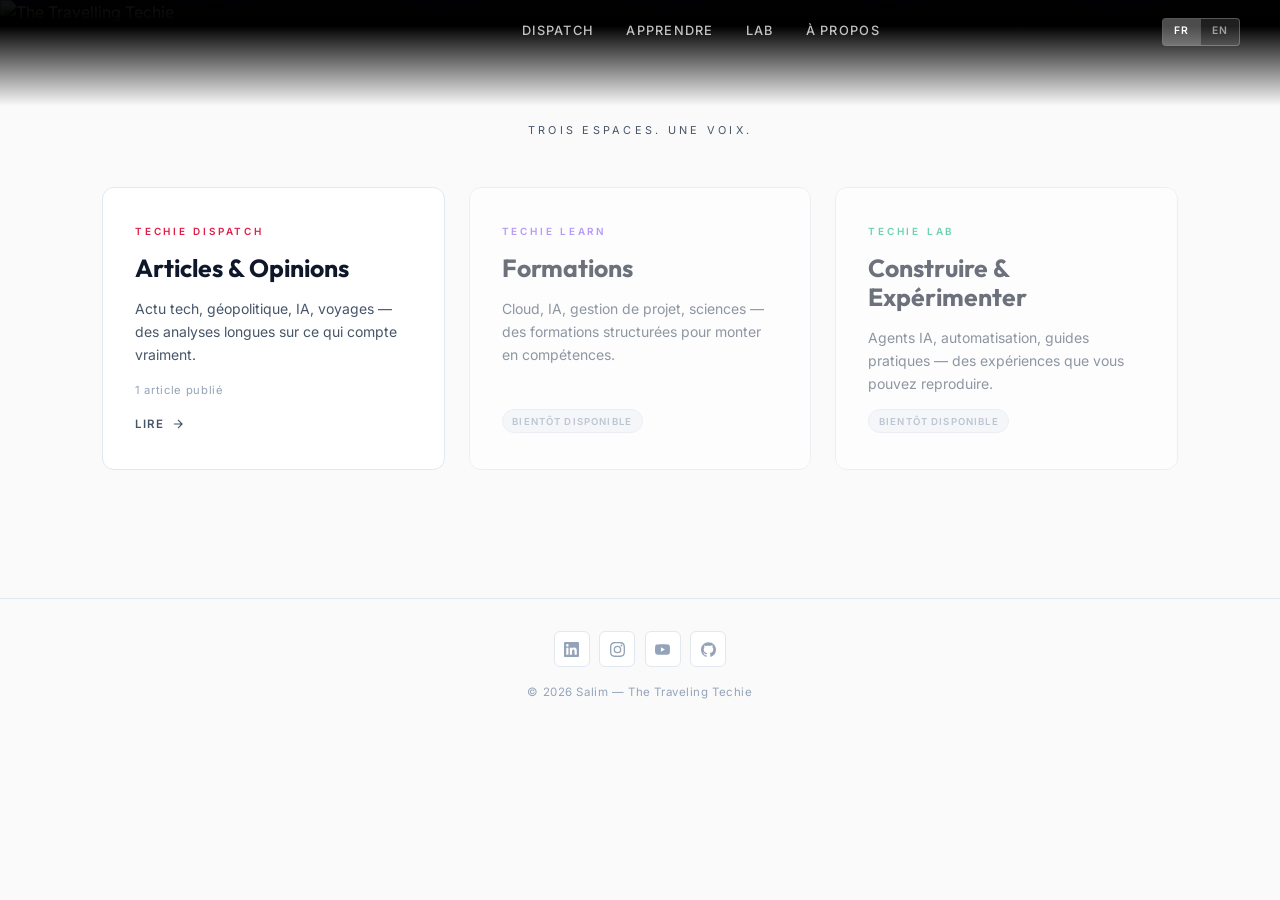
==== commit 5b05dca0: "fix: remove Microsoft Clarity from all pages + templates (GA4 only) User preference: minimize Micros" ====
--- a/index.html
+++ b/index.html
@@ -540,14 +540,6 @@
       gtag('js', new Date());
       gtag('config', 'GA4_MEASUREMENT_ID', { anonymize_ip: true });
     </script>
-    <!-- Microsoft Clarity -->
-    <script type="text/javascript">
-      (function(c,l,a,r,i,t,y){
-        c[a]=c[a]||function(){(c[a].q=c[a].q||[]).push(arguments)};
-        t=l.createElement(r);t.async=1;t.src="https://www.clarity.ms/tag/"+i;
-        y=l.getElementsByTagName(r)[0];y.parentNode.insertBefore(t,y);
-      })(window, document, "clarity", "script", "CLARITY_PROJECT_ID");
-    </script>
 </head>
 <body>
 
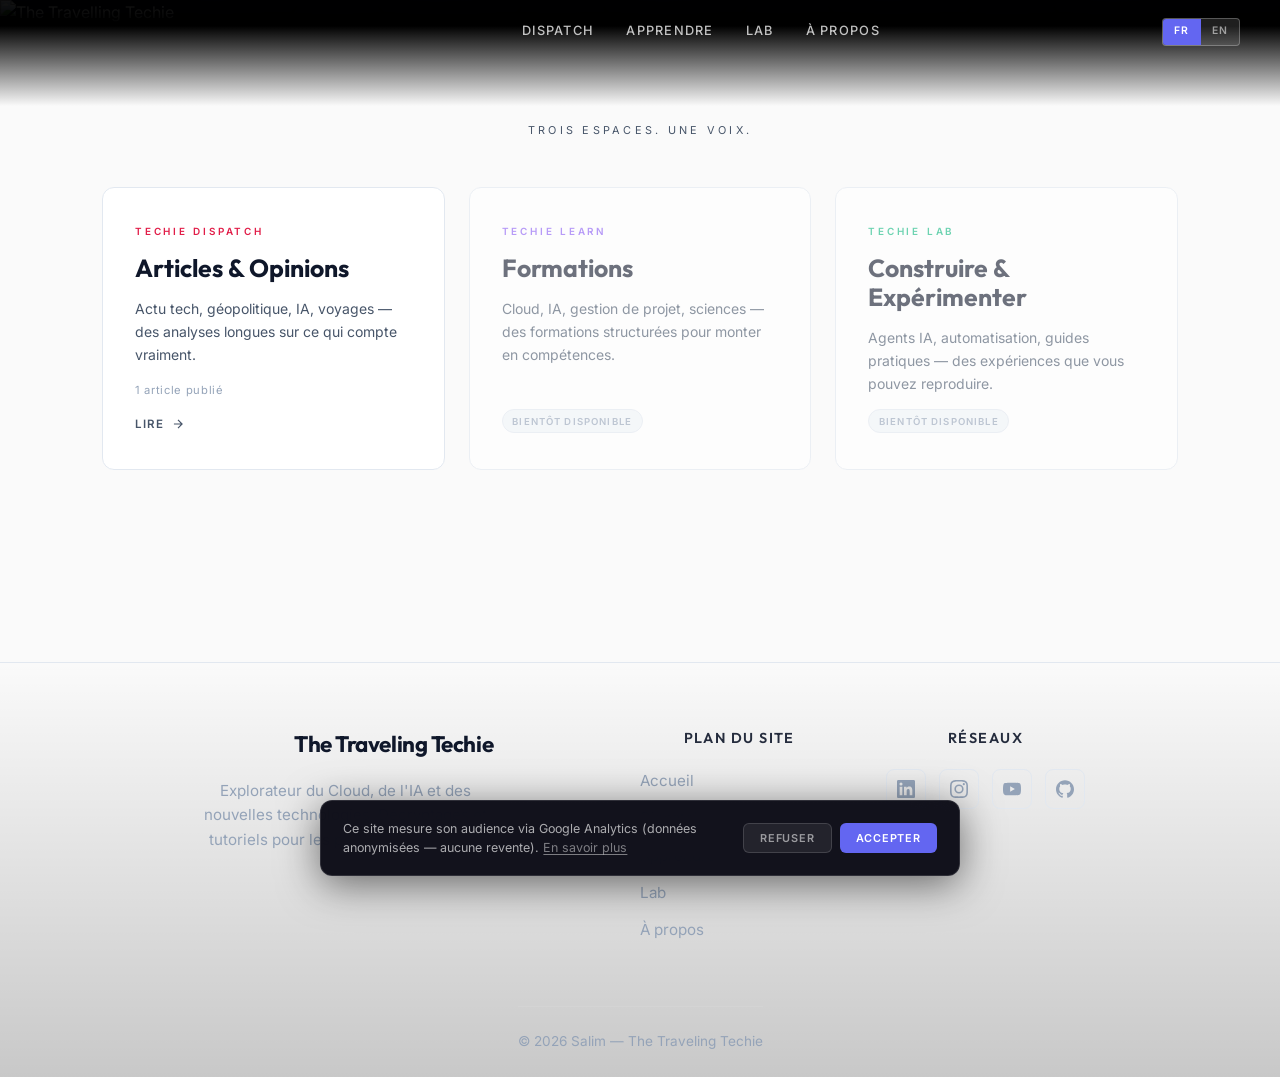
==== commit 81474834: "feat: GA4 with strict consent, mobile hamburger menu, dynamic footer sitemap and colors" ====
--- a/index.html
+++ b/index.html
@@ -1,61 +1,77 @@
-<!DOCTYPE html>
+﻿<!DOCTYPE html>
 <html lang="fr">
+
 <head>
     <meta charset="UTF-8">
     <meta name="viewport" content="width=device-width, initial-scale=1.0">
     <title>The Traveling Techie — par Salim</title>
-    <meta name="description" content="Tech, géopolitique, IA, voyages et le futur — dispatches, formations et expériences par Salim (SD).">
+    <meta name="description"
+        content="Tech, géopolitique, IA, voyages et le futur — dispatches, formations et expériences par Salim (SD).">
     <meta name="author" content="Salim">
     <meta property="og:title" content="The Traveling Techie">
     <meta property="og:description" content="Tech, géopolitique, IA, voyages et le futur — par Salim (SD).">
     <meta property="og:type" content="website">
     <meta property="og:url" content="https://thetravellingtechie.github.io/">
-    <meta property="og:image" content="https://thetravellingtechie.github.io/dispatch/trump-anthropic-ai-future/images/trump-anthropic-ai-future-at-stake.jpg">
+    <meta property="og:image"
+        content="https://thetravellingtechie.github.io/dispatch/trump-anthropic-ai-future/images/trump-anthropic-ai-future-at-stake.jpg">
     <meta property="og:site_name" content="The Traveling Techie">
     <meta name="twitter:card" content="summary_large_image">
     <meta name="twitter:title" content="The Traveling Techie">
     <meta name="twitter:description" content="Tech, géopolitique, IA, voyages et le futur — par Salim (SD).">
-    <meta name="twitter:image" content="https://thetravellingtechie.github.io/dispatch/trump-anthropic-ai-future/images/trump-anthropic-ai-future-at-stake.jpg">
+    <meta name="twitter:image"
+        content="https://thetravellingtechie.github.io/dispatch/trump-anthropic-ai-future/images/trump-anthropic-ai-future-at-stake.jpg">
     <meta name="twitter:creator" content="@sd_thetravellingtechie">
     <link rel="canonical" href="https://thetravellingtechie.github.io/">
     <meta name="robots" content="index, follow">
     <meta name="theme-color" content="#1e1b4b">
     <link rel="preconnect" href="https://fonts.googleapis.com">
     <link rel="preconnect" href="https://fonts.gstatic.com" crossorigin>
-    <link href="https://fonts.googleapis.com/css2?family=Outfit:wght@400;500;600;700;800&family=Inter:wght@400;500;600;700&display=swap" rel="stylesheet">
+    <link
+        href="https://fonts.googleapis.com/css2?family=Outfit:wght@400;500;600;700;800&family=Inter:wght@400;500;600;700&display=swap"
+        rel="stylesheet">
     <style>
         :root {
             /* Latitude — Galaxy Palette */
-            --bg:           #fafafa;
-            --bg-card:      #ffffff;
-            --bg-hover:     #f1f5f9;
-            --text:         #0f172a;
+            --bg: #fafafa;
+            --bg-card: #ffffff;
+            --bg-hover: #f1f5f9;
+            --text: #0f172a;
             --text-secondary: #475569;
-            --text-muted:   #94a3b8;
-            --border:       #e2e8f0;
+            --text-muted: #94a3b8;
+            --border: #e2e8f0;
             --border-light: #f1f5f9;
 
             /* Galaxy gradient stops */
-            --galaxy-deep:  #1e1b4b;
-            --galaxy-mid:   #312e81;
-            --galaxy-violet:#4f46e5;
-            --galaxy-purple:#7c3aed;
+            --galaxy-deep: #1e1b4b;
+            --galaxy-mid: #312e81;
+            --galaxy-violet: #4f46e5;
+            --galaxy-purple: #7c3aed;
 
             /* Primary accent */
-            --accent:       #6366f1;
-            --accent-soft:  rgba(99,102,241,0.1);
+            --accent: #6366f1;
+            --accent-soft: rgba(99, 102, 241, 0.1);
 
             /* Jewel accents per section */
-            --dispatch:     #e11d48;   /* ruby     */
-            --dispatch-soft:rgba(225,29,72,0.08);
-            --learn:        #8b5cf6;   /* violet   */
-            --learn-soft:   rgba(139,92,246,0.08);
-            --lab:          #10b981;   /* emerald  */
-            --lab-soft:     rgba(16,185,129,0.08);
-        }
-
-        * { margin: 0; padding: 0; box-sizing: border-box; }
-        html { scroll-behavior: smooth; }
+            --dispatch: #e11d48;
+            /* ruby     */
+            --dispatch-soft: rgba(225, 29, 72, 0.08);
+            --learn: #8b5cf6;
+            /* violet   */
+            --learn-soft: rgba(139, 92, 246, 0.08);
+            --lab: #10b981;
+            /* emerald  */
+            --lab-soft: rgba(16, 185, 129, 0.08);
+        }
+
+        * {
+            margin: 0;
+            padding: 0;
+            box-sizing: border-box;
+        }
+
+        html {
+            scroll-behavior: smooth;
+        }
 
         body {
             font-family: 'Inter', sans-serif;
@@ -68,7 +84,9 @@
         /* ── NAV ── */
         nav {
             position: fixed;
-            top: 0; left: 0; right: 0;
+            top: 0;
+            left: 0;
+            right: 0;
             padding: 1.1rem 2.5rem;
             display: flex;
             justify-content: space-between;
@@ -78,7 +96,7 @@
         }
 
         nav.scrolled {
-            background: rgba(250,250,250,0.92);
+            background: rgba(250, 250, 250, 0.92);
             border-bottom: 1px solid var(--border);
             backdrop-filter: blur(16px);
             -webkit-backdrop-filter: blur(16px);
@@ -95,10 +113,15 @@
             transition: color 0.3s;
         }
 
-        nav.scrolled .nav-logo { color: var(--text); }
+        nav.scrolled .nav-logo {
+            color: var(--text);
+        }
 
         /* Hide logo on homepage — image carries the brand */
-        .nav-logo { opacity: 0; pointer-events: none; }
+        .nav-logo {
+            opacity: 0;
+            pointer-events: none;
+        }
 
         .nav-center {
             display: flex;
@@ -109,25 +132,32 @@
         }
 
         .nav-center a {
-            color: rgba(255,255,255,0.75);
+            color: rgba(255, 255, 255, 0.75);
             text-decoration: none;
             transition: color 0.2s;
             font-family: 'Inter', sans-serif;
             font-weight: 500;
         }
 
-        .nav-center a:hover { color: #ffffff; }
-
-        nav.scrolled .nav-center a { color: var(--text-secondary); }
-        nav.scrolled .nav-center a:hover { color: var(--text); }
+        .nav-center a:hover {
+            color: #ffffff;
+        }
+
+        nav.scrolled .nav-center a {
+            color: var(--text-secondary);
+        }
+
+        nav.scrolled .nav-center a:hover {
+            color: var(--text);
+        }
 
         /* Language toggle */
         .lang-toggle {
             display: flex;
             align-items: center;
             gap: 0;
-            background: rgba(255,255,255,0.12);
-            border: 1px solid rgba(255,255,255,0.25);
+            background: rgba(255, 255, 255, 0.12);
+            border: 1px solid rgba(255, 255, 255, 0.25);
             border-radius: 4px;
             overflow: hidden;
             cursor: pointer;
@@ -145,16 +175,18 @@
             font-weight: 600;
             letter-spacing: 0.1em;
             text-transform: uppercase;
-            color: rgba(255,255,255,0.55);
+            color: rgba(255, 255, 255, 0.55);
             transition: all 0.2s;
             font-family: 'Inter', sans-serif;
             user-select: none;
         }
 
-        nav.scrolled .lang-toggle span { color: var(--text-muted); }
+        nav.scrolled .lang-toggle span {
+            color: var(--text-muted);
+        }
 
         .lang-toggle span.active {
-            background: rgba(255,255,255,0.2);
+            background: rgba(255, 255, 255, 0.2);
             color: #ffffff;
         }
 
@@ -163,7 +195,9 @@
             color: #ffffff;
         }
 
-        .lang-toggle:hover { opacity: 0.85; }
+        .lang-toggle:hover {
+            opacity: 0.85;
+        }
 
         /* ── HERO ── */
         .hero {
@@ -185,7 +219,7 @@
             content: '';
             position: absolute;
             inset: 0;
-            background: linear-gradient(to bottom, rgba(4,3,15,0.20) 0%, transparent 30%, transparent 70%, rgba(4,3,15,0.55) 100%);
+            background: linear-gradient(to bottom, rgba(4, 3, 15, 0.20) 0%, transparent 30%, transparent 70%, rgba(4, 3, 15, 0.55) 100%);
             pointer-events: none;
             z-index: 1;
         }
@@ -194,9 +228,11 @@
         .hero::after {
             content: '';
             position: absolute;
-            bottom: 0; left: 0; right: 0;
+            bottom: 0;
+            left: 0;
+            right: 0;
             height: 220px;
-            background: linear-gradient(to bottom, transparent, rgba(0,0,0,0.85) 80%, #000000);
+            background: linear-gradient(to bottom, transparent, rgba(0, 0, 0, 0.85) 80%, #000000);
             pointer-events: none;
             z-index: 3;
         }
@@ -204,7 +240,8 @@
         .hero-content {
             position: absolute;
             bottom: 3.5rem;
-            left: 0; right: 0;
+            left: 0;
+            right: 0;
             text-align: center;
             padding: 0 2rem;
             z-index: 4;
@@ -214,7 +251,8 @@
         #dragonCanvas {
             position: absolute;
             inset: 0;
-            width: 100%; height: 100%;
+            width: 100%;
+            height: 100%;
             pointer-events: none;
             z-index: 2;
             opacity: 0.28;
@@ -225,30 +263,65 @@
         .hero-line {
             width: 40px;
             height: 1px;
-            background: linear-gradient(90deg, rgba(147,197,253,0.85), transparent);
+            background: linear-gradient(90deg, rgba(147, 197, 253, 0.85), transparent);
             margin: 0 0 2rem;
         }
 
         /* ── Entrance animations ── */
         @keyframes revealUp {
-            from { opacity: 0; transform: translateY(22px); }
-            to   { opacity: 1; transform: translateY(0); }
-        }
+            from {
+                opacity: 0;
+                transform: translateY(22px);
+            }
+
+            to {
+                opacity: 1;
+                transform: translateY(0);
+            }
+        }
+
         @keyframes revealFade {
-            from { opacity: 0; }
-            to   { opacity: 1; }
-        }
+            from {
+                opacity: 0;
+            }
+
+            to {
+                opacity: 1;
+            }
+        }
+
         @keyframes cardReveal {
-            from { opacity: 0; transform: translateY(18px); }
-            to   { opacity: 1; transform: translateY(0); }
+            from {
+                opacity: 0;
+                transform: translateY(18px);
+            }
+
+            to {
+                opacity: 1;
+                transform: translateY(0);
+            }
         }
 
         /* Staggered hero content reveals */
-        .hero-line             { animation: revealFade 0.6s ease both 0.1s; }
-        .hero-content h1       { animation: revealUp 1s cubic-bezier(0.16,1,0.3,1) both 0.25s; }
-        .hero-sub              { animation: revealUp 0.9s cubic-bezier(0.16,1,0.3,1) both 0.45s; }
-        .hero-author           { animation: revealFade 0.8s ease both 0.65s; }
-        .hero-content .socials { animation: revealUp 0.8s cubic-bezier(0.16,1,0.3,1) both 0.8s; }
+        .hero-line {
+            animation: revealFade 0.6s ease both 0.1s;
+        }
+
+        .hero-content h1 {
+            animation: revealUp 1s cubic-bezier(0.16, 1, 0.3, 1) both 0.25s;
+        }
+
+        .hero-sub {
+            animation: revealUp 0.9s cubic-bezier(0.16, 1, 0.3, 1) both 0.45s;
+        }
+
+        .hero-author {
+            animation: revealFade 0.8s ease both 0.65s;
+        }
+
+        .hero-content .socials {
+            animation: revealUp 0.8s cubic-bezier(0.16, 1, 0.3, 1) both 0.8s;
+        }
 
         h1 {
             font-family: 'Outfit', sans-serif;
@@ -261,7 +334,7 @@
             -webkit-background-clip: text;
             -webkit-text-fill-color: transparent;
             background-clip: text;
-            filter: drop-shadow(0 2px 24px rgba(30,80,200,0.45));
+            filter: drop-shadow(0 2px 24px rgba(30, 80, 200, 0.45));
         }
 
         .hero-sub {
@@ -277,12 +350,14 @@
 
         .hero-author {
             font-size: 0.78rem;
-            color: rgba(255,255,255,0.45);
+            color: rgba(255, 255, 255, 0.45);
             letter-spacing: 0.06em;
             margin-bottom: 2.5rem;
         }
 
-        .hero-author strong { color: rgba(255,255,255,0.75); }
+        .hero-author strong {
+            color: rgba(255, 255, 255, 0.75);
+        }
 
         /* Social icons in hero */
         .socials {
@@ -296,25 +371,27 @@
             display: flex;
             align-items: center;
             justify-content: center;
-            width: 44px; height: 44px;
-            border: 1px solid rgba(255,255,255,0.55);
+            width: 44px;
+            height: 44px;
+            border: 1px solid rgba(255, 255, 255, 0.55);
             border-radius: 8px;
             color: #ffffff;
             text-decoration: none;
             transition: all 0.2s;
-            background: rgba(0,0,0,0.35);
+            background: rgba(0, 0, 0, 0.35);
             backdrop-filter: blur(6px);
         }
 
         .social-link:hover {
             border-color: #ffffff;
-            background: rgba(255,255,255,0.18);
+            background: rgba(255, 255, 255, 0.18);
             transform: translateY(-3px);
-            box-shadow: 0 4px 20px rgba(0,0,0,0.4);
+            box-shadow: 0 4px 20px rgba(0, 0, 0, 0.4);
         }
 
         .social-link svg {
-            width: 16px; height: 16px;
+            width: 16px;
+            height: 16px;
             fill: currentColor;
         }
 
@@ -322,6 +399,7 @@
         .sections-wrap {
             background: linear-gradient(to bottom, #000000 0, var(--bg) 5rem);
         }
+
         .sections {
             padding: 6rem 2rem 8rem;
             max-width: 1140px;
@@ -362,7 +440,9 @@
         .card::before {
             content: '';
             position: absolute;
-            top: 0; left: 0; right: 0;
+            top: 0;
+            left: 0;
+            right: 0;
             height: 3px;
             border-radius: 12px 12px 0 0;
             opacity: 0;
@@ -371,24 +451,50 @@
 
         .card:hover {
             transform: translateY(-4px);
-            box-shadow: 0 16px 40px rgba(15,23,42,0.1);
+            box-shadow: 0 16px 40px rgba(15, 23, 42, 0.1);
             border-color: transparent;
         }
 
-        .card:hover::before { opacity: 1; }
+        .card:hover::before {
+            opacity: 1;
+        }
 
         /* Per-section accent colors */
-        .card-dispatch .card-tag { color: var(--dispatch); }
-        .card-dispatch::before  { background: var(--dispatch); }
-        .card-dispatch:hover    { box-shadow: 0 16px 40px rgba(225,29,72,0.12); }
-
-        .card-learn .card-tag   { color: var(--learn); }
-        .card-learn::before     { background: linear-gradient(90deg, var(--learn), #f0c040); }
-        .card-learn:hover       { box-shadow: 0 16px 40px rgba(139,92,246,0.12); }
-
-        .card-lab .card-tag     { color: var(--lab); }
-        .card-lab::before       { background: var(--lab); }
-        .card-lab:hover         { box-shadow: 0 16px 40px rgba(16,185,129,0.12); }
+        .card-dispatch .card-tag {
+            color: var(--dispatch);
+        }
+
+        .card-dispatch::before {
+            background: var(--dispatch);
+        }
+
+        .card-dispatch:hover {
+            box-shadow: 0 16px 40px rgba(225, 29, 72, 0.12);
+        }
+
+        .card-learn .card-tag {
+            color: var(--learn);
+        }
+
+        .card-learn::before {
+            background: linear-gradient(90deg, var(--learn), #f0c040);
+        }
+
+        .card-learn:hover {
+            box-shadow: 0 16px 40px rgba(139, 92, 246, 0.12);
+        }
+
+        .card-lab .card-tag {
+            color: var(--lab);
+        }
+
+        .card-lab::before {
+            background: var(--lab);
+        }
+
+        .card-lab:hover {
+            box-shadow: 0 16px 40px rgba(16, 185, 129, 0.12);
+        }
 
         .card-tag {
             font-size: 0.62rem;
@@ -432,17 +538,30 @@
             font-family: 'Inter', sans-serif;
         }
 
-        .card-dispatch:hover .card-cta { color: var(--dispatch); }
-        .card-learn:hover .card-cta    { color: var(--learn); }
-        .card-lab:hover .card-cta      { color: var(--lab); }
+        .card-dispatch:hover .card-cta {
+            color: var(--dispatch);
+        }
+
+        .card-learn:hover .card-cta {
+            color: var(--learn);
+        }
+
+        .card-lab:hover .card-cta {
+            color: var(--lab);
+        }
 
         .card-cta svg {
-            width: 14px; height: 14px;
-            stroke: currentColor; fill: none; stroke-width: 2;
+            width: 14px;
+            height: 14px;
+            stroke: currentColor;
+            fill: none;
+            stroke-width: 2;
             transition: transform 0.2s;
         }
 
-        .card:hover .card-cta svg { transform: translateX(4px); }
+        .card:hover .card-cta svg {
+            transform: translateX(4px);
+        }
 
         .card.coming-soon {
             opacity: 0.6;
@@ -485,7 +604,8 @@
             display: flex;
             align-items: center;
             justify-content: center;
-            width: 36px; height: 36px;
+            width: 36px;
+            height: 36px;
             border: 1px solid var(--border);
             border-radius: 6px;
             color: var(--text-muted);
@@ -501,7 +621,8 @@
         }
 
         .footer-icon svg {
-            width: 15px; height: 15px;
+            width: 15px;
+            height: 15px;
             fill: currentColor;
         }
 
@@ -517,44 +638,386 @@
             transition: color 0.2s;
         }
 
-        .footer-copy a:hover { color: var(--accent); }
+        .footer-copy a:hover {
+            color: var(--accent);
+        }
 
         /* ── RESPONSIVE ── */
         @media (max-width: 768px) {
-            .cards { grid-template-columns: 1fr; gap: 1rem; }
-            .nav-center { display: none; }
-            nav { padding: 1rem 1.25rem; }
-            .hero-content { bottom: 1.5rem; }
+            .cards {
+                grid-template-columns: 1fr;
+                gap: 1rem;
+            }
+
+            .nav-center {
+                display: none;
+            }
+
+            nav {
+                padding: 1rem 1.25rem;
+            }
+
+            .hero-content {
+                bottom: 1.5rem;
+            }
+        }
+
+        /* ── Cookie consent banner ───────── */
+        #cookieBanner {
+            position: fixed;
+            bottom: 1.5rem;
+            left: 50%;
+            transform: translateX(-50%);
+            width: min(640px, calc(100vw - 2rem));
+            background: rgba(10, 10, 20, 0.96);
+            border: 1px solid rgba(255, 255, 255, 0.12);
+            border-radius: 12px;
+            padding: 1.1rem 1.4rem;
+            display: flex;
+            align-items: center;
+            justify-content: space-between;
+            gap: 1.25rem;
+            z-index: 9999;
+            backdrop-filter: blur(20px);
+            -webkit-backdrop-filter: blur(20px);
+            box-shadow: 0 8px 40px rgba(0, 0, 0, 0.55);
+            font-family: 'Inter', sans-serif;
+            transition: opacity 0.35s ease, transform 0.35s ease;
+        }
+
+        #cookieBanner.hidden {
+            opacity: 0;
+            transform: translateX(-50%) translateY(20px);
+            pointer-events: none;
+        }
+
+        #cookieBanner p {
+            font-size: 0.78rem;
+            color: rgba(255, 255, 255, 0.65);
+            margin: 0;
+            line-height: 1.55;
+            flex: 1;
+        }
+
+        #cookieBanner p a {
+            color: rgba(255, 255, 255, 0.45);
+            text-decoration: underline;
+            text-underline-offset: 2px;
+        }
+
+        .cookie-actions {
+            display: flex;
+            gap: 0.5rem;
+            flex-shrink: 0;
+        }
+
+        .cookie-btn {
+            padding: 0.42rem 1rem;
+            border-radius: 6px;
+            font-size: 0.68rem;
+            font-weight: 600;
+            letter-spacing: 0.07em;
+            text-transform: uppercase;
+            cursor: pointer;
+            border: none;
+            font-family: 'Inter', sans-serif;
+            transition: opacity 0.2s, transform 0.15s;
+            white-space: nowrap;
+        }
+
+        .cookie-btn:hover {
+            opacity: 0.8;
+            transform: translateY(-1px);
+        }
+
+        .cookie-btn-accept {
+            background: #6366f1;
+            color: #ffffff;
+        }
+
+        .cookie-btn-decline {
+            background: rgba(255, 255, 255, 0.07);
+            color: rgba(255, 255, 255, 0.55);
+            border: 1px solid rgba(255, 255, 255, 0.14);
+        }
+
+        @media (max-width: 540px) {
+            #cookieBanner {
+                flex-direction: column;
+                align-items: flex-start;
+                gap: 0.9rem;
+            }
+
+            .cookie-actions {
+                width: 100%;
+                justify-content: flex-end;
+            }
+        }
+    
+        /* Hamburger Menu */
+        .nav-hamburger {
+            display: none;
+            background: none;
+            border: none;
+            cursor: pointer;
+            padding: 0.5rem;
+            z-index: 1001;
+            position: relative;
+        }
+
+        .nav-hamburger span {
+            display: block;
+            width: 24px;
+            height: 2px;
+            background: var(--text);
+            margin: 5px 0;
+            transition: 0.3s;
+        }
+
+        nav:not(.scrolled) .nav-hamburger span {
+            background: #fff;
+        }
+
+        .nav-hamburger.active span:nth-child(1) {
+            transform: rotate(-45deg) translate(-5px, 5px);
+        }
+
+        .nav-hamburger.active span:nth-child(2) {
+            opacity: 0;
+        }
+
+        .nav-hamburger.active span:nth-child(3) {
+            transform: rotate(45deg) translate(-5px, -5px);
+        }
+
+        .nav-mobile-overlay {
+            position: fixed;
+            top: 0; left: 0; right: 0; bottom: 0;
+            background: var(--bg);
+            z-index: 1000;
+            display: flex;
+            flex-direction: column;
+            align-items: center;
+            justify-content: center;
+            gap: 2rem;
+            opacity: 0;
+            visibility: hidden;
+            transition: 0.3s;
+        }
+
+        .nav-mobile-overlay.active {
+            opacity: 1;
+            visibility: visible;
+        }
+
+        .nav-mobile-overlay a {
+            font-size: 1.5rem;
+            font-weight: 600;
+            text-transform: uppercase;
+            letter-spacing: 0.1em;
+            color: var(--text);
+            text-decoration: none;
+            font-family: 'Outfit', sans-serif;
+        }
+
+        @media (max-width: 768px) {
+            .nav-hamburger {
+                display: block;
+            }
+            .nav-center {
+                display: none;
+            }
+        }
+    
+        
+        /* â”€â”€ MODERN FOOTER â”€â”€ */
+        .footer-modern {
+            border-top: 1px solid var(--border);
+            padding: 4rem 2rem 1.5rem 2rem;
+            margin-top: 4rem;
+            background: linear-gradient(to bottom, transparent, rgba(0, 0, 0, 0.2));
+            color: var(--text);
+        }
+
+        .footer-content {
+            max-width: 1080px;
+            margin: 0 auto;
+            display: grid;
+            grid-template-columns: 2fr 1fr 1fr;
+            gap: 3rem;
+        }
+
+        .footer-col h3 {
+            font-family: 'Outfit', sans-serif;
+            font-size: 1.4rem;
+            font-weight: 700;
+            margin-bottom: 1rem;
+            color: var(--text);
+            letter-spacing: -0.02em;
+        }
+
+        .footer-col h4 {
+            font-family: 'Outfit', sans-serif;
+            font-size: 0.9rem;
+            font-weight: 600;
+            text-transform: uppercase;
+            letter-spacing: 0.1em;
+            color: var(--text);
+            margin-bottom: 1.2rem;
+            opacity: 0.9;
+        }
+
+        .footer-col p {
+            color: var(--text-muted);
+            font-size: 0.95rem;
+            line-height: 1.6;
+            max-width: 300px;
+        }
+
+        .footer-sitemap {
+            display: flex;
+            flex-direction: column;
+            gap: 0.8rem;
+        }
+
+        .footer-sitemap a {
+            color: var(--text-muted);
+            text-decoration: none;
+            font-size: 0.95rem;
+            transition: color 0.2s, transform 0.2s;
+            width: fit-content;
+        }
+
+        .footer-sitemap a:hover {
+            color: var(--accent);
+            transform: translateX(3px);
+        }
+
+        .footer-icons {
+            display: flex;
+            gap: 0.8rem;
+            flex-wrap: wrap;
+        }
+
+        .footer-icon {
+            display: flex;
+            align-items: center;
+            justify-content: center;
+            width: 40px;
+            height: 40px;
+            border: 1px solid var(--border);
+            border-radius: 8px;
+            color: var(--text-muted);
+            text-decoration: none;
+            transition: all 0.3s ease;
+            background: rgba(255, 255, 255, 0.02);
+        }
+
+        /* DYNAMIC ADAPTATION: Use the page's accent variable (dispatch, lab, or accent) */
+        .footer-icon:hover {
+            border-color: var(--accent, var(--dispatch, var(--lab, var(--learn, #6366f1))));
+            color: var(--accent, var(--dispatch, var(--lab, var(--learn, #6366f1))));
+            background: rgba(255, 255, 255, 0.05);
+            transform: translateY(-2px);
+            box-shadow: 0 4px 12px rgba(0,0,0,0.2);
+        }
+
+        .footer-icon svg {
+            width: 18px;
+            height: 18px;
+            fill: currentColor;
+        }
+
+        .footer-bottom {
+            max-width: 1080px;
+            margin: 3rem auto 0 auto;
+            padding-top: 1.5rem;
+            border-top: 1px solid rgba(255, 255, 255, 0.06);
+            display: flex;
+            justify-content: space-between;
+            align-items: center;
+            font-size: 0.85rem;
+            color: var(--text-muted);
+        }
+
+        @media (max-width: 768px) {
+            .footer-content {
+                grid-template-columns: 1fr;
+                gap: 2.5rem;
+                text-align: center;
+            }
+            .footer-col p {
+                margin: 0 auto;
+            }
+            .footer-sitemap {
+                align-items: center;
+            }
+            .footer-icons {
+                justify-content: center;
+            }
+            .footer-bottom {
+                flex-direction: column;
+                gap: 1rem;
+                text-align: center;
+            }
         }
     </style>
 
     <!-- ═══════════════════════════════════════════════════════
-         ANALYTICS — remplacer GA4_MEASUREMENT_ID et CLARITY_PROJECT_ID
+         ANALYTICS — remplacer G-M8CD1PMVMS et CLARITY_PROJECT_ID
          avant publication (voir _templates/TEMPLATES.md)
          ═══════════════════════════════════════════════════════ -->
-    <!-- GA4 -->
-    <script async src="https://www.googletagmanager.com/gtag/js?id=GA4_MEASUREMENT_ID"></script>
-    <script>
-      window.dataLayer = window.dataLayer || [];
-      function gtag(){dataLayer.push(arguments);}
-      gtag('js', new Date());
-      gtag('config', 'GA4_MEASUREMENT_ID', { anonymize_ip: true });
-    </script>
+
+    <!-- Dynamic Dominant Colors Override -->
+    <style>
+        .footer-icon:hover { border-color: var(--accent) !important; color: var(--accent) !important; }
+        .footer-sitemap a:hover { color: var(--accent) !important; text-decoration: underline; }
+        .footer-bottom a:hover { color: var(--accent) !important; }
+        
+        /* Language Toggle - active state */
+        nav.scrolled .lang-toggle span.active { background: var(--accent) !important; color: #fff !important; }
+        .lang-toggle span.active { background: var(--accent) !important; color: #fff !important; border-color: var(--accent) !important; }
+        
+        /* Language Toggle - text hover */
+        .lang-toggle span:hover { color: var(--accent) !important; }
+        .nav-lang button.active { color: var(--accent) !important; font-weight: 600 !important; }
+        .nav-lang button:hover { color: var(--accent) !important; }
+    </style>
 </head>
+
 <body>
-
+            <div class="nav-mobile-overlay" id="navMobileOverlay">
+        <a href="/dispatch/" data-fr="Dispatch" data-en="Dispatch">Dispatch</a>
+        <a href="/learn/"    data-fr="Apprendre" data-en="Learn">Apprendre</a>
+        <a href="/lab/"      data-fr="Lab" data-en="Lab">Lab</a>
+        <a href="/about/"    data-fr="&Agrave; propos" data-en="About">About</a>
+    </div>
+    <!-- Cookie consent (RGPD / GDPR) -->
+    <div id="cookieBanner" class="hidden" role="dialog" aria-live="polite" aria-label="Consentement cookies">
+      <p>Ce site mesure son audience via Google Analytics (donn&#233;es anonymis&#233;es &mdash; aucune revente). <a href="/about/" target="_blank" rel="noopener">En savoir plus</a></p>
+      <div class="cookie-actions">
+        <button class="cookie-btn cookie-btn-decline" id="cookieDecline">Refuser</button>
+        <button class="cookie-btn cookie-btn-accept" id="cookieAccept">Accepter</button>
+      </div>
+    </div>
     <nav id="navbar">
         <a href="/" class="nav-logo">The Traveling Techie</a>
         <div class="nav-center">
             <a href="/dispatch/" data-fr="Dispatch" data-en="Dispatch">Dispatch</a>
-            <a href="/learn/"    data-fr="Apprendre" data-en="Learn">Apprendre</a>
-            <a href="/lab/"      data-fr="Lab" data-en="Lab">Lab</a>
-            <a href="/about/"    data-fr="À propos" data-en="About">À propos</a>
+            <a href="/learn/" data-fr="Apprendre" data-en="Learn">Apprendre</a>
+            <a href="/lab/" data-fr="Lab" data-en="Lab">Lab</a>
+            <a href="/about/" data-fr="À propos" data-en="About">À propos</a>
         </div>
         <div class="lang-toggle" id="langToggle" role="button" aria-label="Toggle language" tabindex="0">
             <span id="langFR" class="active">FR</span>
             <span id="langEN">EN</span>
         </div>
+    
+                <button class="nav-hamburger" id="navHamburger" aria-label="Menu">
+            <span></span>
+            <span></span>
+            <span></span>
+        </button>
     </nav>
 
     <section class="hero">
@@ -562,103 +1025,159 @@
         <canvas id="dragonCanvas" aria-hidden="true"></canvas>
         <div class="hero-content">
             <div class="socials">
-                <a href="https://www.linkedin.com/in/salim-damien-le-bihan-cloud-enabler/" target="_blank" rel="noopener noreferrer" class="social-link" aria-label="LinkedIn">
-                    <svg viewBox="0 0 24 24"><path d="M20.447 20.452h-3.554v-5.569c0-1.328-.027-3.037-1.852-3.037-1.853 0-2.136 1.445-2.136 2.939v5.667H9.351V9h3.414v1.561h.046c.477-.9 1.637-1.85 3.37-1.85 3.601 0 4.267 2.37 4.267 5.455v6.286zM5.337 7.433a2.062 2.062 0 01-2.063-2.065 2.064 2.064 0 112.063 2.065zm1.782 13.019H3.555V9h3.564v11.452zM22.225 0H1.771C.792 0 0 .774 0 1.729v20.542C0 23.227.792 24 1.771 24h20.451C23.2 24 24 23.227 24 22.271V1.729C24 .774 23.2 0 22.222 0h.003z"/></svg>
+                <a href="https://www.linkedin.com/in/salim-damien-le-bihan-cloud-enabler/" target="_blank"
+                    rel="noopener noreferrer" class="social-link" aria-label="LinkedIn">
+                    <svg viewBox="0 0 24 24">
+                        <path
+                            d="M20.447 20.452h-3.554v-5.569c0-1.328-.027-3.037-1.852-3.037-1.853 0-2.136 1.445-2.136 2.939v5.667H9.351V9h3.414v1.561h.046c.477-.9 1.637-1.85 3.37-1.85 3.601 0 4.267 2.37 4.267 5.455v6.286zM5.337 7.433a2.062 2.062 0 01-2.063-2.065 2.064 2.064 0 112.063 2.065zm1.782 13.019H3.555V9h3.564v11.452zM22.225 0H1.771C.792 0 0 .774 0 1.729v20.542C0 23.227.792 24 1.771 24h20.451C23.2 24 24 23.227 24 22.271V1.729C24 .774 23.2 0 22.222 0h.003z" />
+                    </svg>
                 </a>
-                <a href="https://www.instagram.com/sd_thetravellingtechie/" target="_blank" rel="noopener noreferrer" class="social-link" aria-label="Instagram">
-                    <svg viewBox="0 0 24 24"><path d="M12 2.163c3.204 0 3.584.012 4.85.07 3.252.148 4.771 1.691 4.919 4.919.058 1.265.069 1.645.069 4.849 0 3.205-.012 3.584-.069 4.849-.149 3.225-1.664 4.771-4.919 4.919-1.266.058-1.644.07-4.85.07-3.204 0-3.584-.012-4.849-.07-3.26-.149-4.771-1.699-4.919-4.92-.058-1.265-.07-1.644-.07-4.849 0-3.204.013-3.583.07-4.849.149-3.227 1.664-4.771 4.919-4.919 1.266-.057 1.645-.069 4.849-.069zM12 0C8.741 0 8.333.014 7.053.072 2.695.272.273 2.69.073 7.052.014 8.333 0 8.741 0 12c0 3.259.014 3.668.072 4.948.2 4.358 2.618 6.78 6.98 6.98C8.333 23.986 8.741 24 12 24c3.259 0 3.668-.014 4.948-.072 4.354-.2 6.782-2.618 6.979-6.98.059-1.28.073-1.689.073-4.948 0-3.259-.014-3.667-.072-4.947-.196-4.354-2.617-6.78-6.979-6.98C15.668.014 15.259 0 12 0zm0 5.838a6.162 6.162 0 100 12.324 6.162 6.162 0 000-12.324zM12 16a4 4 0 110-8 4 4 0 010 8zm6.406-11.845a1.44 1.44 0 100 2.881 1.44 1.44 0 000-2.881z"/></svg>
+                <a href="https://www.instagram.com/sd_thetravellingtechie/" target="_blank" rel="noopener noreferrer"
+                    class="social-link" aria-label="Instagram">
+                    <svg viewBox="0 0 24 24">
+                        <path
+                            d="M12 2.163c3.204 0 3.584.012 4.85.07 3.252.148 4.771 1.691 4.919 4.919.058 1.265.069 1.645.069 4.849 0 3.205-.012 3.584-.069 4.849-.149 3.225-1.664 4.771-4.919 4.919-1.266.058-1.644.07-4.85.07-3.204 0-3.584-.012-4.849-.07-3.26-.149-4.771-1.699-4.919-4.92-.058-1.265-.07-1.644-.07-4.849 0-3.204.013-3.583.07-4.849.149-3.227 1.664-4.771 4.919-4.919 1.266-.057 1.645-.069 4.849-.069zM12 0C8.741 0 8.333.014 7.053.072 2.695.272.273 2.69.073 7.052.014 8.333 0 8.741 0 12c0 3.259.014 3.668.072 4.948.2 4.358 2.618 6.78 6.98 6.98C8.333 23.986 8.741 24 12 24c3.259 0 3.668-.014 4.948-.072 4.354-.2 6.782-2.618 6.979-6.98.059-1.28.073-1.689.073-4.948 0-3.259-.014-3.667-.072-4.947-.196-4.354-2.617-6.78-6.979-6.98C15.668.014 15.259 0 12 0zm0 5.838a6.162 6.162 0 100 12.324 6.162 6.162 0 000-12.324zM12 16a4 4 0 110-8 4 4 0 010 8zm6.406-11.845a1.44 1.44 0 100 2.881 1.44 1.44 0 000-2.881z" />
+                    </svg>
                 </a>
-                <a href="https://www.youtube.com/@lvlupwithsd" target="_blank" rel="noopener noreferrer" class="social-link" aria-label="YouTube">
-                    <svg viewBox="0 0 24 24"><path d="M23.498 6.186a3.016 3.016 0 00-2.122-2.136C19.505 3.545 12 3.545 12 3.545s-7.505 0-9.377.505A3.017 3.017 0 00.502 6.186C0 8.07 0 12 0 12s0 3.93.502 5.814a3.016 3.016 0 002.122 2.136c1.871.505 9.376.505 9.376.505s7.505 0 9.377-.505a3.015 3.015 0 002.122-2.136C24 15.93 24 12 24 12s0-3.93-.502-5.814zM9.545 15.568V8.432L15.818 12l-6.273 3.568z"/></svg>
+                <a href="https://www.youtube.com/@lvlupwithsd" target="_blank" rel="noopener noreferrer"
+                    class="social-link" aria-label="YouTube">
+                    <svg viewBox="0 0 24 24">
+                        <path
+                            d="M23.498 6.186a3.016 3.016 0 00-2.122-2.136C19.505 3.545 12 3.545 12 3.545s-7.505 0-9.377.505A3.017 3.017 0 00.502 6.186C0 8.07 0 12 0 12s0 3.93.502 5.814a3.016 3.016 0 002.122 2.136c1.871.505 9.376.505 9.376.505s7.505 0 9.377-.505a3.015 3.015 0 002.122-2.136C24 15.93 24 12 24 12s0-3.93-.502-5.814zM9.545 15.568V8.432L15.818 12l-6.273 3.568z" />
+                    </svg>
                 </a>
-                <a href="https://github.com/thetravellingtechie" target="_blank" rel="noopener noreferrer" class="social-link" aria-label="GitHub">
-                    <svg viewBox="0 0 24 24"><path d="M12 .297c-6.63 0-12 5.373-12 12 0 5.303 3.438 9.8 8.205 11.385.6.113.82-.258.82-.577 0-.285-.01-1.04-.015-2.04-3.338.724-4.042-1.61-4.042-1.61C4.422 18.07 3.633 17.7 3.633 17.7c-1.087-.744.084-.729.084-.729 1.205.084 1.838 1.236 1.838 1.236 1.07 1.835 2.809 1.305 3.495.998.108-.776.417-1.305.76-1.605-2.665-.3-5.466-1.332-5.466-5.93 0-1.31.465-2.38 1.235-3.22-.135-.303-.54-1.523.105-3.176 0 0 1.005-.322 3.3 1.23.96-.267 1.98-.399 3-.405 1.02.006 2.04.138 3 .405 2.28-1.552 3.285-1.23 3.285-1.23.645 1.653.24 2.873.12 3.176.765.84 1.23 1.91 1.23 3.22 0 4.61-2.805 5.625-5.475 5.92.42.36.81 1.096.81 2.22 0 1.606-.015 2.896-.015 3.286 0 .315.21.69.825.57C20.565 22.092 24 17.592 24 12.297c0-6.627-5.373-12-12-12"/></svg>
+                <a href="https://github.com/thetravellingtechie" target="_blank" rel="noopener noreferrer"
+                    class="social-link" aria-label="GitHub">
+                    <svg viewBox="0 0 24 24">
+                        <path
+                            d="M12 .297c-6.63 0-12 5.373-12 12 0 5.303 3.438 9.8 8.205 11.385.6.113.82-.258.82-.577 0-.285-.01-1.04-.015-2.04-3.338.724-4.042-1.61-4.042-1.61C4.422 18.07 3.633 17.7 3.633 17.7c-1.087-.744.084-.729.084-.729 1.205.084 1.838 1.236 1.838 1.236 1.07 1.835 2.809 1.305 3.495.998.108-.776.417-1.305.76-1.605-2.665-.3-5.466-1.332-5.466-5.93 0-1.31.465-2.38 1.235-3.22-.135-.303-.54-1.523.105-3.176 0 0 1.005-.322 3.3 1.23.96-.267 1.98-.399 3-.405 1.02.006 2.04.138 3 .405 2.28-1.552 3.285-1.23 3.285-1.23.645 1.653.24 2.873.12 3.176.765.84 1.23 1.91 1.23 3.22 0 4.61-2.805 5.625-5.475 5.92.42.36.81 1.096.81 2.22 0 1.606-.015 2.896-.015 3.286 0 .315.21.69.825.57C20.565 22.092 24 17.592 24 12.297c0-6.627-5.373-12-12-12" />
+                    </svg>
                 </a>
             </div>
         </div>
     </section>
 
     <div class="sections-wrap">
-    <section class="sections">
-        <p class="sections-label" data-fr="Trois espaces. Une voix." data-en="Three spaces. One voice.">Trois espaces. Une voix.</p>
-        <div class="cards">
-
-            <a href="/dispatch/" class="card card-dispatch">
-                <span class="card-tag">Techie Dispatch</span>
-                <h2 class="card-title" data-fr="Articles &amp; Opinions" data-en="Articles &amp; Opinions">Articles &amp; Opinions</h2>
-                <p class="card-desc" data-fr="Actu tech, géopolitique, IA, voyages — des analyses longues sur ce qui compte vraiment." data-en="Tech news, geopolitics, AI, travels — long-form takes on what matters.">
-                    Actu tech, géopolitique, IA, voyages — des analyses longues sur ce qui compte vraiment.
-                </p>
-                <p class="card-meta" data-fr="1 article publié" data-en="1 article published">1 article publié</p>
-                <span class="card-cta">
-                    <span data-fr="Lire" data-en="Read">Lire</span>
-                    <svg viewBox="0 0 24 24"><path d="M5 12h14M12 5l7 7-7 7"/></svg>
-                </span>
-            </a>
-
-            <div class="card card-learn coming-soon">
-                <span class="card-tag">Techie Learn</span>
-                <h2 class="card-title" data-fr="Formations" data-en="Courses">Formations</h2>
-                <p class="card-desc" data-fr="Cloud, IA, gestion de projet, sciences — des formations structurées pour monter en compétences." data-en="Cloud, AI, project management, sciences — structured courses to level up your skills.">
-                    Cloud, IA, gestion de projet, sciences — des formations structurées pour monter en compétences.
-                </p>
-                <span class="badge" data-fr="Bientôt disponible" data-en="Coming soon">Bientôt disponible</span>
+        <section class="sections">
+            <p class="sections-label" data-fr="Trois espaces. Une voix." data-en="Three spaces. One voice.">Trois
+                espaces. Une voix.</p>
+            <div class="cards">
+
+                <a href="/dispatch/" class="card card-dispatch">
+                    <span class="card-tag">Techie Dispatch</span>
+                    <h2 class="card-title" data-fr="Articles &amp; Opinions" data-en="Articles &amp; Opinions">Articles
+                        &amp; Opinions</h2>
+                    <p class="card-desc"
+                        data-fr="Actu tech, géopolitique, IA, voyages — des analyses longues sur ce qui compte vraiment."
+                        data-en="Tech news, geopolitics, AI, travels — long-form takes on what matters.">
+                        Actu tech, géopolitique, IA, voyages — des analyses longues sur ce qui compte vraiment.
+                    </p>
+                    <p class="card-meta" data-fr="1 article publié" data-en="1 article published">1 article publié</p>
+                    <span class="card-cta">
+                        <span data-fr="Lire" data-en="Read">Lire</span>
+                        <svg viewBox="0 0 24 24">
+                            <path d="M5 12h14M12 5l7 7-7 7" />
+                        </svg>
+                    </span>
+                </a>
+
+                <div class="card card-learn coming-soon">
+                    <span class="card-tag">Techie Learn</span>
+                    <h2 class="card-title" data-fr="Formations" data-en="Courses">Formations</h2>
+                    <p class="card-desc"
+                        data-fr="Cloud, IA, gestion de projet, sciences — des formations structurées pour monter en compétences."
+                        data-en="Cloud, AI, project management, sciences — structured courses to level up your skills.">
+                        Cloud, IA, gestion de projet, sciences — des formations structurées pour monter en compétences.
+                    </p>
+                    <span class="badge" data-fr="Bientôt disponible" data-en="Coming soon">Bientôt disponible</span>
+                </div>
+
+                <div class="card card-lab coming-soon">
+                    <span class="card-tag">Techie Lab</span>
+                    <h2 class="card-title" data-fr="Construire &amp; Expérimenter" data-en="Build &amp; Experiment">
+                        Construire &amp; Expérimenter</h2>
+                    <p class="card-desc"
+                        data-fr="Agents IA, automatisation, guides pratiques — des expériences que vous pouvez reproduire."
+                        data-en="AI agents, automation, how-to guides — practical experiments you can replicate.">
+                        Agents IA, automatisation, guides pratiques — des expériences que vous pouvez reproduire.
+                    </p>
+                    <span class="badge" data-fr="Bientôt disponible" data-en="Coming soon">Bientôt disponible</span>
+                </div>
+
             </div>
-
-            <div class="card card-lab coming-soon">
-                <span class="card-tag">Techie Lab</span>
-                <h2 class="card-title" data-fr="Construire &amp; Expérimenter" data-en="Build &amp; Experiment">Construire &amp; Expérimenter</h2>
-                <p class="card-desc" data-fr="Agents IA, automatisation, guides pratiques — des expériences que vous pouvez reproduire." data-en="AI agents, automation, how-to guides — practical experiments you can replicate.">
-                    Agents IA, automatisation, guides pratiques — des expériences que vous pouvez reproduire.
-                </p>
-                <span class="badge" data-fr="Bientôt disponible" data-en="Coming soon">Bientôt disponible</span>
-            </div>
-
-        </div>
-    </section>
+        </section>
     </div>
 
-    <footer>
-        <div class="footer-icons">
-            <a href="https://www.linkedin.com/in/salim-damien-le-bihan-cloud-enabler/" target="_blank" rel="noopener noreferrer" class="footer-icon" aria-label="LinkedIn">
-                <svg viewBox="0 0 24 24"><path d="M20.447 20.452h-3.554v-5.569c0-1.328-.027-3.037-1.852-3.037-1.853 0-2.136 1.445-2.136 2.939v5.667H9.351V9h3.414v1.561h.046c.477-.9 1.637-1.85 3.37-1.85 3.601 0 4.267 2.37 4.267 5.455v6.286zM5.337 7.433a2.062 2.062 0 01-2.063-2.065 2.064 2.064 0 112.063 2.065zm1.782 13.019H3.555V9h3.564v11.452zM22.225 0H1.771C.792 0 0 .774 0 1.729v20.542C0 23.227.792 24 1.771 24h20.451C23.2 24 24 23.227 24 22.271V1.729C24 .774 23.2 0 22.222 0h.003z"/></svg>
-            </a>
-            <a href="https://www.instagram.com/sd_thetravellingtechie/" target="_blank" rel="noopener noreferrer" class="footer-icon" aria-label="Instagram">
-                <svg viewBox="0 0 24 24"><path d="M12 2.163c3.204 0 3.584.012 4.85.07 3.252.148 4.771 1.691 4.919 4.919.058 1.265.069 1.645.069 4.849 0 3.205-.012 3.584-.069 4.849-.149 3.225-1.664 4.771-4.919 4.919-1.266.058-1.644.07-4.85.07-3.204 0-3.584-.012-4.849-.07-3.26-.149-4.771-1.699-4.919-4.92-.058-1.265-.07-1.644-.07-4.849 0-3.204.013-3.583.07-4.849.149-3.227 1.664-4.771 4.919-4.919 1.266-.057 1.645-.069 4.849-.069zM12 0C8.741 0 8.333.014 7.053.072 2.695.272.273 2.69.073 7.052.014 8.333 0 8.741 0 12c0 3.259.014 3.668.072 4.948.2 4.358 2.618 6.78 6.98 6.98C8.333 23.986 8.741 24 12 24c3.259 0 3.668-.014 4.948-.072 4.354-.2 6.782-2.618 6.979-6.98.059-1.28.073-1.689.073-4.948 0-3.259-.014-3.667-.072-4.947-.196-4.354-2.617-6.78-6.979-6.98C15.668.014 15.259 0 12 0zm0 5.838a6.162 6.162 0 100 12.324 6.162 6.162 0 000-12.324zM12 16a4 4 0 110-8 4 4 0 010 8zm6.406-11.845a1.44 1.44 0 100 2.881 1.44 1.44 0 000-2.881z"/></svg>
-            </a>
-            <a href="https://www.youtube.com/@lvlupwithsd" target="_blank" rel="noopener noreferrer" class="footer-icon" aria-label="YouTube">
-                <svg viewBox="0 0 24 24"><path d="M23.498 6.186a3.016 3.016 0 00-2.122-2.136C19.505 3.545 12 3.545 12 3.545s-7.505 0-9.377.505A3.017 3.017 0 00.502 6.186C0 8.07 0 12 0 12s0 3.93.502 5.814a3.016 3.016 0 002.122 2.136c1.871.505 9.376.505 9.376.505s7.505 0 9.377-.505a3.015 3.015 0 002.122-2.136C24 15.93 24 12 24 12s0-3.93-.502-5.814zM9.545 15.568V8.432L15.818 12l-6.273 3.568z"/></svg>
-            </a>
-            <a href="https://github.com/thetravellingtechie" target="_blank" rel="noopener noreferrer" class="footer-icon" aria-label="GitHub">
-                <svg viewBox="0 0 24 24"><path d="M12 .297c-6.63 0-12 5.373-12 12 0 5.303 3.438 9.8 8.205 11.385.6.113.82-.258.82-.577 0-.285-.01-1.04-.015-2.04-3.338.724-4.042-1.61-4.042-1.61C4.422 18.07 3.633 17.7 3.633 17.7c-1.087-.744.084-.729.084-.729 1.205.084 1.838 1.236 1.838 1.236 1.07 1.835 2.809 1.305 3.495.998.108-.776.417-1.305.76-1.605-2.665-.3-5.466-1.332-5.466-5.93 0-1.31.465-2.38 1.235-3.22-.135-.303-.54-1.523.105-3.176 0 0 1.005-.322 3.3 1.23.96-.267 1.98-.399 3-.405 1.02.006 2.04.138 3 .405 2.28-1.552 3.285-1.23 3.285-1.23.645 1.653.24 2.873.12 3.176.765.84 1.23 1.91 1.23 3.22 0 4.61-2.805 5.625-5.475 5.92.42.36.81 1.096.81 2.22 0 1.606-.015 2.896-.015 3.286 0 .315.21.69.825.57C20.565 22.092 24 17.592 24 12.297c0-6.627-5.373-12-12-12"/></svg>
-            </a>
-        </div>
-        <p class="footer-copy">&copy; 2026 Salim &mdash; <a href="/">The Traveling Techie</a></p>
+                    <footer class="footer-modern">
+        <div class="footer-content">
+            <div class="footer-col footer-brand-col">
+                <h3>The Traveling Techie</h3>
+                <p data-fr="Explorateur du Cloud, de l'IA et des nouvelles technologies. D&eacute;cryptages et tutoriels pour les professionnels tech." 
+                   data-en="Explorer of Cloud, AI and new technologies. Analysis and tutorials for tech professionals.">
+                    Explorateur du Cloud, de l'IA et des nouvelles technologies. D&eacute;cryptages et tutoriels pour les professionnels tech.
+                </p>
+            </div>
+            
+            <div class="footer-col footer-links-col">
+                <h4 data-fr="Plan du site" data-en="Sitemap">Plan du site</h4>
+                <div class="footer-sitemap">
+                    <a href="/"          data-fr="Accueil"   data-en="Home">Accueil</a>
+                    <a href="/dispatch/" data-fr="Dispatch"  data-en="Dispatch">Dispatch</a>
+                    <a href="/learn/"    data-fr="Apprendre" data-en="Learn">Apprendre</a>
+                    <a href="/lab/"      data-fr="Lab"       data-en="Lab">Lab</a>
+                    <a href="/about/"    data-fr="&Agrave; propos" data-en="About">&Agrave; propos</a>
+                </div>
+            </div>
+
+            <div class="footer-col footer-social-col">
+                <h4 data-fr="R&eacute;seaux" data-en="Socials">R&eacute;seaux</h4>
+                <div class="footer-icons">
+                    <a href="https://www.linkedin.com/in/salim-damien-le-bihan-cloud-enabler/" target="_blank" rel="noopener noreferrer" class="footer-icon" aria-label="LinkedIn">
+                        <svg viewBox="0 0 24 24"><path d="M20.447 20.452h-3.554v-5.569c0-1.328-.027-3.037-1.852-3.037-1.853 0-2.136 1.445-2.136 2.939v5.667H9.351V9h3.414v1.561h.046c.477-.9 1.637-1.85 3.37-1.85 3.601 0 4.267 2.37 4.267 5.455v6.286zM5.337 7.433a2.062 2.062 0 01-2.063-2.065 2.064 2.064 0 112.063 2.065zm1.782 13.019H3.555V9h3.564v11.452zM22.225 0H1.771C.792 0 0 .774 0 1.729v20.542C0 23.227.792 24 1.771 24h20.451C23.2 24 24 23.227 24 22.271V1.729C24 .774 23.2 0 22.222 0h.003z" /></svg>
+                    </a>
+                    <a href="https://www.instagram.com/sd_thetravellingtechie/" target="_blank" rel="noopener noreferrer" class="footer-icon" aria-label="Instagram">
+                        <svg viewBox="0 0 24 24"><path d="M12 2.163c3.204 0 3.584.012 4.85.07 3.252.148 4.771 1.691 4.919 4.919.058 1.265.069 1.645.069 4.849 0 3.205-.012 3.584-.069 4.849-.149 3.225-1.664 4.771-4.919 4.919-1.266.058-1.644.07-4.85.07-3.204 0-3.584-.012-4.849-.07-3.26-.149-4.771-1.699-4.919-4.92-.058-1.265-.07-1.644-.07-4.849 0-3.204.013-3.583.07-4.849.149-3.227 1.664-4.771 4.919-4.919 1.266-.057 1.645-.069 4.849-.069zM12 0C8.741 0 8.333.014 7.053.072 2.695.272.273 2.69.073 7.052.014 8.333 0 8.741 0 12c0 3.259.014 3.668.072 4.948.2 4.358 2.618 6.78 6.98 6.98C8.333 23.986 8.741 24 12 24c3.259 0 3.668-.014 4.948-.072 4.354-.2 6.782-2.618 6.979-6.98.059-1.28.073-1.689.073-4.948 0-3.259-.014-3.667-.072-4.947-.196-4.354-2.617-6.78-6.979-6.98C15.668.014 15.259 0 12 0zm0 5.838a6.162 6.162 0 100 12.324 6.162 6.162 0 000-12.324zM12 16a4 4 0 110-8 4 4 0 010 8zm6.406-11.845a1.44 1.44 0 100 2.881 1.44 1.44 0 000-2.881z" /></svg>
+                    </a>
+                    <a href="https://www.youtube.com/@lvlupwithsd" target="_blank" rel="noopener noreferrer" class="footer-icon" aria-label="YouTube">
+                        <svg viewBox="0 0 24 24"><path d="M23.498 6.186a3.016 3.016 0 00-2.122-2.136C19.505 3.545 12 3.545 12 3.545s-7.505 0-9.377.505A3.017 3.017 0 00.502 6.186C0 8.07 0 12 0 12s0 3.93.502 5.814a3.016 3.016 0 002.122 2.136c1.871.505 9.376.505 9.376.505s7.505 0 9.377-.505a3.015 3.015 0 002.122-2.136C24 15.93 24 12 24 12s0-3.93-.502-5.814zM9.545 15.568V8.432L15.818 12l-6.273 3.568z" /></svg>
+                    </a>
+                    <a href="https://github.com/thetravellingtechie" target="_blank" rel="noopener noreferrer" class="footer-icon" aria-label="GitHub">
+                        <svg viewBox="0 0 24 24"><path d="M12 .297c-6.63 0-12 5.373-12 12 0 5.303 3.438 9.8 8.205 11.385.6.113.82-.258.82-.577 0-.285-.01-1.04-.015-2.04-3.338.724-4.042-1.61-4.042-1.61C4.422 18.07 3.633 17.7 3.633 17.7c-1.087-.744.084-.729.084-.729 1.205.084 1.838 1.236 1.838 1.236 1.07 1.835 2.809 1.305 3.495.998.108-.776.417-1.305.76-1.605-2.665-.3-5.466-1.332-5.466-5.93 0-1.31.465-2.38 1.235-3.22-.135-.303-.54-1.523.105-3.176 0 0 1.005-.322 3.3 1.23.96-.267 1.98-.399 3-.405 1.02.006 2.04.138 3 .405 2.28-1.552 3.285-1.23 3.285-1.23.645 1.653.24 2.873.12 3.176.765.84 1.23 1.91 1.23 3.22 0 4.61-2.805 5.625-5.475 5.92.42.36.81 1.096.81 2.22 0 1.606-.015 2.896-.015 3.286 0 .315.21.69.825.57C20.565 22.092 24 17.592 24 12.297c0-6.627-5.373-12-12-12" /></svg>
+                    </a>
+                </div>
+            </div>
+        </div>
+        <div class="footer-bottom">
+            <p>&copy; 2026 Salim &mdash; The Traveling Techie</p>
+            <div class="footer-bottom-links">
+                <!-- Links here -->
+            </div>
+        </div>
     </footer>
 
     <script>
         // ── Dragon Scale Canvas ──
         (function () {
             const canvas = document.getElementById('dragonCanvas');
-            const ctx    = canvas.getContext('2d');
-            const hero   = document.querySelector('.hero');
+            const ctx = canvas.getContext('2d');
+            const hero = document.querySelector('.hero');
 
             let W = 0, H = 0, hexes = [], waves = [];
             let mouseX = -9999, mouseY = -9999;
             let t = 0, wakeUp = 0;
 
             // Flat-top hexagon grid
-            const R   = 75;                        // circumradius (px)
-            const S3  = Math.sqrt(3);
-            const CX  = R * 1.5;                   // column x-spacing
-            const CY  = R * S3;                    // row y-spacing
+            const R = 75;                        // circumradius (px)
+            const S3 = Math.sqrt(3);
+            const CX = R * 1.5;                   // column x-spacing
+            const CY = R * S3;                    // row y-spacing
             const GAP = 2;                         // groove between scales
 
             // Draws a flat-top hexagon path centered at (cx, cy)
             function hexPath(cx, cy, r) {
                 ctx.beginPath();
                 for (let i = 0; i < 6; i++) {
-                    const a  = (Math.PI / 3) * i;
+                    const a = (Math.PI / 3) * i;
                     const px = cx + r * Math.cos(a);
                     const py = cy + r * Math.sin(a);
                     i === 0 ? ctx.moveTo(px, py) : ctx.lineTo(px, py);
@@ -667,7 +1186,7 @@
             }
 
             function resize() {
-                W = canvas.width  = hero.offsetWidth;
+                W = canvas.width = hero.offsetWidth;
                 H = canvas.height = hero.offsetHeight;
                 buildGrid();
             }
@@ -679,8 +1198,8 @@
                 for (let col = -1; col < cols; col++) {
                     for (let row = -1; row < rows; row++) {
                         hexes.push({
-                            cx:   col * CX,
-                            cy:   row * CY + (col % 2 === 0 ? 0 : CY / 2),
+                            cx: col * CX,
+                            cy: row * CY + (col % 2 === 0 ? 0 : CY / 2),
                             glow: 0
                         });
                     }
@@ -704,18 +1223,18 @@
                 const grad = ctx.createRadialGradient(sx, sy, 0, cx, cy, r);
 
                 // Colour channels: deep indigo → electric violet-indigo on activation
-                const cr = Math.floor(14  + G * 118);   // dark indigo → violet
-                const cg = Math.floor(10  + G * 95);    // less green = more purple feel
-                const cb = Math.floor(55  + G * 195);   // strong blue throughout
+                const cr = Math.floor(14 + G * 118);   // dark indigo → violet
+                const cg = Math.floor(10 + G * 95);    // less green = more purple feel
+                const cb = Math.floor(55 + G * 195);   // strong blue throughout
 
                 // Specular peak (lavender-white)
-                grad.addColorStop(0,    `rgba(${Math.min(255, cr + 88)}, ${Math.min(255, cg + 68)}, 255, ${0.18 + G * 0.72})`);
+                grad.addColorStop(0, `rgba(${Math.min(255, cr + 88)}, ${Math.min(255, cg + 68)}, 255, ${0.18 + G * 0.72})`);
                 // Mid dome (indigo)
                 grad.addColorStop(0.28, `rgba(${cr}, ${cg}, ${cb}, ${0.70 + G * 0.22})`);
                 // Base plate (dark violet)
                 grad.addColorStop(0.75, `rgba(${Math.floor(cr * 0.30)}, ${Math.floor(cg * 0.22)}, ${Math.floor(cb * 0.38)}, 0.88)`);
                 // Edge groove (near-black indigo)
-                grad.addColorStop(1,    `rgba(4, 3, 18, 0.97)`);
+                grad.addColorStop(1, `rgba(4, 3, 18, 0.97)`);
 
                 hexPath(cx, cy, r);
                 ctx.fillStyle = grad;
@@ -731,7 +1250,7 @@
                 if (G > 0.04) {
                     ctx.beginPath();
                     for (let i = 3; i <= 6; i++) {
-                        const a  = (Math.PI / 3) * (i % 6);
+                        const a = (Math.PI / 3) * (i % 6);
                         const px = cx + r * Math.cos(a);
                         const py = cy + r * Math.sin(a);
                         i === 3 ? ctx.moveTo(px, py) : ctx.lineTo(px, py);
@@ -751,21 +1270,21 @@
             }
 
             function frame() {
-                t      += 0.016;
-                wakeUp  = Math.min(1, wakeUp + 0.009); // ~1.8s fade-in
+                t += 0.016;
+                wakeUp = Math.min(1, wakeUp + 0.009); // ~1.8s fade-in
                 ctx.clearRect(0, 0, W, H);
                 ctx.globalAlpha = wakeUp;
 
                 hexes.forEach(h => {
                     // Mouse proximity glow
-                    const md  = Math.hypot(h.cx - mouseX, h.cy - mouseY);
-                    const pr  = Math.max(0, 1 - md / 210);
+                    const md = Math.hypot(h.cx - mouseX, h.cy - mouseY);
+                    const pr = Math.max(0, 1 - md / 210);
                     const spr = pr * pr * (3 - 2 * pr);   // smoothstep
 
                     // Click-ripple waves
                     let ripple = 0;
                     waves.forEach(w => {
-                        const wd  = Math.hypot(h.cx - w.ox, h.cy - w.oy);
+                        const wd = Math.hypot(h.cx - w.ox, h.cy - w.oy);
                         const rel = Math.abs(wd - w.radius) / 62;
                         ripple = Math.max(ripple, Math.max(0, 1 - rel) * w.str);
                     });
@@ -816,8 +1335,8 @@
             const cardObs = new IntersectionObserver((entries, obs) => {
                 entries.forEach(entry => {
                     if (!entry.isIntersecting) return;
-                    const card  = entry.target;
-                    const idx   = allCards.indexOf(card);
+                    const card = entry.target;
+                    const idx = allCards.indexOf(card);
                     const delay = (idx * 0.12).toFixed(2);
                     card.style.animation = `cardReveal 0.65s cubic-bezier(0.16,1,0.3,1) ${delay}s both`;
                     card.addEventListener('animationend', () => {
@@ -891,6 +1410,79 @@
         // Apply saved language on load
         applyLang(currentLang);
     </script>
-
-</body>
-</html>
+
+    <!-- Analytics consent manager (Approach A / RGPD) -->
+    <script>
+      (function () {
+        var ID  = 'G-M8CD1PMVMS';
+        var KEY = 'ttt-analytics-consent';
+        var banner = document.getElementById('cookieBanner');
+
+        function loadGA4() {
+          if (window._ga4loaded) return;
+          window._ga4loaded = true;
+          var s = document.createElement('script');
+          s.async = true;
+          s.src = 'https://www.googletagmanager.com/gtag/js?id=' + ID;
+          document.head.appendChild(s);
+          window.dataLayer = window.dataLayer || [];
+          function gtag() { dataLayer.push(arguments); }
+          window.gtag = gtag;
+          gtag('js', new Date());
+          gtag('config', ID, { anonymize_ip: true, cookie_flags: 'SameSite=None;Secure' });
+        }
+
+        function hideBanner() {
+          if (!banner) return;
+          banner.classList.add('hidden');
+          setTimeout(function () { if (banner) banner.style.display = 'none'; }, 380);
+        }
+
+        var c = localStorage.getItem(KEY);
+        if (c === 'granted') {
+          loadGA4();
+          if (banner) banner.style.display = 'none';
+        } else if (c === 'denied') {
+          if (banner) banner.style.display = 'none';
+        } else {
+          setTimeout(function () { if (banner) banner.classList.remove('hidden'); }, 900);
+        }
+
+        var btnA = document.getElementById('cookieAccept');
+        var btnD = document.getElementById('cookieDecline');
+        if (btnA) btnA.addEventListener('click', function () {
+          localStorage.setItem(KEY, 'granted'); loadGA4(); hideBanner();
+        });
+        if (btnD) btnD.addEventListener('click', function () {
+          localStorage.setItem(KEY, 'denied'); hideBanner();
+        });
+      })();
+    </script>
+    <!-- Mobile menu toggle logic -->
+    <script id="hamburger-js">
+        (function() {
+            const hamburger = document.getElementById('navHamburger');
+            const overlay = document.getElementById('navMobileOverlay');
+            const body = document.body;
+
+            if (hamburger && overlay) {
+                hamburger.addEventListener('click', function() {
+                    hamburger.classList.toggle('active');
+                    overlay.classList.toggle('active');
+                    body.style.overflow = overlay.classList.contains('active') ? 'hidden' : '';
+                });
+
+                // Close menu when a link is clicked
+                overlay.querySelectorAll('a').forEach(function(link) {
+                    link.addEventListener('click', function() {
+                        hamburger.classList.remove('active');
+                        overlay.classList.remove('active');
+                        body.style.overflow = '';
+                    });
+                });
+            }
+        })();
+    </script>
+    </body>
+
+</html>
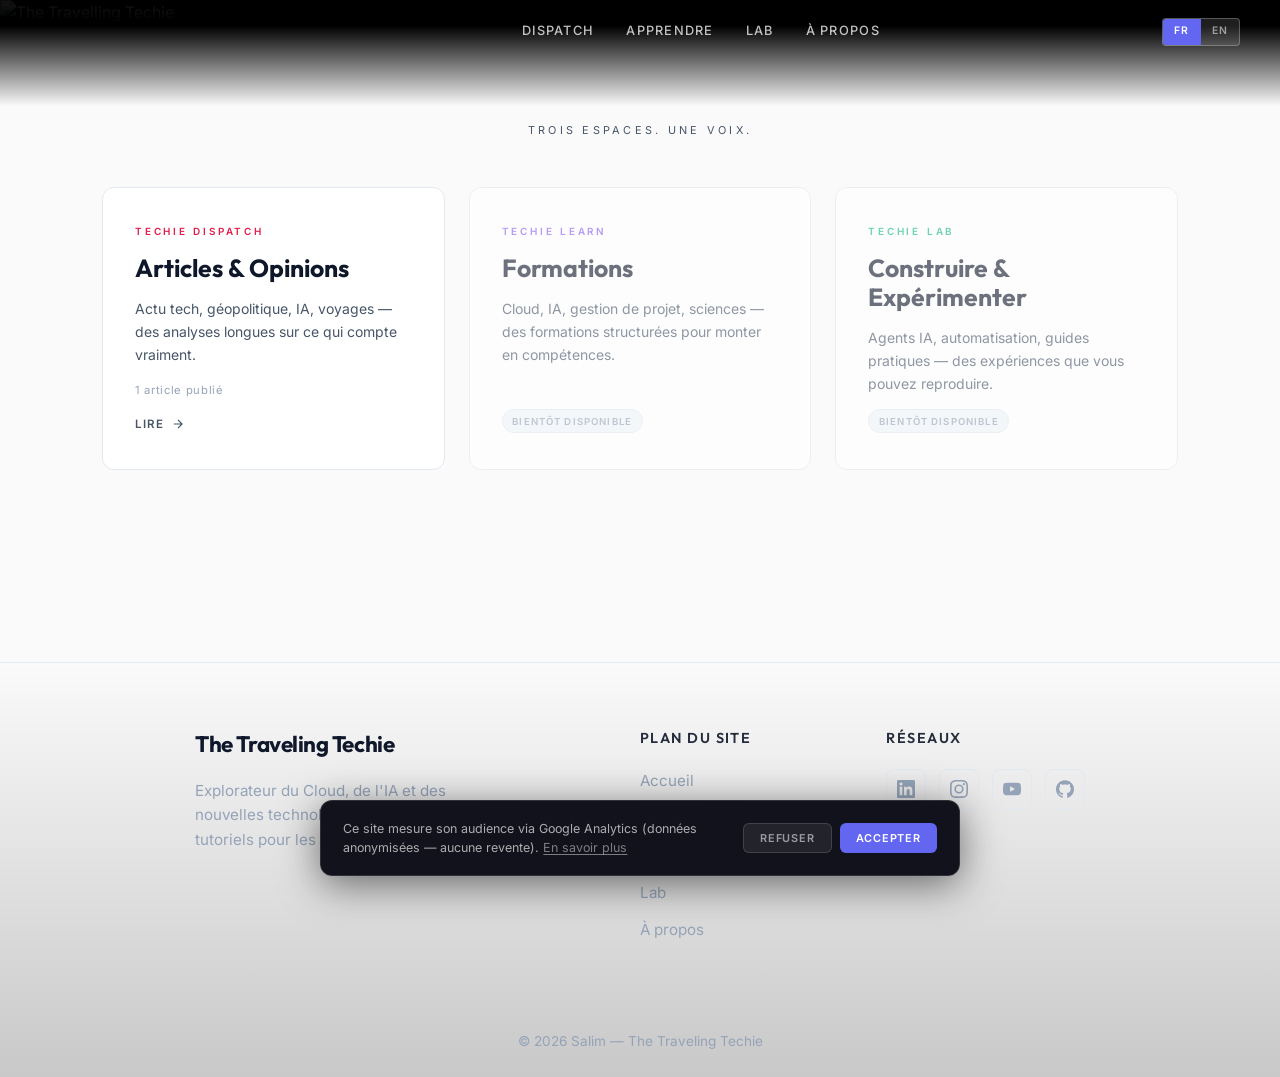
==== commit f3462c1a: "fix: align footer items to the left within centered grid" ====
--- a/index.html
+++ b/index.html
@@ -974,6 +974,21 @@
         .footer-sitemap a:hover { color: var(--accent) !important; text-decoration: underline; }
         .footer-bottom a:hover { color: var(--accent) !important; }
         
+                /* Footer Alignment Overrides */
+        .footer-modern { text-align: left !important; }
+        .footer-content { text-align: left !important; }
+        .footer-col h3, .footer-col h4, .footer-col p { text-align: left !important; margin-left: 0 !important; margin-right: auto !important; }
+        .footer-sitemap { align-items: flex-start !important; }
+        .footer-icons { justify-content: flex-start !important; }
+        
+        @media (max-width: 768px) {
+            .footer-modern { text-align: center !important; }
+            .footer-col h3, .footer-col h4, .footer-col p { text-align: left !important; margin-left: 0 !important; margin-right: auto !important; }
+            .footer-sitemap { align-items: flex-start !important; }
+            .footer-icons { justify-content: flex-start !important; }
+            .footer-bottom { align-items: center !important; flex-direction: column; gap: 1rem; text-align: center !important; }
+        }
+
         /* Language Toggle - active state */
         nav.scrolled .lang-toggle span.active { background: var(--accent) !important; color: #fff !important; }
         .lang-toggle span.active { background: var(--accent) !important; color: #fff !important; border-color: var(--accent) !important; }
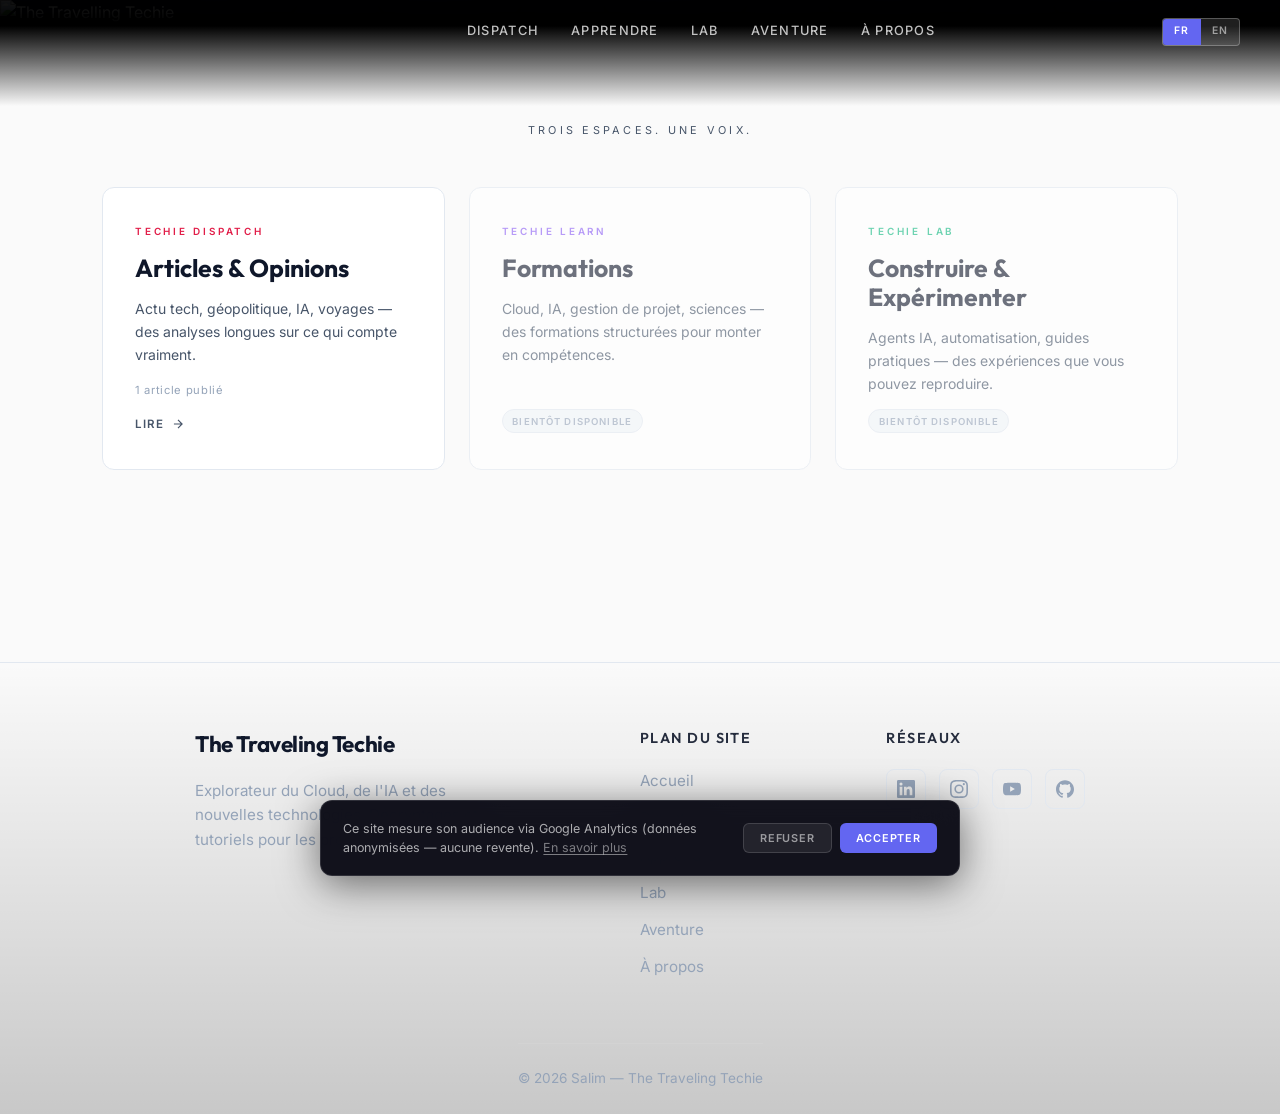
==== commit 948a22b4: "feat: add Aventure section — Salim & Marion's journey to Asia New bilingual (FR/EN) landing page at " ====
--- a/index.html
+++ b/index.html
@@ -753,213 +753,213 @@
                 justify-content: flex-end;
             }
         }
-    
-        /* Hamburger Menu */
-        .nav-hamburger {
-            display: none;
-            background: none;
-            border: none;
-            cursor: pointer;
-            padding: 0.5rem;
-            z-index: 1001;
-            position: relative;
-        }
-
-        .nav-hamburger span {
-            display: block;
-            width: 24px;
-            height: 2px;
-            background: var(--text);
-            margin: 5px 0;
-            transition: 0.3s;
-        }
-
-        nav:not(.scrolled) .nav-hamburger span {
-            background: #fff;
-        }
-
-        .nav-hamburger.active span:nth-child(1) {
-            transform: rotate(-45deg) translate(-5px, 5px);
-        }
-
-        .nav-hamburger.active span:nth-child(2) {
-            opacity: 0;
-        }
-
-        .nav-hamburger.active span:nth-child(3) {
-            transform: rotate(45deg) translate(-5px, -5px);
-        }
-
-        .nav-mobile-overlay {
-            position: fixed;
-            top: 0; left: 0; right: 0; bottom: 0;
-            background: var(--bg);
-            z-index: 1000;
-            display: flex;
-            flex-direction: column;
-            align-items: center;
-            justify-content: center;
-            gap: 2rem;
-            opacity: 0;
-            visibility: hidden;
-            transition: 0.3s;
-        }
-
-        .nav-mobile-overlay.active {
-            opacity: 1;
-            visibility: visible;
-        }
-
-        .nav-mobile-overlay a {
-            font-size: 1.5rem;
-            font-weight: 600;
-            text-transform: uppercase;
-            letter-spacing: 0.1em;
-            color: var(--text);
-            text-decoration: none;
-            font-family: 'Outfit', sans-serif;
-        }
-
-        @media (max-width: 768px) {
-            .nav-hamburger {
-                display: block;
-            }
-            .nav-center {
-                display: none;
-            }
-        }
-    
-        
-        /* â”€â”€ MODERN FOOTER â”€â”€ */
-        .footer-modern {
-            border-top: 1px solid var(--border);
-            padding: 4rem 2rem 1.5rem 2rem;
-            margin-top: 4rem;
-            background: linear-gradient(to bottom, transparent, rgba(0, 0, 0, 0.2));
-            color: var(--text);
-        }
-
-        .footer-content {
-            max-width: 1080px;
-            margin: 0 auto;
-            display: grid;
-            grid-template-columns: 2fr 1fr 1fr;
-            gap: 3rem;
-        }
-
-        .footer-col h3 {
-            font-family: 'Outfit', sans-serif;
-            font-size: 1.4rem;
-            font-weight: 700;
-            margin-bottom: 1rem;
-            color: var(--text);
-            letter-spacing: -0.02em;
-        }
-
-        .footer-col h4 {
-            font-family: 'Outfit', sans-serif;
-            font-size: 0.9rem;
-            font-weight: 600;
-            text-transform: uppercase;
-            letter-spacing: 0.1em;
-            color: var(--text);
-            margin-bottom: 1.2rem;
-            opacity: 0.9;
-        }
-
-        .footer-col p {
-            color: var(--text-muted);
-            font-size: 0.95rem;
-            line-height: 1.6;
-            max-width: 300px;
-        }
-
-        .footer-sitemap {
-            display: flex;
-            flex-direction: column;
-            gap: 0.8rem;
-        }
-
-        .footer-sitemap a {
-            color: var(--text-muted);
-            text-decoration: none;
-            font-size: 0.95rem;
-            transition: color 0.2s, transform 0.2s;
-            width: fit-content;
-        }
-
-        .footer-sitemap a:hover {
-            color: var(--accent);
-            transform: translateX(3px);
-        }
-
-        .footer-icons {
-            display: flex;
-            gap: 0.8rem;
-            flex-wrap: wrap;
-        }
-
-        .footer-icon {
-            display: flex;
-            align-items: center;
-            justify-content: center;
-            width: 40px;
-            height: 40px;
-            border: 1px solid var(--border);
-            border-radius: 8px;
-            color: var(--text-muted);
-            text-decoration: none;
-            transition: all 0.3s ease;
-            background: rgba(255, 255, 255, 0.02);
-        }
-
-        /* DYNAMIC ADAPTATION: Use the page's accent variable (dispatch, lab, or accent) */
-        .footer-icon:hover {
-            border-color: var(--accent, var(--dispatch, var(--lab, var(--learn, #6366f1))));
-            color: var(--accent, var(--dispatch, var(--lab, var(--learn, #6366f1))));
-            background: rgba(255, 255, 255, 0.05);
-            transform: translateY(-2px);
-            box-shadow: 0 4px 12px rgba(0,0,0,0.2);
-        }
-
-        .footer-icon svg {
-            width: 18px;
-            height: 18px;
-            fill: currentColor;
-        }
-
-        .footer-bottom {
-            max-width: 1080px;
-            margin: 3rem auto 0 auto;
-            padding-top: 1.5rem;
-            border-top: 1px solid rgba(255, 255, 255, 0.06);
-            display: flex;
-            justify-content: space-between;
-            align-items: center;
-            font-size: 0.85rem;
-            color: var(--text-muted);
-        }
-
-        @media (max-width: 768px) {
-            .footer-content {
-                grid-template-columns: 1fr;
-                gap: 2.5rem;
-                text-align: center;
-            }
-            .footer-col p {
-                margin: 0 auto;
-            }
-            .footer-sitemap {
-                align-items: center;
-            }
-            .footer-icons {
-                justify-content: center;
-            }
-            .footer-bottom {
-                flex-direction: column;
-                gap: 1rem;
-                text-align: center;
-            }
+    
+        /* Hamburger Menu */
+        .nav-hamburger {
+            display: none;
+            background: none;
+            border: none;
+            cursor: pointer;
+            padding: 0.5rem;
+            z-index: 1001;
+            position: relative;
+        }
+
+        .nav-hamburger span {
+            display: block;
+            width: 24px;
+            height: 2px;
+            background: var(--text);
+            margin: 5px 0;
+            transition: 0.3s;
+        }
+
+        nav:not(.scrolled) .nav-hamburger span {
+            background: #fff;
+        }
+
+        .nav-hamburger.active span:nth-child(1) {
+            transform: rotate(-45deg) translate(-5px, 5px);
+        }
+
+        .nav-hamburger.active span:nth-child(2) {
+            opacity: 0;
+        }
+
+        .nav-hamburger.active span:nth-child(3) {
+            transform: rotate(45deg) translate(-5px, -5px);
+        }
+
+        .nav-mobile-overlay {
+            position: fixed;
+            top: 0; left: 0; right: 0; bottom: 0;
+            background: var(--bg);
+            z-index: 1000;
+            display: flex;
+            flex-direction: column;
+            align-items: center;
+            justify-content: center;
+            gap: 2rem;
+            opacity: 0;
+            visibility: hidden;
+            transition: 0.3s;
+        }
+
+        .nav-mobile-overlay.active {
+            opacity: 1;
+            visibility: visible;
+        }
+
+        .nav-mobile-overlay a {
+            font-size: 1.5rem;
+            font-weight: 600;
+            text-transform: uppercase;
+            letter-spacing: 0.1em;
+            color: var(--text);
+            text-decoration: none;
+            font-family: 'Outfit', sans-serif;
+        }
+
+        @media (max-width: 768px) {
+            .nav-hamburger {
+                display: block;
+            }
+            .nav-center {
+                display: none;
+            }
+        }
+    
+        
+        /* â”€â”€ MODERN FOOTER â”€â”€ */
+        .footer-modern {
+            border-top: 1px solid var(--border);
+            padding: 4rem 2rem 1.5rem 2rem;
+            margin-top: 4rem;
+            background: linear-gradient(to bottom, transparent, rgba(0, 0, 0, 0.2));
+            color: var(--text);
+        }
+
+        .footer-content {
+            max-width: 1080px;
+            margin: 0 auto;
+            display: grid;
+            grid-template-columns: 2fr 1fr 1fr;
+            gap: 3rem;
+        }
+
+        .footer-col h3 {
+            font-family: 'Outfit', sans-serif;
+            font-size: 1.4rem;
+            font-weight: 700;
+            margin-bottom: 1rem;
+            color: var(--text);
+            letter-spacing: -0.02em;
+        }
+
+        .footer-col h4 {
+            font-family: 'Outfit', sans-serif;
+            font-size: 0.9rem;
+            font-weight: 600;
+            text-transform: uppercase;
+            letter-spacing: 0.1em;
+            color: var(--text);
+            margin-bottom: 1.2rem;
+            opacity: 0.9;
+        }
+
+        .footer-col p {
+            color: var(--text-muted);
+            font-size: 0.95rem;
+            line-height: 1.6;
+            max-width: 300px;
+        }
+
+        .footer-sitemap {
+            display: flex;
+            flex-direction: column;
+            gap: 0.8rem;
+        }
+
+        .footer-sitemap a {
+            color: var(--text-muted);
+            text-decoration: none;
+            font-size: 0.95rem;
+            transition: color 0.2s, transform 0.2s;
+            width: fit-content;
+        }
+
+        .footer-sitemap a:hover {
+            color: var(--accent);
+            transform: translateX(3px);
+        }
+
+        .footer-icons {
+            display: flex;
+            gap: 0.8rem;
+            flex-wrap: wrap;
+        }
+
+        .footer-icon {
+            display: flex;
+            align-items: center;
+            justify-content: center;
+            width: 40px;
+            height: 40px;
+            border: 1px solid var(--border);
+            border-radius: 8px;
+            color: var(--text-muted);
+            text-decoration: none;
+            transition: all 0.3s ease;
+            background: rgba(255, 255, 255, 0.02);
+        }
+
+        /* DYNAMIC ADAPTATION: Use the page's accent variable (dispatch, lab, or accent) */
+        .footer-icon:hover {
+            border-color: var(--accent, var(--dispatch, var(--lab, var(--learn, #6366f1))));
+            color: var(--accent, var(--dispatch, var(--lab, var(--learn, #6366f1))));
+            background: rgba(255, 255, 255, 0.05);
+            transform: translateY(-2px);
+            box-shadow: 0 4px 12px rgba(0,0,0,0.2);
+        }
+
+        .footer-icon svg {
+            width: 18px;
+            height: 18px;
+            fill: currentColor;
+        }
+
+        .footer-bottom {
+            max-width: 1080px;
+            margin: 3rem auto 0 auto;
+            padding-top: 1.5rem;
+            border-top: 1px solid rgba(255, 255, 255, 0.06);
+            display: flex;
+            justify-content: space-between;
+            align-items: center;
+            font-size: 0.85rem;
+            color: var(--text-muted);
+        }
+
+        @media (max-width: 768px) {
+            .footer-content {
+                grid-template-columns: 1fr;
+                gap: 2.5rem;
+                text-align: center;
+            }
+            .footer-col p {
+                margin: 0 auto;
+            }
+            .footer-sitemap {
+                align-items: center;
+            }
+            .footer-icons {
+                justify-content: center;
+            }
+            .footer-bottom {
+                flex-direction: column;
+                gap: 1rem;
+                text-align: center;
+            }
         }
     </style>
 
@@ -968,52 +968,53 @@
          avant publication (voir _templates/TEMPLATES.md)
          ═══════════════════════════════════════════════════════ -->
 
-    <!-- Dynamic Dominant Colors Override -->
-    <style>
-        .footer-icon:hover { border-color: var(--accent) !important; color: var(--accent) !important; }
-        .footer-sitemap a:hover { color: var(--accent) !important; text-decoration: underline; }
-        .footer-bottom a:hover { color: var(--accent) !important; }
-        
-                /* Footer Alignment Overrides */
-        .footer-modern { text-align: left !important; }
-        .footer-content { text-align: left !important; }
-        .footer-col h3, .footer-col h4, .footer-col p { text-align: left !important; margin-left: 0 !important; margin-right: auto !important; }
-        .footer-sitemap { align-items: flex-start !important; }
-        .footer-icons { justify-content: flex-start !important; }
-        
-        @media (max-width: 768px) {
-            .footer-modern { text-align: center !important; }
-            .footer-col h3, .footer-col h4, .footer-col p { text-align: left !important; margin-left: 0 !important; margin-right: auto !important; }
-            .footer-sitemap { align-items: flex-start !important; }
-            .footer-icons { justify-content: flex-start !important; }
-            .footer-bottom { align-items: center !important; flex-direction: column; gap: 1rem; text-align: center !important; }
-        }
-
-        /* Language Toggle - active state */
-        nav.scrolled .lang-toggle span.active { background: var(--accent) !important; color: #fff !important; }
-        .lang-toggle span.active { background: var(--accent) !important; color: #fff !important; border-color: var(--accent) !important; }
-        
-        /* Language Toggle - text hover */
-        .lang-toggle span:hover { color: var(--accent) !important; }
-        .nav-lang button.active { color: var(--accent) !important; font-weight: 600 !important; }
-        .nav-lang button:hover { color: var(--accent) !important; }
+    <!-- Dynamic Dominant Colors Override -->
+    <style>
+        .footer-icon:hover { border-color: var(--accent) !important; color: var(--accent) !important; }
+        .footer-sitemap a:hover { color: var(--accent) !important; text-decoration: underline; }
+        .footer-bottom a:hover { color: var(--accent) !important; }
+        
+                /* Footer Alignment Overrides */
+        .footer-modern { text-align: left !important; }
+        .footer-content { text-align: left !important; }
+        .footer-col h3, .footer-col h4, .footer-col p { text-align: left !important; margin-left: 0 !important; margin-right: auto !important; }
+        .footer-sitemap { align-items: flex-start !important; }
+        .footer-icons { justify-content: flex-start !important; }
+        
+        @media (max-width: 768px) {
+            .footer-modern { text-align: center !important; }
+            .footer-col h3, .footer-col h4, .footer-col p { text-align: left !important; margin-left: 0 !important; margin-right: auto !important; }
+            .footer-sitemap { align-items: flex-start !important; }
+            .footer-icons { justify-content: flex-start !important; }
+            .footer-bottom { align-items: center !important; flex-direction: column; gap: 1rem; text-align: center !important; }
+        }
+
+        /* Language Toggle - active state */
+        nav.scrolled .lang-toggle span.active { background: var(--accent) !important; color: #fff !important; }
+        .lang-toggle span.active { background: var(--accent) !important; color: #fff !important; border-color: var(--accent) !important; }
+        
+        /* Language Toggle - text hover */
+        .lang-toggle span:hover { color: var(--accent) !important; }
+        .nav-lang button.active { color: var(--accent) !important; font-weight: 600 !important; }
+        .nav-lang button:hover { color: var(--accent) !important; }
     </style>
 </head>
 
 <body>
-            <div class="nav-mobile-overlay" id="navMobileOverlay">
-        <a href="/dispatch/" data-fr="Dispatch" data-en="Dispatch">Dispatch</a>
-        <a href="/learn/"    data-fr="Apprendre" data-en="Learn">Apprendre</a>
-        <a href="/lab/"      data-fr="Lab" data-en="Lab">Lab</a>
-        <a href="/about/"    data-fr="&Agrave; propos" data-en="About">About</a>
+            <div class="nav-mobile-overlay" id="navMobileOverlay">
+        <a href="/dispatch/" data-fr="Dispatch" data-en="Dispatch">Dispatch</a>
+        <a href="/learn/"    data-fr="Apprendre" data-en="Learn">Apprendre</a>
+        <a href="/lab/"      data-fr="Lab" data-en="Lab">Lab</a>
+        <a href="/aventure/" data-fr="Aventure" data-en="Adventure">Aventure</a>
+        <a href="/about/"    data-fr="&Agrave; propos" data-en="About">About</a>
     </div>
-    <!-- Cookie consent (RGPD / GDPR) -->
-    <div id="cookieBanner" class="hidden" role="dialog" aria-live="polite" aria-label="Consentement cookies">
-      <p>Ce site mesure son audience via Google Analytics (donn&#233;es anonymis&#233;es &mdash; aucune revente). <a href="/about/" target="_blank" rel="noopener">En savoir plus</a></p>
-      <div class="cookie-actions">
-        <button class="cookie-btn cookie-btn-decline" id="cookieDecline">Refuser</button>
-        <button class="cookie-btn cookie-btn-accept" id="cookieAccept">Accepter</button>
-      </div>
+    <!-- Cookie consent (RGPD / GDPR) -->
+    <div id="cookieBanner" class="hidden" role="dialog" aria-live="polite" aria-label="Consentement cookies">
+      <p>Ce site mesure son audience via Google Analytics (donn&#233;es anonymis&#233;es &mdash; aucune revente). <a href="/about/" target="_blank" rel="noopener">En savoir plus</a></p>
+      <div class="cookie-actions">
+        <button class="cookie-btn cookie-btn-decline" id="cookieDecline">Refuser</button>
+        <button class="cookie-btn cookie-btn-accept" id="cookieAccept">Accepter</button>
+      </div>
     </div>
     <nav id="navbar">
         <a href="/" class="nav-logo">The Traveling Techie</a>
@@ -1021,6 +1022,7 @@
             <a href="/dispatch/" data-fr="Dispatch" data-en="Dispatch">Dispatch</a>
             <a href="/learn/" data-fr="Apprendre" data-en="Learn">Apprendre</a>
             <a href="/lab/" data-fr="Lab" data-en="Lab">Lab</a>
+            <a href="/aventure/" data-fr="Aventure" data-en="Adventure">Aventure</a>
             <a href="/about/" data-fr="À propos" data-en="About">À propos</a>
         </div>
         <div class="lang-toggle" id="langToggle" role="button" aria-label="Toggle language" tabindex="0">
@@ -1028,10 +1030,10 @@
             <span id="langEN">EN</span>
         </div>
     
-                <button class="nav-hamburger" id="navHamburger" aria-label="Menu">
-            <span></span>
-            <span></span>
-            <span></span>
+                <button class="nav-hamburger" id="navHamburger" aria-label="Menu">
+            <span></span>
+            <span></span>
+            <span></span>
         </button>
     </nav>
 
@@ -1123,51 +1125,52 @@
         </section>
     </div>
 
-                    <footer class="footer-modern">
-        <div class="footer-content">
-            <div class="footer-col footer-brand-col">
-                <h3>The Traveling Techie</h3>
-                <p data-fr="Explorateur du Cloud, de l'IA et des nouvelles technologies. D&eacute;cryptages et tutoriels pour les professionnels tech." 
-                   data-en="Explorer of Cloud, AI and new technologies. Analysis and tutorials for tech professionals.">
-                    Explorateur du Cloud, de l'IA et des nouvelles technologies. D&eacute;cryptages et tutoriels pour les professionnels tech.
-                </p>
-            </div>
-            
-            <div class="footer-col footer-links-col">
-                <h4 data-fr="Plan du site" data-en="Sitemap">Plan du site</h4>
-                <div class="footer-sitemap">
-                    <a href="/"          data-fr="Accueil"   data-en="Home">Accueil</a>
-                    <a href="/dispatch/" data-fr="Dispatch"  data-en="Dispatch">Dispatch</a>
-                    <a href="/learn/"    data-fr="Apprendre" data-en="Learn">Apprendre</a>
-                    <a href="/lab/"      data-fr="Lab"       data-en="Lab">Lab</a>
-                    <a href="/about/"    data-fr="&Agrave; propos" data-en="About">&Agrave; propos</a>
-                </div>
-            </div>
-
-            <div class="footer-col footer-social-col">
-                <h4 data-fr="R&eacute;seaux" data-en="Socials">R&eacute;seaux</h4>
-                <div class="footer-icons">
-                    <a href="https://www.linkedin.com/in/salim-damien-le-bihan-cloud-enabler/" target="_blank" rel="noopener noreferrer" class="footer-icon" aria-label="LinkedIn">
-                        <svg viewBox="0 0 24 24"><path d="M20.447 20.452h-3.554v-5.569c0-1.328-.027-3.037-1.852-3.037-1.853 0-2.136 1.445-2.136 2.939v5.667H9.351V9h3.414v1.561h.046c.477-.9 1.637-1.85 3.37-1.85 3.601 0 4.267 2.37 4.267 5.455v6.286zM5.337 7.433a2.062 2.062 0 01-2.063-2.065 2.064 2.064 0 112.063 2.065zm1.782 13.019H3.555V9h3.564v11.452zM22.225 0H1.771C.792 0 0 .774 0 1.729v20.542C0 23.227.792 24 1.771 24h20.451C23.2 24 24 23.227 24 22.271V1.729C24 .774 23.2 0 22.222 0h.003z" /></svg>
-                    </a>
-                    <a href="https://www.instagram.com/sd_thetravellingtechie/" target="_blank" rel="noopener noreferrer" class="footer-icon" aria-label="Instagram">
-                        <svg viewBox="0 0 24 24"><path d="M12 2.163c3.204 0 3.584.012 4.85.07 3.252.148 4.771 1.691 4.919 4.919.058 1.265.069 1.645.069 4.849 0 3.205-.012 3.584-.069 4.849-.149 3.225-1.664 4.771-4.919 4.919-1.266.058-1.644.07-4.85.07-3.204 0-3.584-.012-4.849-.07-3.26-.149-4.771-1.699-4.919-4.92-.058-1.265-.07-1.644-.07-4.849 0-3.204.013-3.583.07-4.849.149-3.227 1.664-4.771 4.919-4.919 1.266-.057 1.645-.069 4.849-.069zM12 0C8.741 0 8.333.014 7.053.072 2.695.272.273 2.69.073 7.052.014 8.333 0 8.741 0 12c0 3.259.014 3.668.072 4.948.2 4.358 2.618 6.78 6.98 6.98C8.333 23.986 8.741 24 12 24c3.259 0 3.668-.014 4.948-.072 4.354-.2 6.782-2.618 6.979-6.98.059-1.28.073-1.689.073-4.948 0-3.259-.014-3.667-.072-4.947-.196-4.354-2.617-6.78-6.979-6.98C15.668.014 15.259 0 12 0zm0 5.838a6.162 6.162 0 100 12.324 6.162 6.162 0 000-12.324zM12 16a4 4 0 110-8 4 4 0 010 8zm6.406-11.845a1.44 1.44 0 100 2.881 1.44 1.44 0 000-2.881z" /></svg>
-                    </a>
-                    <a href="https://www.youtube.com/@lvlupwithsd" target="_blank" rel="noopener noreferrer" class="footer-icon" aria-label="YouTube">
-                        <svg viewBox="0 0 24 24"><path d="M23.498 6.186a3.016 3.016 0 00-2.122-2.136C19.505 3.545 12 3.545 12 3.545s-7.505 0-9.377.505A3.017 3.017 0 00.502 6.186C0 8.07 0 12 0 12s0 3.93.502 5.814a3.016 3.016 0 002.122 2.136c1.871.505 9.376.505 9.376.505s7.505 0 9.377-.505a3.015 3.015 0 002.122-2.136C24 15.93 24 12 24 12s0-3.93-.502-5.814zM9.545 15.568V8.432L15.818 12l-6.273 3.568z" /></svg>
-                    </a>
-                    <a href="https://github.com/thetravellingtechie" target="_blank" rel="noopener noreferrer" class="footer-icon" aria-label="GitHub">
-                        <svg viewBox="0 0 24 24"><path d="M12 .297c-6.63 0-12 5.373-12 12 0 5.303 3.438 9.8 8.205 11.385.6.113.82-.258.82-.577 0-.285-.01-1.04-.015-2.04-3.338.724-4.042-1.61-4.042-1.61C4.422 18.07 3.633 17.7 3.633 17.7c-1.087-.744.084-.729.084-.729 1.205.084 1.838 1.236 1.838 1.236 1.07 1.835 2.809 1.305 3.495.998.108-.776.417-1.305.76-1.605-2.665-.3-5.466-1.332-5.466-5.93 0-1.31.465-2.38 1.235-3.22-.135-.303-.54-1.523.105-3.176 0 0 1.005-.322 3.3 1.23.96-.267 1.98-.399 3-.405 1.02.006 2.04.138 3 .405 2.28-1.552 3.285-1.23 3.285-1.23.645 1.653.24 2.873.12 3.176.765.84 1.23 1.91 1.23 3.22 0 4.61-2.805 5.625-5.475 5.92.42.36.81 1.096.81 2.22 0 1.606-.015 2.896-.015 3.286 0 .315.21.69.825.57C20.565 22.092 24 17.592 24 12.297c0-6.627-5.373-12-12-12" /></svg>
-                    </a>
-                </div>
-            </div>
-        </div>
-        <div class="footer-bottom">
-            <p>&copy; 2026 Salim &mdash; The Traveling Techie</p>
-            <div class="footer-bottom-links">
-                <!-- Links here -->
-            </div>
-        </div>
+                    <footer class="footer-modern">
+        <div class="footer-content">
+            <div class="footer-col footer-brand-col">
+                <h3>The Traveling Techie</h3>
+                <p data-fr="Explorateur du Cloud, de l'IA et des nouvelles technologies. D&eacute;cryptages et tutoriels pour les professionnels tech." 
+                   data-en="Explorer of Cloud, AI and new technologies. Analysis and tutorials for tech professionals.">
+                    Explorateur du Cloud, de l'IA et des nouvelles technologies. D&eacute;cryptages et tutoriels pour les professionnels tech.
+                </p>
+            </div>
+            
+            <div class="footer-col footer-links-col">
+                <h4 data-fr="Plan du site" data-en="Sitemap">Plan du site</h4>
+                <div class="footer-sitemap">
+                    <a href="/"          data-fr="Accueil"   data-en="Home">Accueil</a>
+                    <a href="/dispatch/" data-fr="Dispatch"  data-en="Dispatch">Dispatch</a>
+                    <a href="/learn/"    data-fr="Apprendre" data-en="Learn">Apprendre</a>
+                    <a href="/lab/"      data-fr="Lab"       data-en="Lab">Lab</a>
+                    <a href="/aventure/" data-fr="Aventure" data-en="Adventure">Aventure</a>
+                    <a href="/about/"    data-fr="&Agrave; propos" data-en="About">&Agrave; propos</a>
+                </div>
+            </div>
+
+            <div class="footer-col footer-social-col">
+                <h4 data-fr="R&eacute;seaux" data-en="Socials">R&eacute;seaux</h4>
+                <div class="footer-icons">
+                    <a href="https://www.linkedin.com/in/salim-damien-le-bihan-cloud-enabler/" target="_blank" rel="noopener noreferrer" class="footer-icon" aria-label="LinkedIn">
+                        <svg viewBox="0 0 24 24"><path d="M20.447 20.452h-3.554v-5.569c0-1.328-.027-3.037-1.852-3.037-1.853 0-2.136 1.445-2.136 2.939v5.667H9.351V9h3.414v1.561h.046c.477-.9 1.637-1.85 3.37-1.85 3.601 0 4.267 2.37 4.267 5.455v6.286zM5.337 7.433a2.062 2.062 0 01-2.063-2.065 2.064 2.064 0 112.063 2.065zm1.782 13.019H3.555V9h3.564v11.452zM22.225 0H1.771C.792 0 0 .774 0 1.729v20.542C0 23.227.792 24 1.771 24h20.451C23.2 24 24 23.227 24 22.271V1.729C24 .774 23.2 0 22.222 0h.003z" /></svg>
+                    </a>
+                    <a href="https://www.instagram.com/sd_thetravellingtechie/" target="_blank" rel="noopener noreferrer" class="footer-icon" aria-label="Instagram">
+                        <svg viewBox="0 0 24 24"><path d="M12 2.163c3.204 0 3.584.012 4.85.07 3.252.148 4.771 1.691 4.919 4.919.058 1.265.069 1.645.069 4.849 0 3.205-.012 3.584-.069 4.849-.149 3.225-1.664 4.771-4.919 4.919-1.266.058-1.644.07-4.85.07-3.204 0-3.584-.012-4.849-.07-3.26-.149-4.771-1.699-4.919-4.92-.058-1.265-.07-1.644-.07-4.849 0-3.204.013-3.583.07-4.849.149-3.227 1.664-4.771 4.919-4.919 1.266-.057 1.645-.069 4.849-.069zM12 0C8.741 0 8.333.014 7.053.072 2.695.272.273 2.69.073 7.052.014 8.333 0 8.741 0 12c0 3.259.014 3.668.072 4.948.2 4.358 2.618 6.78 6.98 6.98C8.333 23.986 8.741 24 12 24c3.259 0 3.668-.014 4.948-.072 4.354-.2 6.782-2.618 6.979-6.98.059-1.28.073-1.689.073-4.948 0-3.259-.014-3.667-.072-4.947-.196-4.354-2.617-6.78-6.979-6.98C15.668.014 15.259 0 12 0zm0 5.838a6.162 6.162 0 100 12.324 6.162 6.162 0 000-12.324zM12 16a4 4 0 110-8 4 4 0 010 8zm6.406-11.845a1.44 1.44 0 100 2.881 1.44 1.44 0 000-2.881z" /></svg>
+                    </a>
+                    <a href="https://www.youtube.com/@lvlupwithsd" target="_blank" rel="noopener noreferrer" class="footer-icon" aria-label="YouTube">
+                        <svg viewBox="0 0 24 24"><path d="M23.498 6.186a3.016 3.016 0 00-2.122-2.136C19.505 3.545 12 3.545 12 3.545s-7.505 0-9.377.505A3.017 3.017 0 00.502 6.186C0 8.07 0 12 0 12s0 3.93.502 5.814a3.016 3.016 0 002.122 2.136c1.871.505 9.376.505 9.376.505s7.505 0 9.377-.505a3.015 3.015 0 002.122-2.136C24 15.93 24 12 24 12s0-3.93-.502-5.814zM9.545 15.568V8.432L15.818 12l-6.273 3.568z" /></svg>
+                    </a>
+                    <a href="https://github.com/thetravellingtechie" target="_blank" rel="noopener noreferrer" class="footer-icon" aria-label="GitHub">
+                        <svg viewBox="0 0 24 24"><path d="M12 .297c-6.63 0-12 5.373-12 12 0 5.303 3.438 9.8 8.205 11.385.6.113.82-.258.82-.577 0-.285-.01-1.04-.015-2.04-3.338.724-4.042-1.61-4.042-1.61C4.422 18.07 3.633 17.7 3.633 17.7c-1.087-.744.084-.729.084-.729 1.205.084 1.838 1.236 1.838 1.236 1.07 1.835 2.809 1.305 3.495.998.108-.776.417-1.305.76-1.605-2.665-.3-5.466-1.332-5.466-5.93 0-1.31.465-2.38 1.235-3.22-.135-.303-.54-1.523.105-3.176 0 0 1.005-.322 3.3 1.23.96-.267 1.98-.399 3-.405 1.02.006 2.04.138 3 .405 2.28-1.552 3.285-1.23 3.285-1.23.645 1.653.24 2.873.12 3.176.765.84 1.23 1.91 1.23 3.22 0 4.61-2.805 5.625-5.475 5.92.42.36.81 1.096.81 2.22 0 1.606-.015 2.896-.015 3.286 0 .315.21.69.825.57C20.565 22.092 24 17.592 24 12.297c0-6.627-5.373-12-12-12" /></svg>
+                    </a>
+                </div>
+            </div>
+        </div>
+        <div class="footer-bottom">
+            <p>&copy; 2026 Salim &mdash; The Traveling Techie</p>
+            <div class="footer-bottom-links">
+                <!-- Links here -->
+            </div>
+        </div>
     </footer>
 
     <script>
@@ -1425,78 +1428,78 @@
         // Apply saved language on load
         applyLang(currentLang);
     </script>
-
-    <!-- Analytics consent manager (Approach A / RGPD) -->
-    <script>
-      (function () {
-        var ID  = 'G-M8CD1PMVMS';
-        var KEY = 'ttt-analytics-consent';
-        var banner = document.getElementById('cookieBanner');
-
-        function loadGA4() {
-          if (window._ga4loaded) return;
-          window._ga4loaded = true;
-          var s = document.createElement('script');
-          s.async = true;
-          s.src = 'https://www.googletagmanager.com/gtag/js?id=' + ID;
-          document.head.appendChild(s);
-          window.dataLayer = window.dataLayer || [];
-          function gtag() { dataLayer.push(arguments); }
-          window.gtag = gtag;
-          gtag('js', new Date());
-          gtag('config', ID, { anonymize_ip: true, cookie_flags: 'SameSite=None;Secure' });
-        }
-
-        function hideBanner() {
-          if (!banner) return;
-          banner.classList.add('hidden');
-          setTimeout(function () { if (banner) banner.style.display = 'none'; }, 380);
-        }
-
-        var c = localStorage.getItem(KEY);
-        if (c === 'granted') {
-          loadGA4();
-          if (banner) banner.style.display = 'none';
-        } else if (c === 'denied') {
-          if (banner) banner.style.display = 'none';
-        } else {
-          setTimeout(function () { if (banner) banner.classList.remove('hidden'); }, 900);
-        }
-
-        var btnA = document.getElementById('cookieAccept');
-        var btnD = document.getElementById('cookieDecline');
-        if (btnA) btnA.addEventListener('click', function () {
-          localStorage.setItem(KEY, 'granted'); loadGA4(); hideBanner();
-        });
-        if (btnD) btnD.addEventListener('click', function () {
-          localStorage.setItem(KEY, 'denied'); hideBanner();
-        });
-      })();
+
+    <!-- Analytics consent manager (Approach A / RGPD) -->
+    <script>
+      (function () {
+        var ID  = 'G-M8CD1PMVMS';
+        var KEY = 'ttt-analytics-consent';
+        var banner = document.getElementById('cookieBanner');
+
+        function loadGA4() {
+          if (window._ga4loaded) return;
+          window._ga4loaded = true;
+          var s = document.createElement('script');
+          s.async = true;
+          s.src = 'https://www.googletagmanager.com/gtag/js?id=' + ID;
+          document.head.appendChild(s);
+          window.dataLayer = window.dataLayer || [];
+          function gtag() { dataLayer.push(arguments); }
+          window.gtag = gtag;
+          gtag('js', new Date());
+          gtag('config', ID, { anonymize_ip: true, cookie_flags: 'SameSite=None;Secure' });
+        }
+
+        function hideBanner() {
+          if (!banner) return;
+          banner.classList.add('hidden');
+          setTimeout(function () { if (banner) banner.style.display = 'none'; }, 380);
+        }
+
+        var c = localStorage.getItem(KEY);
+        if (c === 'granted') {
+          loadGA4();
+          if (banner) banner.style.display = 'none';
+        } else if (c === 'denied') {
+          if (banner) banner.style.display = 'none';
+        } else {
+          setTimeout(function () { if (banner) banner.classList.remove('hidden'); }, 900);
+        }
+
+        var btnA = document.getElementById('cookieAccept');
+        var btnD = document.getElementById('cookieDecline');
+        if (btnA) btnA.addEventListener('click', function () {
+          localStorage.setItem(KEY, 'granted'); loadGA4(); hideBanner();
+        });
+        if (btnD) btnD.addEventListener('click', function () {
+          localStorage.setItem(KEY, 'denied'); hideBanner();
+        });
+      })();
     </script>
-    <!-- Mobile menu toggle logic -->
-    <script id="hamburger-js">
-        (function() {
-            const hamburger = document.getElementById('navHamburger');
-            const overlay = document.getElementById('navMobileOverlay');
-            const body = document.body;
-
-            if (hamburger && overlay) {
-                hamburger.addEventListener('click', function() {
-                    hamburger.classList.toggle('active');
-                    overlay.classList.toggle('active');
-                    body.style.overflow = overlay.classList.contains('active') ? 'hidden' : '';
-                });
-
-                // Close menu when a link is clicked
-                overlay.querySelectorAll('a').forEach(function(link) {
-                    link.addEventListener('click', function() {
-                        hamburger.classList.remove('active');
-                        overlay.classList.remove('active');
-                        body.style.overflow = '';
-                    });
-                });
-            }
-        })();
+    <!-- Mobile menu toggle logic -->
+    <script id="hamburger-js">
+        (function() {
+            const hamburger = document.getElementById('navHamburger');
+            const overlay = document.getElementById('navMobileOverlay');
+            const body = document.body;
+
+            if (hamburger && overlay) {
+                hamburger.addEventListener('click', function() {
+                    hamburger.classList.toggle('active');
+                    overlay.classList.toggle('active');
+                    body.style.overflow = overlay.classList.contains('active') ? 'hidden' : '';
+                });
+
+                // Close menu when a link is clicked
+                overlay.querySelectorAll('a').forEach(function(link) {
+                    link.addEventListener('click', function() {
+                        hamburger.classList.remove('active');
+                        overlay.classList.remove('active');
+                        body.style.overflow = '';
+                    });
+                });
+            }
+        })();
     </script>
     </body>
 
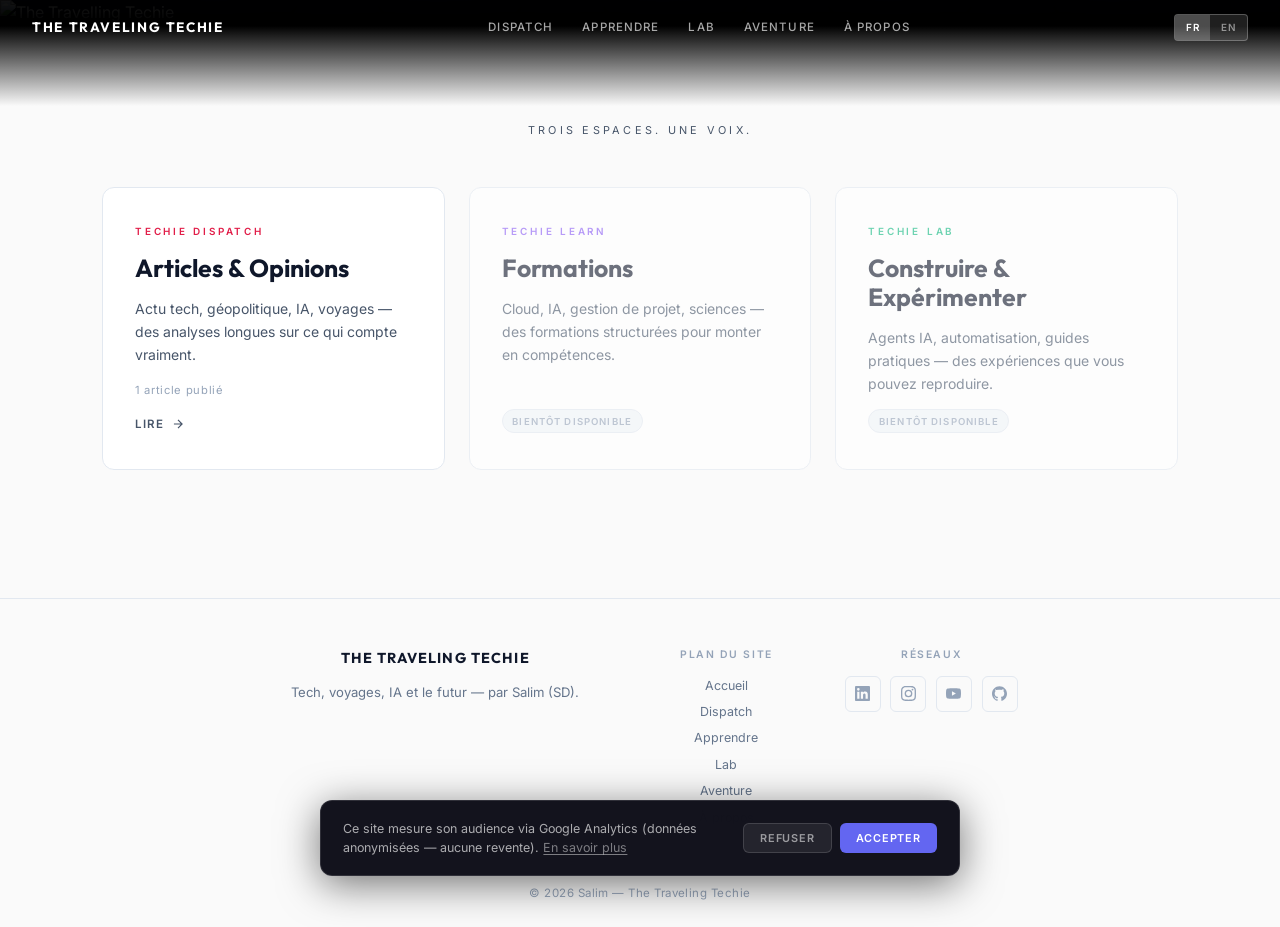
==== commit a6475544: "feat: unified shared nav + footer components across all pages Complete refactoring of navigation and" ====
--- a/index.html
+++ b/index.html
@@ -998,16 +998,11 @@
         .nav-lang button.active { color: var(--accent) !important; font-weight: 600 !important; }
         .nav-lang button:hover { color: var(--accent) !important; }
     </style>
+    <link rel="stylesheet" href="/shared/components.css">
 </head>
 
 <body>
-            <div class="nav-mobile-overlay" id="navMobileOverlay">
-        <a href="/dispatch/" data-fr="Dispatch" data-en="Dispatch">Dispatch</a>
-        <a href="/learn/"    data-fr="Apprendre" data-en="Learn">Apprendre</a>
-        <a href="/lab/"      data-fr="Lab" data-en="Lab">Lab</a>
-        <a href="/aventure/" data-fr="Aventure" data-en="Adventure">Aventure</a>
-        <a href="/about/"    data-fr="&Agrave; propos" data-en="About">About</a>
-    </div>
+    <div id="ttt-nav" data-section="home"></div>
     <!-- Cookie consent (RGPD / GDPR) -->
     <div id="cookieBanner" class="hidden" role="dialog" aria-live="polite" aria-label="Consentement cookies">
       <p>Ce site mesure son audience via Google Analytics (donn&#233;es anonymis&#233;es &mdash; aucune revente). <a href="/about/" target="_blank" rel="noopener">En savoir plus</a></p>
@@ -1016,26 +1011,6 @@
         <button class="cookie-btn cookie-btn-accept" id="cookieAccept">Accepter</button>
       </div>
     </div>
-    <nav id="navbar">
-        <a href="/" class="nav-logo">The Traveling Techie</a>
-        <div class="nav-center">
-            <a href="/dispatch/" data-fr="Dispatch" data-en="Dispatch">Dispatch</a>
-            <a href="/learn/" data-fr="Apprendre" data-en="Learn">Apprendre</a>
-            <a href="/lab/" data-fr="Lab" data-en="Lab">Lab</a>
-            <a href="/aventure/" data-fr="Aventure" data-en="Adventure">Aventure</a>
-            <a href="/about/" data-fr="À propos" data-en="About">À propos</a>
-        </div>
-        <div class="lang-toggle" id="langToggle" role="button" aria-label="Toggle language" tabindex="0">
-            <span id="langFR" class="active">FR</span>
-            <span id="langEN">EN</span>
-        </div>
-    
-                <button class="nav-hamburger" id="navHamburger" aria-label="Menu">
-            <span></span>
-            <span></span>
-            <span></span>
-        </button>
-    </nav>
 
     <section class="hero">
         <img src="images/photo-accueil.png" class="hero-bg-img" alt="The Travelling Techie" loading="eager">
@@ -1125,53 +1100,7 @@
         </section>
     </div>
 
-                    <footer class="footer-modern">
-        <div class="footer-content">
-            <div class="footer-col footer-brand-col">
-                <h3>The Traveling Techie</h3>
-                <p data-fr="Explorateur du Cloud, de l'IA et des nouvelles technologies. D&eacute;cryptages et tutoriels pour les professionnels tech." 
-                   data-en="Explorer of Cloud, AI and new technologies. Analysis and tutorials for tech professionals.">
-                    Explorateur du Cloud, de l'IA et des nouvelles technologies. D&eacute;cryptages et tutoriels pour les professionnels tech.
-                </p>
-            </div>
-            
-            <div class="footer-col footer-links-col">
-                <h4 data-fr="Plan du site" data-en="Sitemap">Plan du site</h4>
-                <div class="footer-sitemap">
-                    <a href="/"          data-fr="Accueil"   data-en="Home">Accueil</a>
-                    <a href="/dispatch/" data-fr="Dispatch"  data-en="Dispatch">Dispatch</a>
-                    <a href="/learn/"    data-fr="Apprendre" data-en="Learn">Apprendre</a>
-                    <a href="/lab/"      data-fr="Lab"       data-en="Lab">Lab</a>
-                    <a href="/aventure/" data-fr="Aventure" data-en="Adventure">Aventure</a>
-                    <a href="/about/"    data-fr="&Agrave; propos" data-en="About">&Agrave; propos</a>
-                </div>
-            </div>
-
-            <div class="footer-col footer-social-col">
-                <h4 data-fr="R&eacute;seaux" data-en="Socials">R&eacute;seaux</h4>
-                <div class="footer-icons">
-                    <a href="https://www.linkedin.com/in/salim-damien-le-bihan-cloud-enabler/" target="_blank" rel="noopener noreferrer" class="footer-icon" aria-label="LinkedIn">
-                        <svg viewBox="0 0 24 24"><path d="M20.447 20.452h-3.554v-5.569c0-1.328-.027-3.037-1.852-3.037-1.853 0-2.136 1.445-2.136 2.939v5.667H9.351V9h3.414v1.561h.046c.477-.9 1.637-1.85 3.37-1.85 3.601 0 4.267 2.37 4.267 5.455v6.286zM5.337 7.433a2.062 2.062 0 01-2.063-2.065 2.064 2.064 0 112.063 2.065zm1.782 13.019H3.555V9h3.564v11.452zM22.225 0H1.771C.792 0 0 .774 0 1.729v20.542C0 23.227.792 24 1.771 24h20.451C23.2 24 24 23.227 24 22.271V1.729C24 .774 23.2 0 22.222 0h.003z" /></svg>
-                    </a>
-                    <a href="https://www.instagram.com/sd_thetravellingtechie/" target="_blank" rel="noopener noreferrer" class="footer-icon" aria-label="Instagram">
-                        <svg viewBox="0 0 24 24"><path d="M12 2.163c3.204 0 3.584.012 4.85.07 3.252.148 4.771 1.691 4.919 4.919.058 1.265.069 1.645.069 4.849 0 3.205-.012 3.584-.069 4.849-.149 3.225-1.664 4.771-4.919 4.919-1.266.058-1.644.07-4.85.07-3.204 0-3.584-.012-4.849-.07-3.26-.149-4.771-1.699-4.919-4.92-.058-1.265-.07-1.644-.07-4.849 0-3.204.013-3.583.07-4.849.149-3.227 1.664-4.771 4.919-4.919 1.266-.057 1.645-.069 4.849-.069zM12 0C8.741 0 8.333.014 7.053.072 2.695.272.273 2.69.073 7.052.014 8.333 0 8.741 0 12c0 3.259.014 3.668.072 4.948.2 4.358 2.618 6.78 6.98 6.98C8.333 23.986 8.741 24 12 24c3.259 0 3.668-.014 4.948-.072 4.354-.2 6.782-2.618 6.979-6.98.059-1.28.073-1.689.073-4.948 0-3.259-.014-3.667-.072-4.947-.196-4.354-2.617-6.78-6.979-6.98C15.668.014 15.259 0 12 0zm0 5.838a6.162 6.162 0 100 12.324 6.162 6.162 0 000-12.324zM12 16a4 4 0 110-8 4 4 0 010 8zm6.406-11.845a1.44 1.44 0 100 2.881 1.44 1.44 0 000-2.881z" /></svg>
-                    </a>
-                    <a href="https://www.youtube.com/@lvlupwithsd" target="_blank" rel="noopener noreferrer" class="footer-icon" aria-label="YouTube">
-                        <svg viewBox="0 0 24 24"><path d="M23.498 6.186a3.016 3.016 0 00-2.122-2.136C19.505 3.545 12 3.545 12 3.545s-7.505 0-9.377.505A3.017 3.017 0 00.502 6.186C0 8.07 0 12 0 12s0 3.93.502 5.814a3.016 3.016 0 002.122 2.136c1.871.505 9.376.505 9.376.505s7.505 0 9.377-.505a3.015 3.015 0 002.122-2.136C24 15.93 24 12 24 12s0-3.93-.502-5.814zM9.545 15.568V8.432L15.818 12l-6.273 3.568z" /></svg>
-                    </a>
-                    <a href="https://github.com/thetravellingtechie" target="_blank" rel="noopener noreferrer" class="footer-icon" aria-label="GitHub">
-                        <svg viewBox="0 0 24 24"><path d="M12 .297c-6.63 0-12 5.373-12 12 0 5.303 3.438 9.8 8.205 11.385.6.113.82-.258.82-.577 0-.285-.01-1.04-.015-2.04-3.338.724-4.042-1.61-4.042-1.61C4.422 18.07 3.633 17.7 3.633 17.7c-1.087-.744.084-.729.084-.729 1.205.084 1.838 1.236 1.838 1.236 1.07 1.835 2.809 1.305 3.495.998.108-.776.417-1.305.76-1.605-2.665-.3-5.466-1.332-5.466-5.93 0-1.31.465-2.38 1.235-3.22-.135-.303-.54-1.523.105-3.176 0 0 1.005-.322 3.3 1.23.96-.267 1.98-.399 3-.405 1.02.006 2.04.138 3 .405 2.28-1.552 3.285-1.23 3.285-1.23.645 1.653.24 2.873.12 3.176.765.84 1.23 1.91 1.23 3.22 0 4.61-2.805 5.625-5.475 5.92.42.36.81 1.096.81 2.22 0 1.606-.015 2.896-.015 3.286 0 .315.21.69.825.57C20.565 22.092 24 17.592 24 12.297c0-6.627-5.373-12-12-12" /></svg>
-                    </a>
-                </div>
-            </div>
-        </div>
-        <div class="footer-bottom">
-            <p>&copy; 2026 Salim &mdash; The Traveling Techie</p>
-            <div class="footer-bottom-links">
-                <!-- Links here -->
-            </div>
-        </div>
-    </footer>
+    <div id="ttt-footer"></div>
 
     <script>
         // ── Dragon Scale Canvas ──
@@ -1378,55 +1307,7 @@
             if (lbl) labelObs.observe(lbl);
         })();
 
-        // ── Nav scroll behaviour ──
-        const nav = document.getElementById('navbar');
-        window.addEventListener('scroll', () => {
-            nav.classList.toggle('scrolled', window.scrollY > 60);
-        });
-
-        // ── Language toggle ──
-        const LANG_KEY = 'ttt-lang';
-        let currentLang = localStorage.getItem(LANG_KEY) || 'fr';
-
-        const langFR = document.getElementById('langFR');
-        const langEN = document.getElementById('langEN');
-        const toggle = document.getElementById('langToggle');
-
-        function applyLang(lang) {
-            currentLang = lang;
-            localStorage.setItem(LANG_KEY, lang);
-
-            // Toggle active pill
-            langFR.classList.toggle('active', lang === 'fr');
-            langEN.classList.toggle('active', lang === 'en');
-
-            // Swap all translatable elements
-            document.querySelectorAll('[data-fr][data-en]').forEach(el => {
-                const val = lang === 'fr' ? el.dataset.fr : el.dataset.en;
-                if (el.tagName === 'INPUT' || el.tagName === 'TEXTAREA') {
-                    el.placeholder = val;
-                } else {
-                    el.innerHTML = val;
-                }
-            });
-
-            // Update html lang attribute
-            document.documentElement.lang = lang;
-        }
-
-        toggle.addEventListener('click', () => {
-            applyLang(currentLang === 'fr' ? 'en' : 'fr');
-        });
-
-        toggle.addEventListener('keydown', (e) => {
-            if (e.key === 'Enter' || e.key === ' ') {
-                e.preventDefault();
-                applyLang(currentLang === 'fr' ? 'en' : 'fr');
-            }
-        });
-
-        // Apply saved language on load
-        applyLang(currentLang);
+        // Nav scroll + lang toggle now handled by /shared/nav.js
     </script>
 
     <!-- Analytics consent manager (Approach A / RGPD) -->
@@ -1476,31 +1357,8 @@
         });
       })();
     </script>
-    <!-- Mobile menu toggle logic -->
-    <script id="hamburger-js">
-        (function() {
-            const hamburger = document.getElementById('navHamburger');
-            const overlay = document.getElementById('navMobileOverlay');
-            const body = document.body;
-
-            if (hamburger && overlay) {
-                hamburger.addEventListener('click', function() {
-                    hamburger.classList.toggle('active');
-                    overlay.classList.toggle('active');
-                    body.style.overflow = overlay.classList.contains('active') ? 'hidden' : '';
-                });
-
-                // Close menu when a link is clicked
-                overlay.querySelectorAll('a').forEach(function(link) {
-                    link.addEventListener('click', function() {
-                        hamburger.classList.remove('active');
-                        overlay.classList.remove('active');
-                        body.style.overflow = '';
-                    });
-                });
-            }
-        })();
-    </script>
+    <script src="/shared/nav.js"></script>
+    <script src="/shared/footer.js"></script>
     </body>
 
 </html>
--- a/shared/components.css
+++ b/shared/components.css
@@ -0,0 +1,406 @@
+/* ══════════════════════════════════════════════════
+   TTT — Shared Components: Nav + Subnav + Footer
+   Consistent across all pages, bilingual, accent-aware
+   ══════════════════════════════════════════════════ */
+
+/* ── GLOBAL NAV ── */
+.ttt-navbar {
+    position: fixed;
+    top: 0;
+    left: 0;
+    right: 0;
+    height: 56px;
+    z-index: 200;
+    display: flex;
+    align-items: center;
+    justify-content: space-between;
+    padding: 0 2rem;
+    transition: background 0.3s ease, border-color 0.3s ease, backdrop-filter 0.3s ease;
+    border-bottom: 1px solid transparent;
+}
+
+.ttt-navbar.scrolled {
+    background: rgba(250, 250, 250, 0.92);
+    border-bottom-color: #e2e8f0;
+    backdrop-filter: blur(16px);
+    -webkit-backdrop-filter: blur(16px);
+}
+
+/* Logo */
+.ttt-logo {
+    font-family: 'Outfit', sans-serif;
+    font-size: 0.85rem;
+    font-weight: 700;
+    letter-spacing: 0.12em;
+    text-transform: uppercase;
+    color: #ffffff;
+    text-decoration: none;
+    transition: color 0.3s;
+    flex-shrink: 0;
+}
+
+.ttt-navbar.scrolled .ttt-logo {
+    color: #0f172a;
+}
+
+/* Center links */
+.ttt-nav-center {
+    display: flex;
+    gap: 1.8rem;
+    align-items: center;
+}
+
+.ttt-nav-link {
+    font-family: 'Inter', sans-serif;
+    font-size: 0.72rem;
+    font-weight: 500;
+    letter-spacing: 0.1em;
+    text-transform: uppercase;
+    color: rgba(255, 255, 255, 0.65);
+    text-decoration: none;
+    transition: color 0.2s;
+    position: relative;
+}
+
+.ttt-navbar.scrolled .ttt-nav-link {
+    color: #94a3b8;
+}
+
+.ttt-nav-link:hover {
+    color: #ffffff;
+}
+
+.ttt-navbar.scrolled .ttt-nav-link:hover {
+    color: #0f172a;
+}
+
+/* Active link — uses section accent color */
+.ttt-nav-link.active {
+    color: rgba(255, 255, 255, 0.95);
+    font-weight: 600;
+}
+
+.ttt-navbar.scrolled .ttt-nav-link.active {
+    color: var(--section-accent, #6366f1);
+}
+
+/* Underline on active */
+.ttt-nav-link.active::after {
+    content: '';
+    position: absolute;
+    bottom: -4px;
+    left: 0;
+    width: 100%;
+    height: 2px;
+    background: var(--section-accent, #6366f1);
+    border-radius: 1px;
+}
+
+/* ── LANGUAGE TOGGLE ── */
+.ttt-lang {
+    display: flex;
+    align-items: center;
+    gap: 0;
+    background: rgba(255, 255, 255, 0.12);
+    border: 1px solid rgba(255, 255, 255, 0.25);
+    border-radius: 4px;
+    overflow: hidden;
+    cursor: pointer;
+    transition: all 0.2s;
+    flex-shrink: 0;
+}
+
+.ttt-navbar.scrolled .ttt-lang {
+    background: #ffffff;
+    border-color: #e2e8f0;
+}
+
+.ttt-lang span {
+    padding: 0.3rem 0.65rem;
+    font-size: 0.62rem;
+    font-weight: 600;
+    letter-spacing: 0.1em;
+    text-transform: uppercase;
+    color: rgba(255, 255, 255, 0.5);
+    transition: all 0.2s;
+    font-family: 'Inter', sans-serif;
+    user-select: none;
+}
+
+.ttt-navbar.scrolled .ttt-lang span {
+    color: #94a3b8;
+}
+
+.ttt-lang span.active {
+    background: rgba(255, 255, 255, 0.2);
+    color: #ffffff;
+}
+
+.ttt-navbar.scrolled .ttt-lang span.active {
+    background: var(--section-accent, #6366f1);
+    color: #ffffff;
+}
+
+/* ── HAMBURGER ── */
+.ttt-hamburger {
+    display: none;
+    flex-direction: column;
+    justify-content: center;
+    gap: 5px;
+    width: 44px;
+    height: 44px;
+    background: none;
+    border: none;
+    cursor: pointer;
+    padding: 10px;
+}
+
+.ttt-hamburger span {
+    display: block;
+    width: 22px;
+    height: 2px;
+    background: #ffffff;
+    border-radius: 2px;
+    transition: transform 0.3s ease, opacity 0.3s ease, background 0.3s ease;
+}
+
+.ttt-navbar.scrolled .ttt-hamburger span {
+    background: #0f172a;
+}
+
+.ttt-hamburger.open span:nth-child(1) {
+    transform: translateY(7px) rotate(45deg);
+}
+
+.ttt-hamburger.open span:nth-child(2) {
+    opacity: 0;
+}
+
+.ttt-hamburger.open span:nth-child(3) {
+    transform: translateY(-7px) rotate(-45deg);
+}
+
+/* ── MOBILE OVERLAY ── */
+.ttt-mobile-overlay {
+    position: fixed;
+    inset: 0;
+    background: #fafafa;
+    z-index: 199;
+    display: flex;
+    flex-direction: column;
+    align-items: center;
+    justify-content: center;
+    gap: 0;
+    opacity: 0;
+    pointer-events: none;
+    transition: opacity 0.3s ease;
+}
+
+.ttt-mobile-overlay.open {
+    opacity: 1;
+    pointer-events: auto;
+}
+
+.ttt-mobile-link {
+    font-family: 'Inter', sans-serif;
+    font-size: 1.1rem;
+    font-weight: 500;
+    letter-spacing: 0.06em;
+    text-transform: uppercase;
+    color: #475569;
+    text-decoration: none;
+    padding: 0.9rem 2rem;
+    transition: color 0.2s;
+}
+
+.ttt-mobile-link:hover {
+    color: #0f172a;
+}
+
+.ttt-mobile-link.active {
+    color: var(--section-accent, #6366f1);
+    font-weight: 700;
+}
+
+.ttt-mobile-divider {
+    width: 40px;
+    height: 1px;
+    background: #e2e8f0;
+    margin: 0.75rem 0;
+}
+
+.ttt-mobile-sub {
+    font-family: 'Inter', sans-serif;
+    font-size: 0.85rem;
+    font-weight: 400;
+    color: #94a3b8;
+    text-decoration: none;
+    padding: 0.5rem 2rem;
+    transition: color 0.2s;
+}
+
+.ttt-mobile-sub:hover {
+    color: var(--section-accent, #6366f1);
+}
+
+/* ── SUBNAV ── */
+.ttt-subnav {
+    position: fixed;
+    top: 56px;
+    left: 0;
+    right: 0;
+    z-index: 198;
+    background: rgba(250, 250, 250, 0.88);
+    backdrop-filter: blur(12px);
+    -webkit-backdrop-filter: blur(12px);
+    border-bottom: 1px solid #e2e8f0;
+    opacity: 0;
+    transform: translateY(-4px);
+    pointer-events: none;
+    transition: opacity 0.3s ease, transform 0.3s ease;
+}
+
+.ttt-navbar.scrolled ~ .ttt-subnav {
+    opacity: 1;
+    transform: translateY(0);
+    pointer-events: auto;
+}
+
+.ttt-subnav-inner {
+    max-width: 1140px;
+    margin: 0 auto;
+    padding: 0.45rem 2rem;
+    display: flex;
+    gap: 1.5rem;
+    align-items: center;
+}
+
+.ttt-subnav a {
+    font-family: 'Inter', sans-serif;
+    font-size: 0.68rem;
+    font-weight: 500;
+    letter-spacing: 0.08em;
+    text-transform: uppercase;
+    color: #94a3b8;
+    text-decoration: none;
+    transition: color 0.2s;
+    white-space: nowrap;
+    padding: 0.25rem 0;
+}
+
+.ttt-subnav a:hover {
+    color: var(--section-accent, #6366f1);
+}
+
+/* ── FOOTER ── */
+.ttt-footer {
+    border-top: 1px solid #e2e8f0;
+    padding: 3rem 2rem 1.5rem;
+    font-family: 'Inter', sans-serif;
+}
+
+.ttt-footer-content {
+    max-width: 1140px;
+    margin: 0 auto;
+    display: grid;
+    grid-template-columns: 2fr 1fr 1fr;
+    gap: 2rem;
+}
+
+.ttt-footer h3 {
+    font-family: 'Outfit', sans-serif;
+    font-size: 0.9rem;
+    font-weight: 700;
+    letter-spacing: 0.08em;
+    text-transform: uppercase;
+    color: #0f172a;
+    margin-bottom: 0.75rem;
+}
+
+.ttt-footer h4 {
+    font-size: 0.65rem;
+    font-weight: 600;
+    letter-spacing: 0.15em;
+    text-transform: uppercase;
+    color: #94a3b8;
+    margin-bottom: 0.75rem;
+}
+
+.ttt-footer p {
+    font-size: 0.82rem;
+    color: #64748b;
+    line-height: 1.6;
+}
+
+.ttt-footer-sitemap {
+    display: flex;
+    flex-direction: column;
+    gap: 0.4rem;
+}
+
+.ttt-footer-sitemap a {
+    font-size: 0.78rem;
+    color: #64748b;
+    text-decoration: none;
+    transition: color 0.2s;
+}
+
+.ttt-footer-sitemap a:hover {
+    color: #0f172a;
+}
+
+.ttt-footer-icons {
+    display: flex;
+    gap: 0.6rem;
+}
+
+.ttt-footer-icons a {
+    display: flex;
+    align-items: center;
+    justify-content: center;
+    width: 36px;
+    height: 36px;
+    border: 1px solid #e2e8f0;
+    border-radius: 6px;
+    color: #94a3b8;
+    text-decoration: none;
+    transition: all 0.2s;
+}
+
+.ttt-footer-icons a:hover {
+    border-color: var(--section-accent, #6366f1);
+    color: var(--section-accent, #6366f1);
+    transform: translateY(-2px);
+}
+
+.ttt-footer-icons svg {
+    width: 15px;
+    height: 15px;
+}
+
+.ttt-footer-bottom {
+    max-width: 1140px;
+    margin: 1.5rem auto 0;
+    padding-top: 1rem;
+    border-top: 1px solid #f1f5f9;
+    text-align: center;
+}
+
+.ttt-footer-bottom p {
+    font-size: 0.72rem;
+    color: #94a3b8;
+    letter-spacing: 0.04em;
+}
+
+/* ── RESPONSIVE ── */
+@media (max-width: 768px) {
+    .ttt-nav-center { display: none; }
+    .ttt-lang { display: none; }
+    .ttt-hamburger { display: flex; }
+    .ttt-subnav { display: none; }
+
+    .ttt-footer-content {
+        grid-template-columns: 1fr;
+        gap: 1.5rem;
+    }
+}
